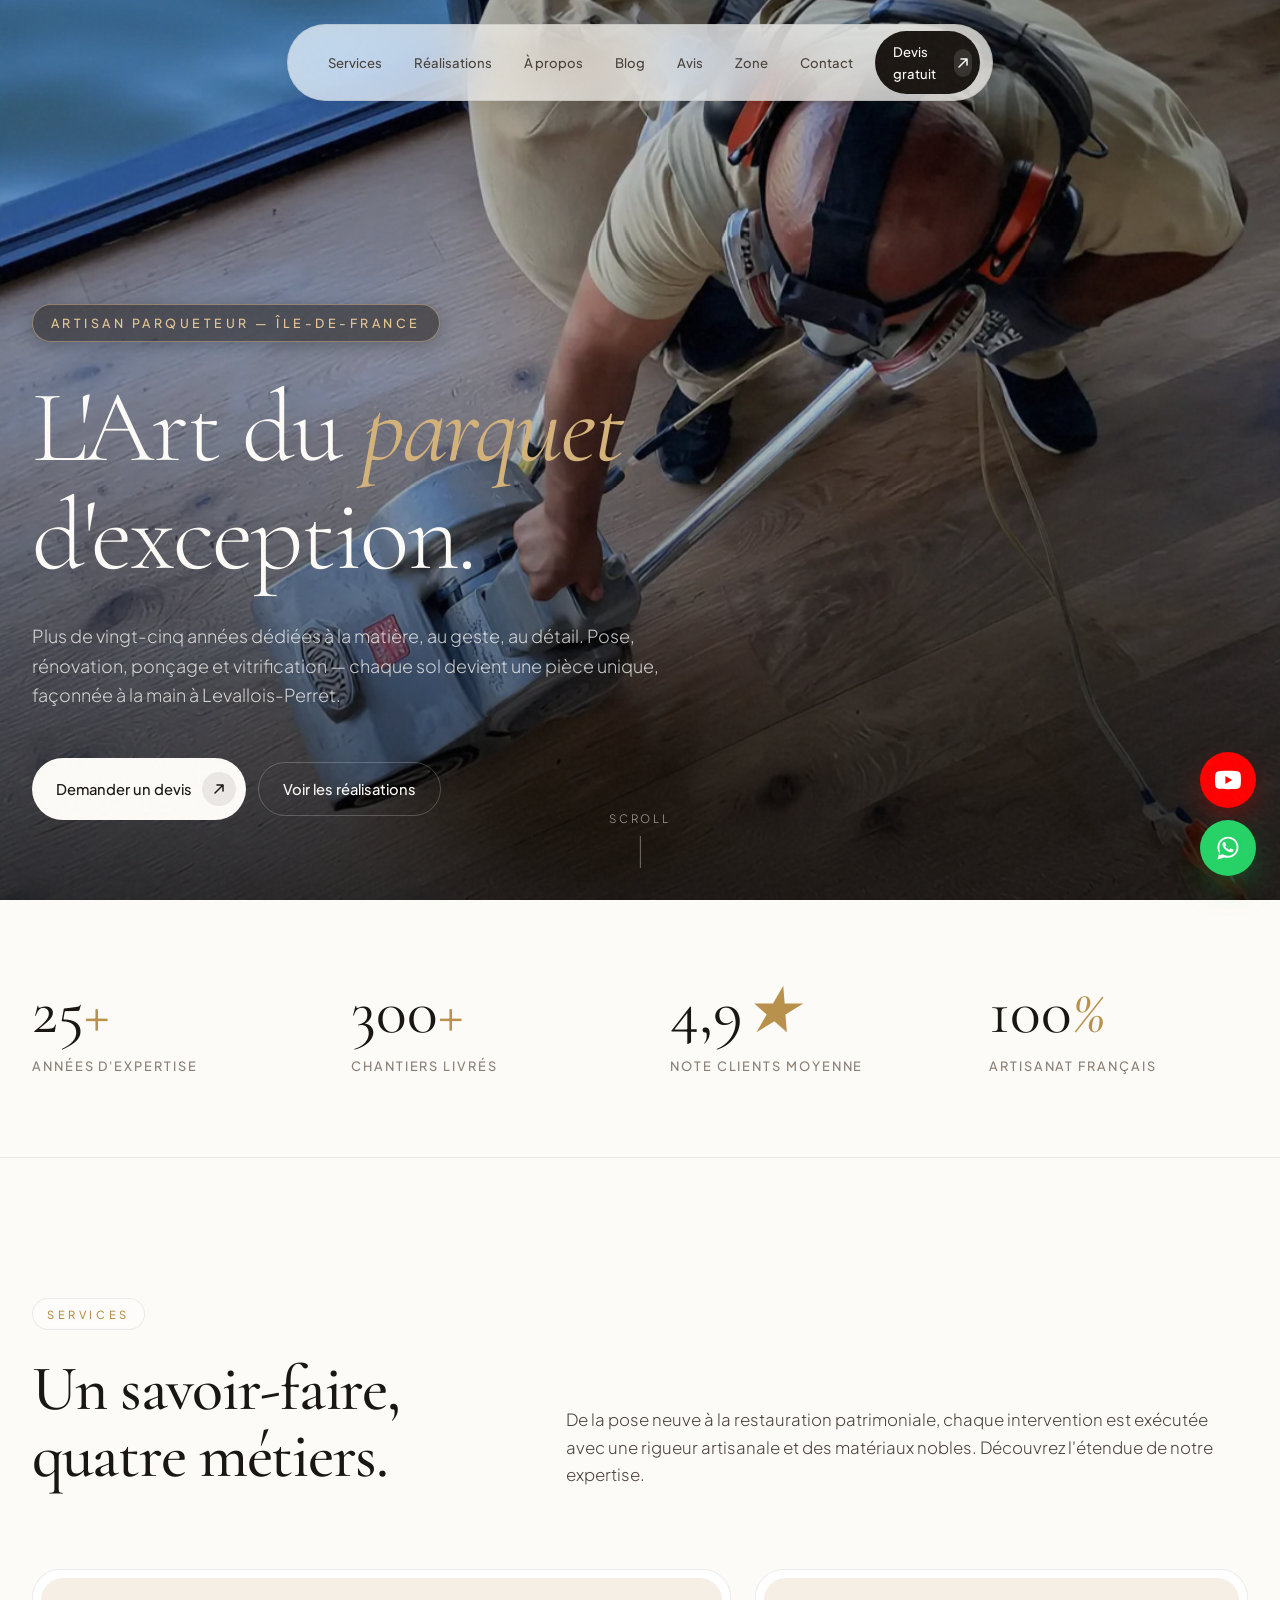
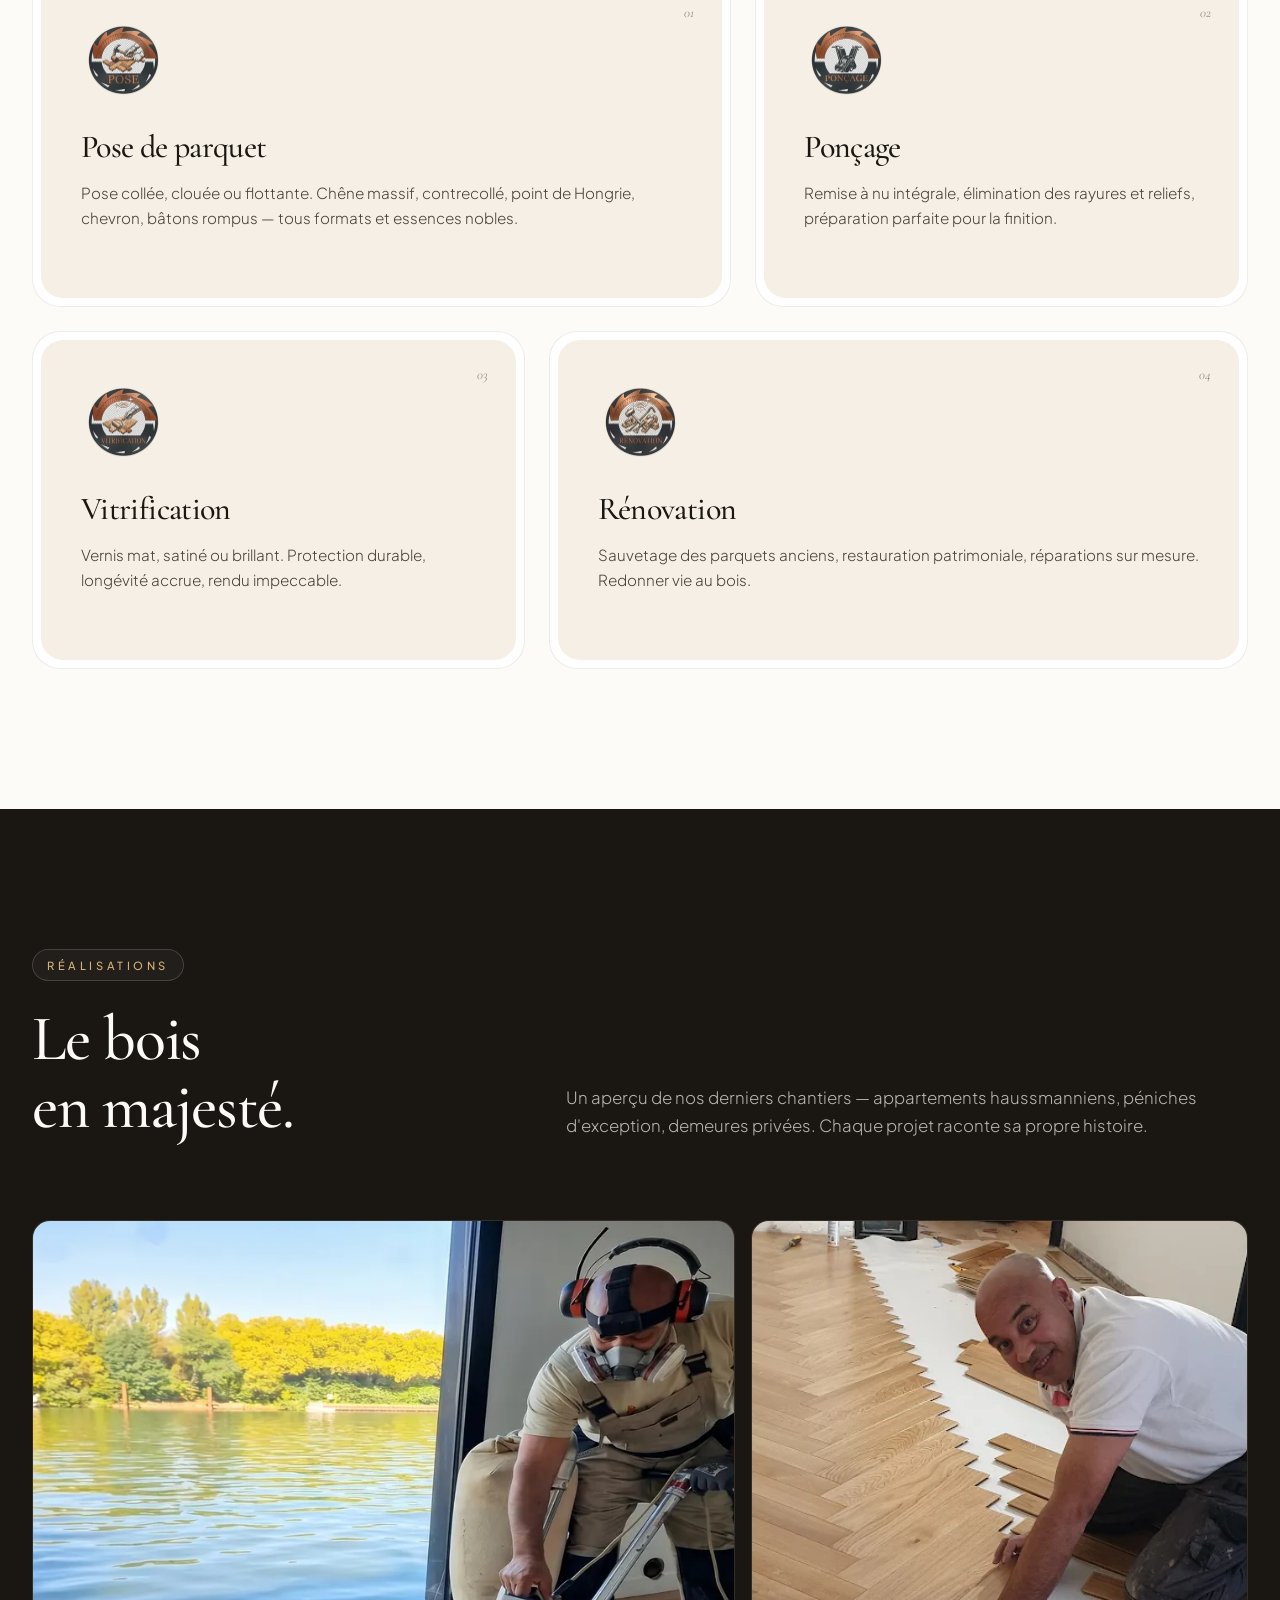
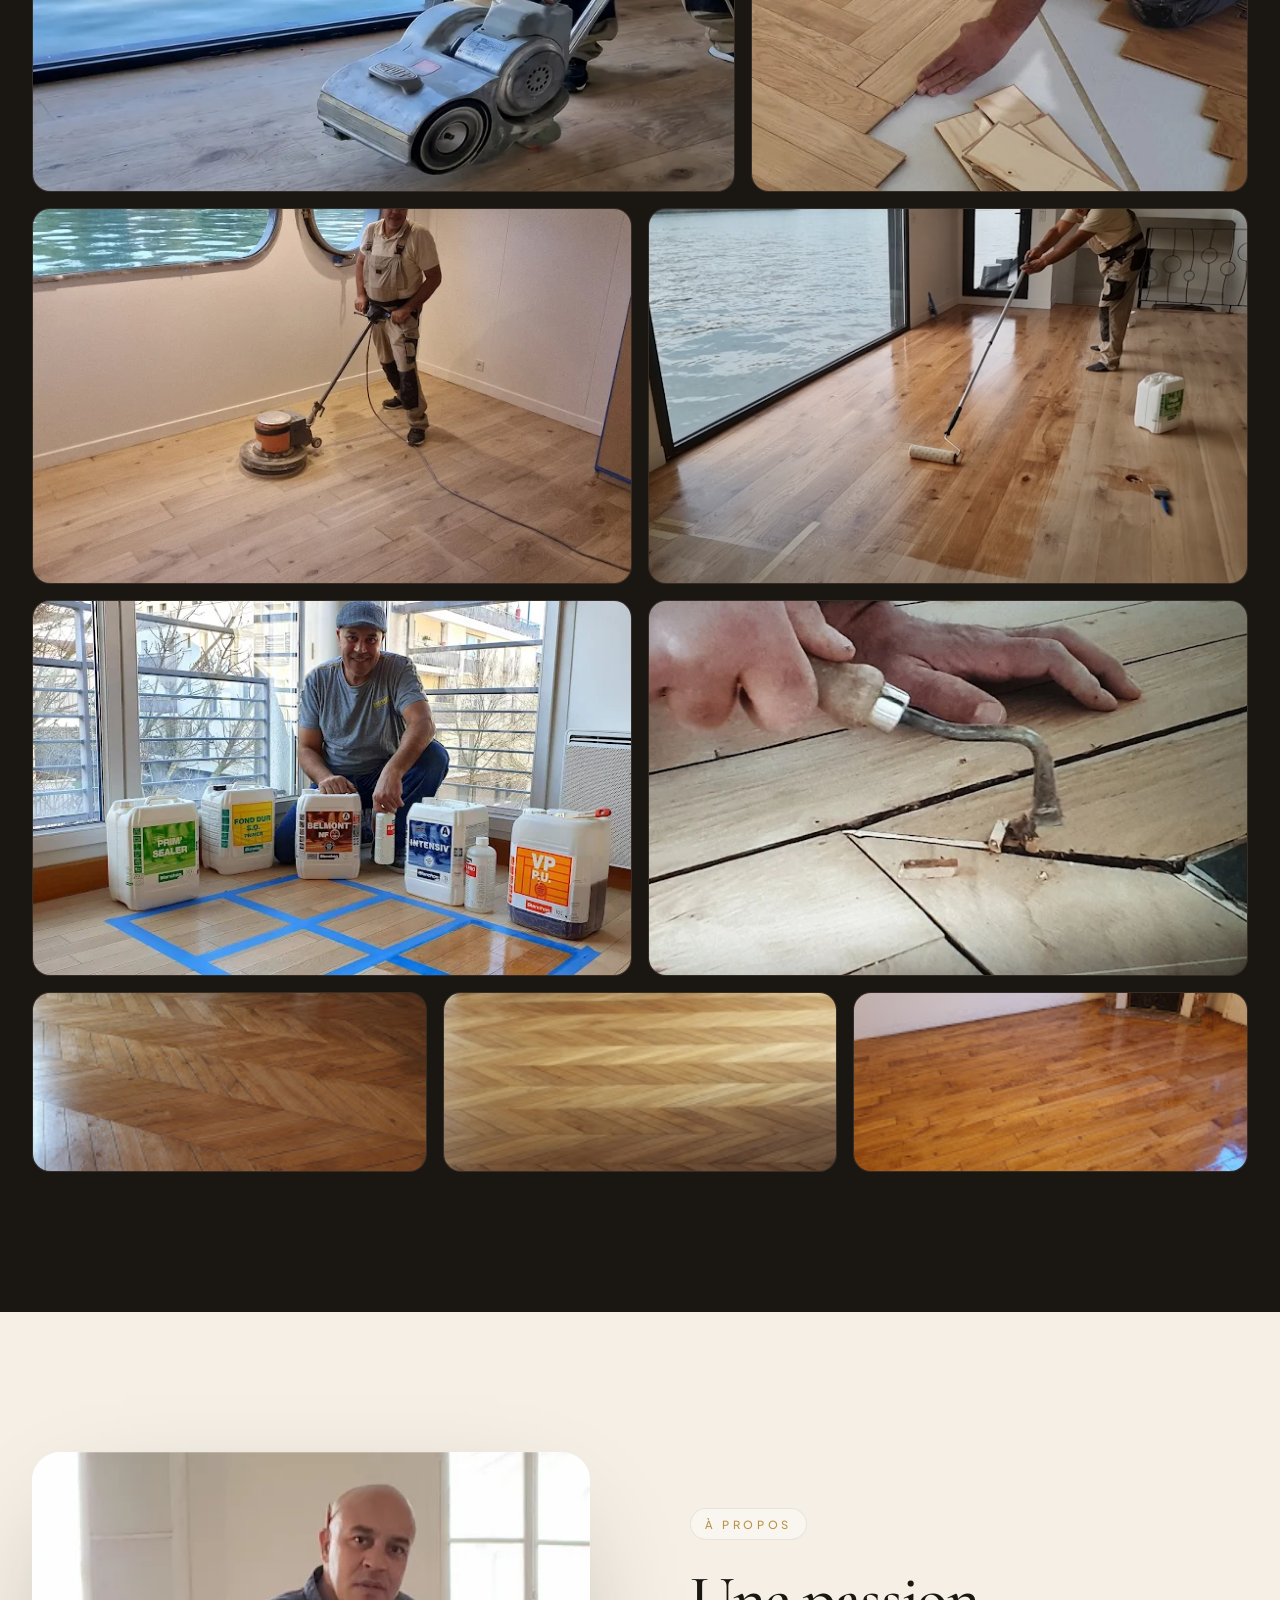
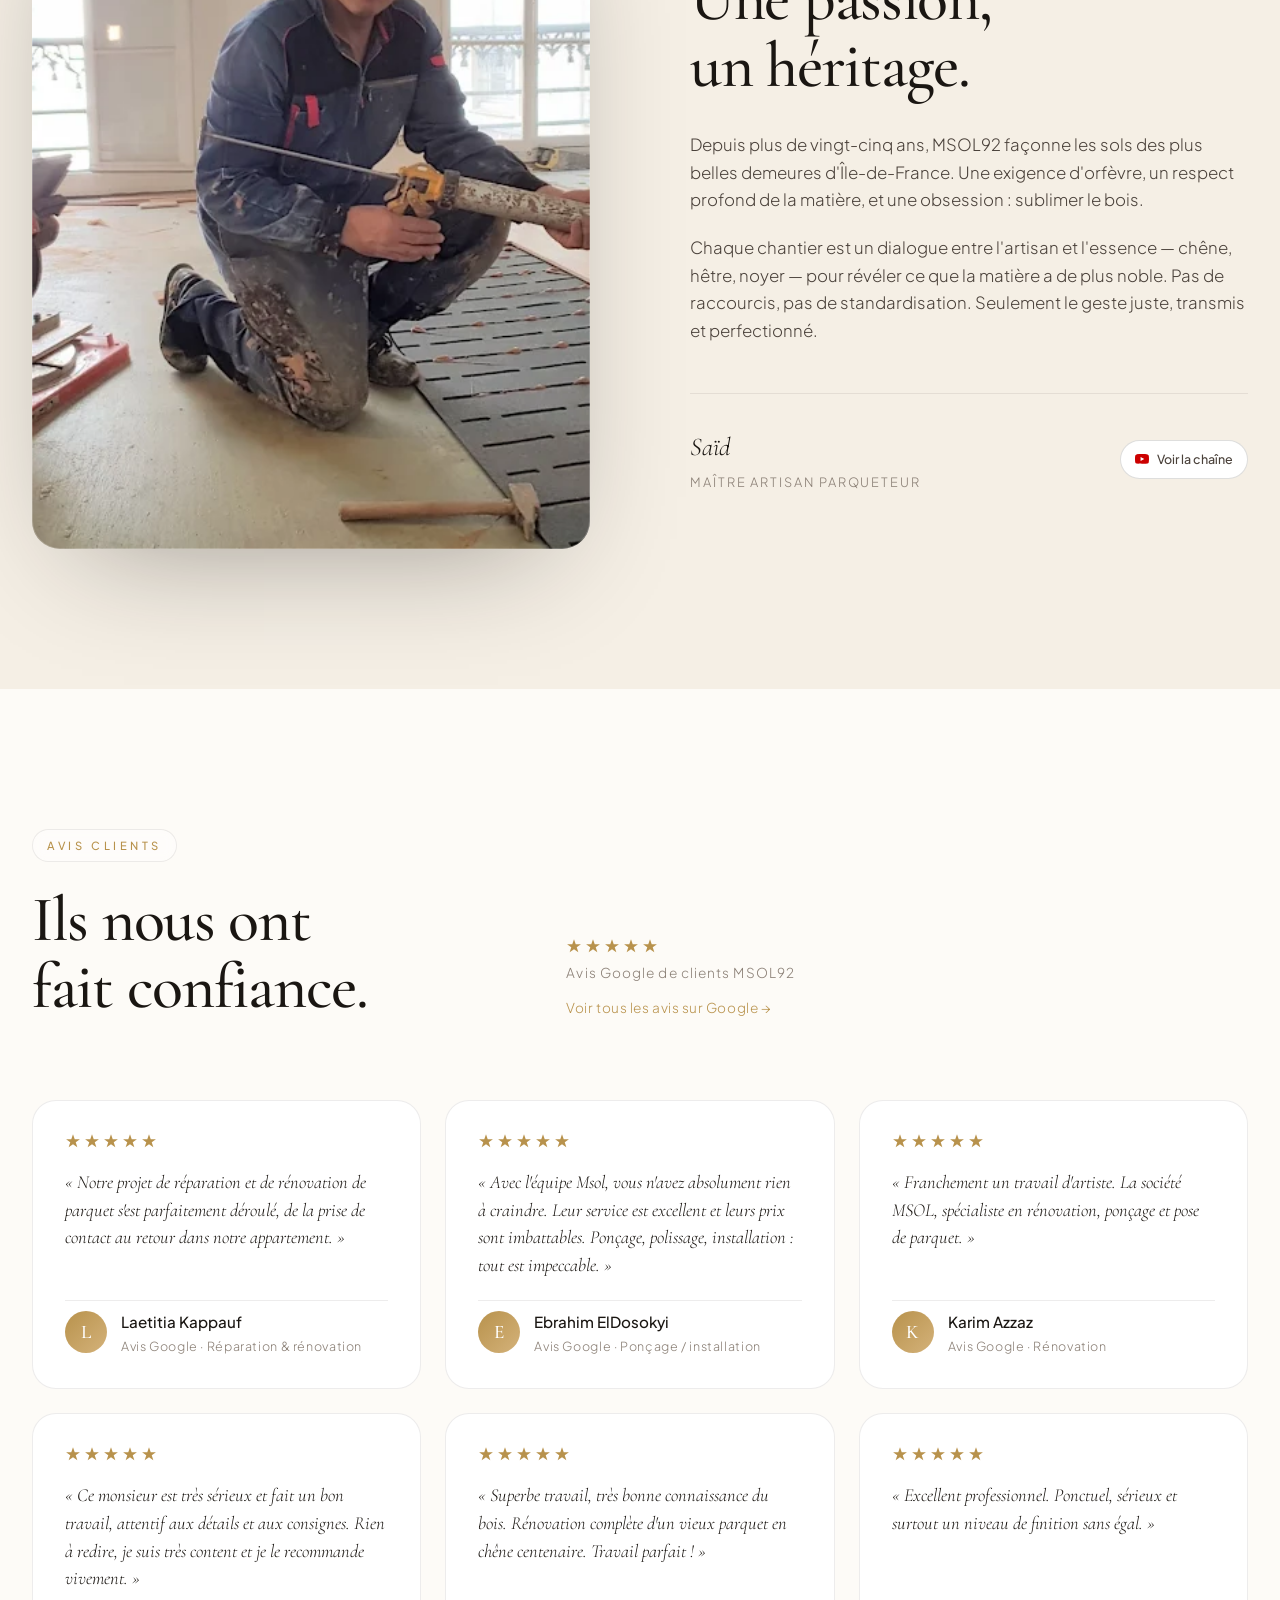
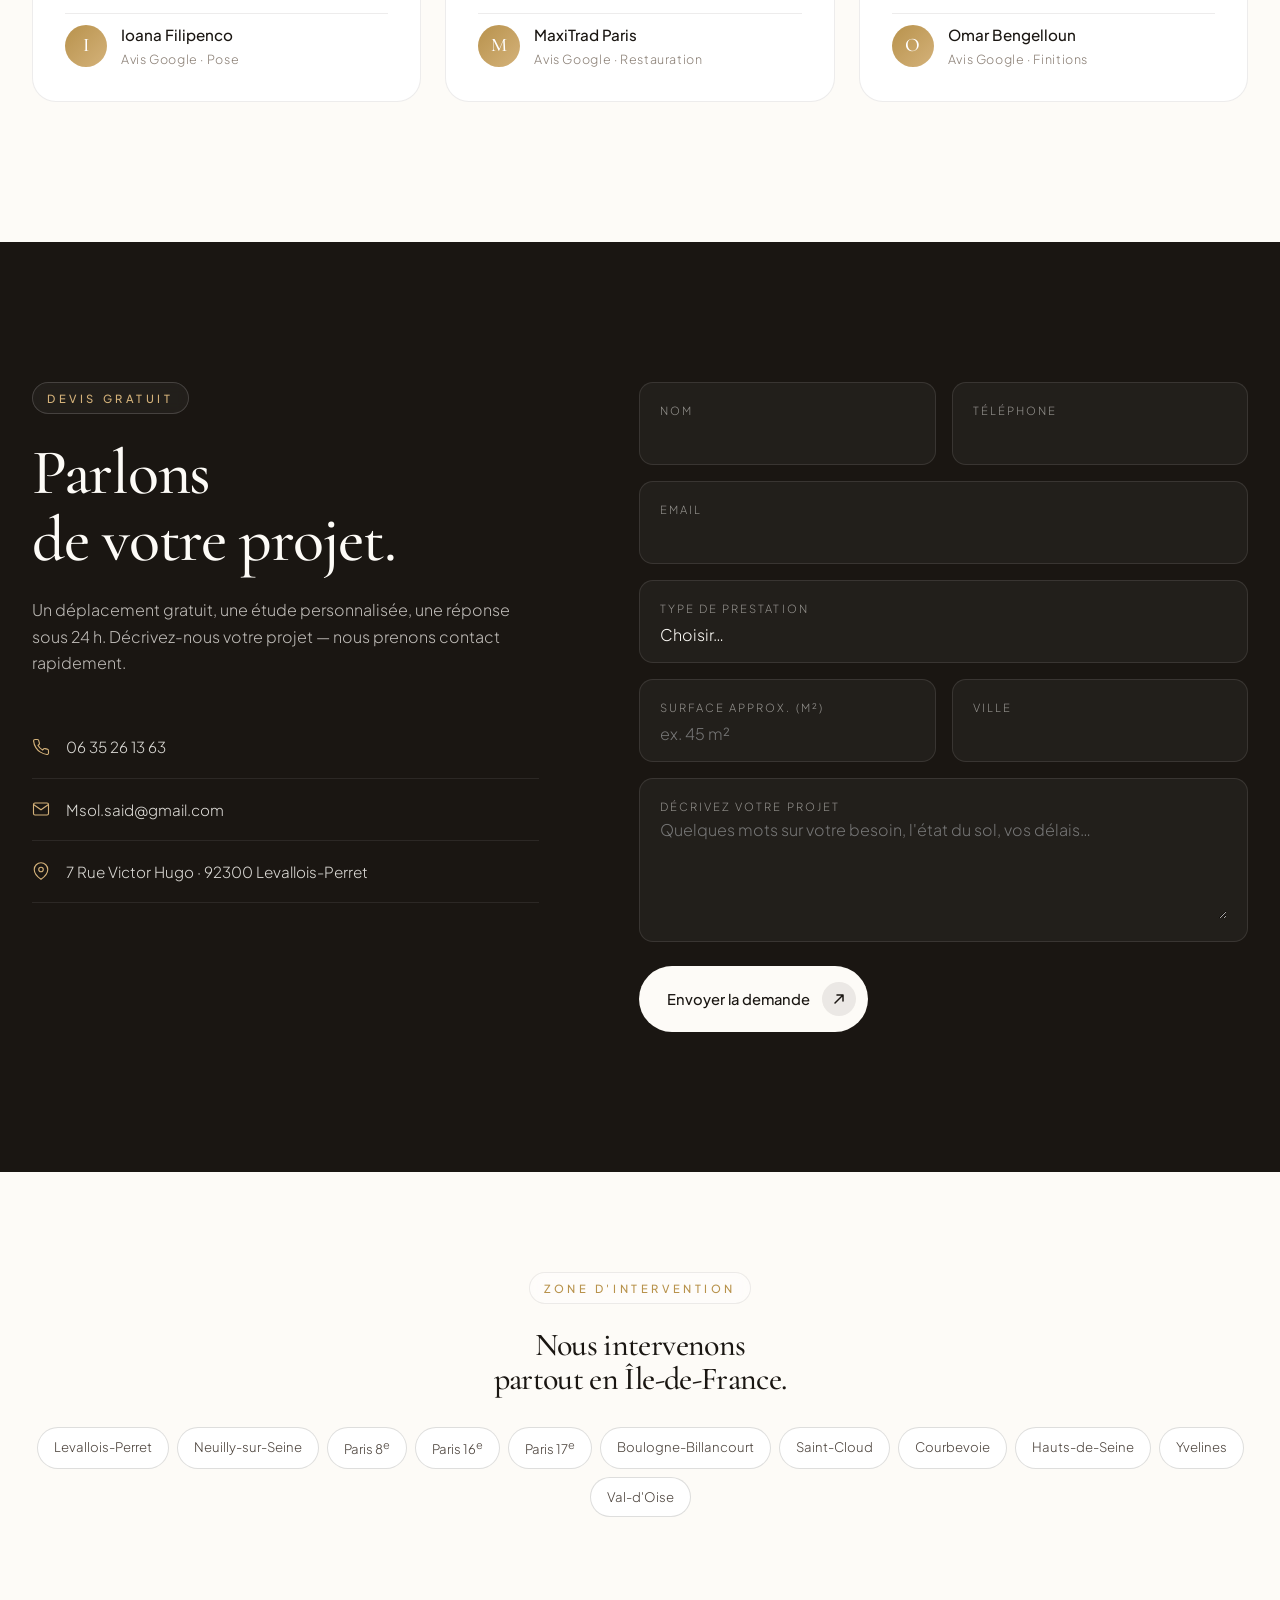
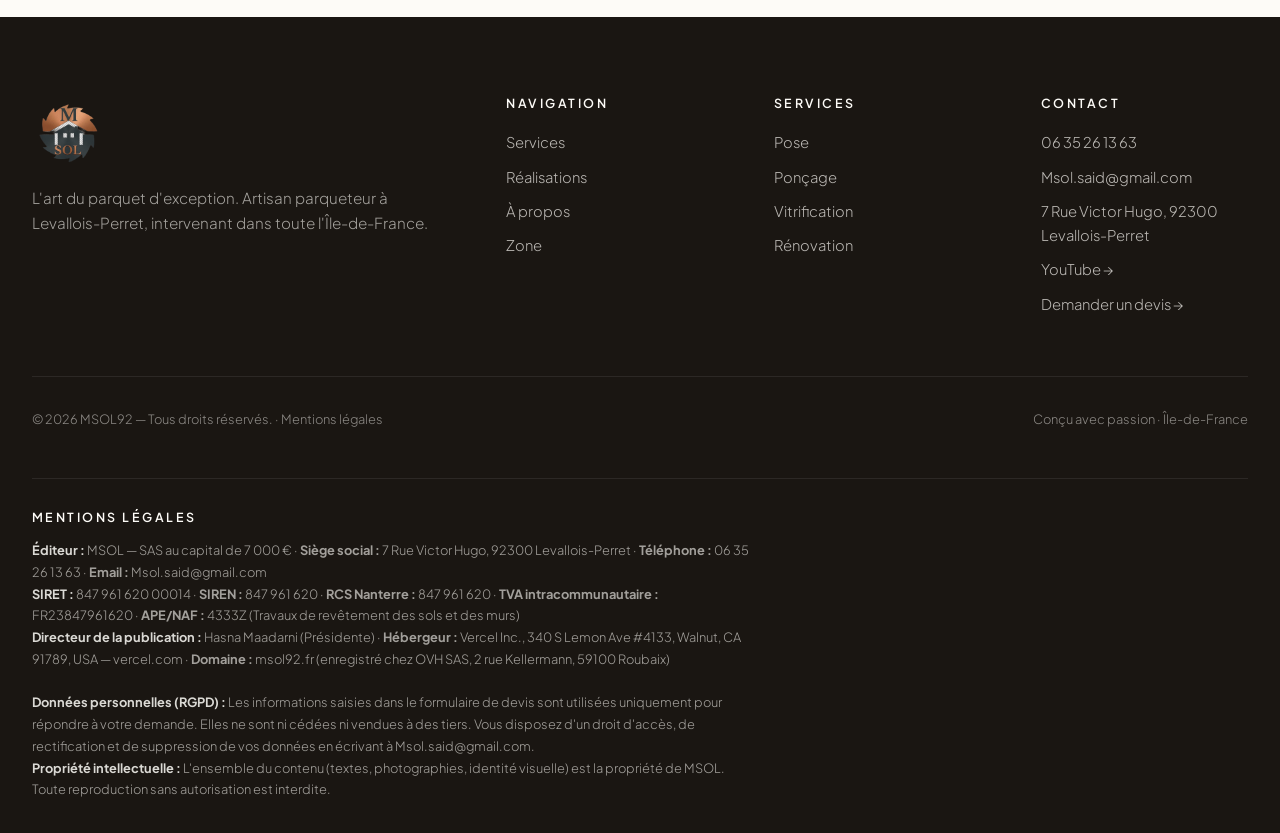
==== index.html @ 0ffa12db "Mentions légales réelles, vrais avis Google, JSON-LD, config Apache Legal notice now carries the rea" ====
<!DOCTYPE html>
<html lang="fr">
<head>
<meta charset="UTF-8" />
<meta name="viewport" content="width=device-width, initial-scale=1.0, viewport-fit=cover" />
<title>MSOL92 — L'Art du Parquet d'Exception | Levallois-Perret</title>
<meta name="description" content="MSOL92 — Artisan parqueteur d'exception à Levallois-Perret. Pose, rénovation, ponçage et vitrification de parquet en Île-de-France. Devis gratuit." />
<meta name="theme-color" content="#0E0B08" />
<link rel="icon" type="image/png" href="images/logo-msol-sm.png" />
<link rel="apple-touch-icon" href="images/logo-msol-sm.png" />
<meta property="og:title" content="MSOL92 — L'Art du Parquet d'Exception" />
<meta property="og:description" content="Artisan parqueteur à Levallois-Perret. Pose, ponçage, vitrification, rénovation. Île-de-France." />
<meta property="og:type" content="website" />
<meta property="og:url" content="https://msol92.fr/" />
<meta property="og:image" content="https://msol92.fr/images/hero-bg-1920.webp" />
<meta property="og:locale" content="fr_FR" />
<link rel="canonical" href="https://msol92.fr/" />
<link rel="preload" as="image" href="images/hero-bg-1920.webp" media="(min-width: 900px)" />
<link rel="preload" as="image" href="images/hero-bg-900.webp" media="(max-width: 899px)" />
<script type="application/ld+json">
{
  "@context": "https://schema.org",
  "@type": "HomeAndConstructionBusiness",
  "name": "MSOL92",
  "legalName": "MSOL",
  "url": "https://msol92.fr/",
  "description": "Artisan parqueteur à Levallois-Perret : pose, rénovation, ponçage et vitrification de parquet en Île-de-France.",
  "image": "https://msol92.fr/images/hero-bg-1920.webp",
  "logo": "https://msol92.fr/images/logo-msol-sm.png",
  "telephone": "+33635261363",
  "email": "Msol.said@gmail.com",
  "address": {
    "@type": "PostalAddress",
    "streetAddress": "7 Rue Victor Hugo",
    "addressLocality": "Levallois-Perret",
    "postalCode": "92300",
    "addressRegion": "Île-de-France",
    "addressCountry": "FR"
  },
  "areaServed": [
    "Levallois-Perret", "Neuilly-sur-Seine", "Paris 8e", "Paris 16e", "Paris 17e",
    "Boulogne-Billancourt", "Saint-Cloud", "Courbevoie",
    "Hauts-de-Seine", "Yvelines", "Val-d'Oise"
  ],
  "priceRange": "€€",
  "sameAs": ["https://www.youtube.com/@parqueteurmsol7296"]
}
</script>
<link rel="preconnect" href="https://fonts.googleapis.com" />
<link rel="preconnect" href="https://fonts.gstatic.com" crossorigin />
<link href="https://fonts.googleapis.com/css2?family=Cormorant+Garamond:ital,wght@0,300;0,400;0,500;0,600;0,700;1,400&family=Plus+Jakarta+Sans:wght@200;300;400;500;600;700&display=swap" rel="stylesheet" />
<style>
  /* ===== RESET ===== */
  *, *::before, *::after { box-sizing: border-box; margin: 0; padding: 0; }
  html { scroll-behavior: smooth; scroll-padding-top: 96px; -webkit-font-smoothing: antialiased; -moz-osx-font-smoothing: grayscale; }
  @media (prefers-reduced-motion: reduce) { html { scroll-behavior: auto; } }
  body {
    font-family: 'Plus Jakarta Sans', sans-serif;
    font-weight: 300;
    background: #FDFBF7;
    color: #1A1612;
    overflow-x: hidden;
    line-height: 1.65;
  }
  img { display: block; max-width: 100%; height: auto; }
  a { color: inherit; text-decoration: none; }
  button { font-family: inherit; cursor: pointer; border: none; background: none; }
  :focus-visible { outline: 2px solid var(--gold); outline-offset: 3px; border-radius: 4px; }
  @media (prefers-reduced-motion: reduce) {
    html { scroll-behavior: auto; }
    *, *::before, *::after { animation-duration: 0.01ms !important; animation-iteration-count: 1 !important; transition-duration: 0.01ms !important; }
    .reveal { opacity: 1 !important; transform: none !important; filter: none !important; }
  }

  /* ===== TOKENS ===== */
  :root {
    --cream: #FDFBF7;
    --cream-2: #F5EFE5;
    --ink: #1A1612;
    --ink-soft: #4A413A;
    --ink-mute: #8A7F75;
    --espresso: #2A1F18;
    --gold: #B8924C;
    --gold-soft: #D4B27A;
    --wood: #8B6914;
    --hairline: rgba(26,22,18,0.08);
    --hairline-strong: rgba(26,22,18,0.14);
    --shadow-soft: 0 30px 80px -40px rgba(26,22,18,0.25), 0 8px 24px -12px rgba(26,22,18,0.08);
    --shadow-deep: 0 40px 120px -50px rgba(26,22,18,0.45);
    --ease: cubic-bezier(0.32, 0.72, 0, 1);
    --ease-soft: cubic-bezier(0.22, 1, 0.36, 1);
  }

  /* ===== FILM GRAIN OVERLAY (desktop only) ===== */
  @media (min-width: 900px) {
    body::before {
      content: '';
      position: fixed;
      inset: 0;
      pointer-events: none;
      z-index: 100;
      opacity: 0.035;
      background-image: url("data:image/svg+xml,%3Csvg viewBox='0 0 200 200' xmlns='http://www.w3.org/2000/svg'%3E%3Cfilter id='n'%3E%3CfeTurbulence type='fractalNoise' baseFrequency='0.95' numOctaves='3' /%3E%3C/filter%3E%3Crect width='100%25' height='100%25' filter='url(%23n)'/%3E%3C/svg%3E");
      /* couche GPU isolée : pas de repeint pendant le scroll */
      transform: translateZ(0);
      will-change: transform;
    }
  }

  /* Mobile perf: allège backdrop-filters */
  @media (max-width: 899px) {
    .nav { backdrop-filter: blur(12px); -webkit-backdrop-filter: blur(12px); }
    .mobile-menu { backdrop-filter: blur(20px); -webkit-backdrop-filter: blur(20px); }
    .eyebrow, .hero-eyebrow { backdrop-filter: none; -webkit-backdrop-filter: none; }
    .reveal:not(.in) { transform: translateY(20px); }
  }
  .hero-bg { backface-visibility: hidden; transform: translateZ(0) scale(1.05); }

  /* ===== TYPOGRAPHY ===== */
  .serif { font-family: 'Cormorant Garamond', serif; font-weight: 400; letter-spacing: -0.01em; }
  h1, h2, h3, h4 { font-family: 'Cormorant Garamond', serif; font-weight: 500; line-height: 1.05; letter-spacing: -0.02em; color: var(--ink); }
  h1 { font-size: clamp(3rem, 8vw, 7rem); font-weight: 400; }
  h2 { font-size: clamp(2.25rem, 5vw, 4.5rem); }
  h3 { font-size: clamp(1.5rem, 2.5vw, 2.25rem); }
  p { color: var(--ink-soft); font-weight: 300; }

  .eyebrow {
    display: inline-block;
    font-family: 'Plus Jakarta Sans', sans-serif;
    font-size: 0.7rem;
    font-weight: 500;
    letter-spacing: 0.32em;
    text-transform: uppercase;
    color: var(--gold);
    padding: 6px 14px;
    border: 1px solid var(--hairline);
    border-radius: 999px;
    background: rgba(255,255,255,0.4);
    backdrop-filter: blur(6px);
  }

  .container { max-width: 1280px; margin: 0 auto; padding: 0 32px; }
  @media (max-width: 768px) { .container { padding: 0 20px; } }

  section { padding: 140px 0; position: relative; }
  @media (max-width: 768px) { section { padding: 80px 0; } }

  /* ===== NAV ===== */
  .nav {
    position: fixed;
    top: 24px;
    left: 50%;
    transform: translateX(-50%);
    z-index: 90;
    background: rgba(253,251,247,0.72);
    backdrop-filter: blur(24px) saturate(180%);
    -webkit-backdrop-filter: blur(24px) saturate(180%);
    border: 1px solid var(--hairline);
    border-radius: 999px;
    padding: 6px 12px 6px 10px;
    display: flex;
    align-items: center;
    gap: 8px;
    box-shadow: 0 8px 30px -10px rgba(26,22,18,0.12);
    transition: all 600ms var(--ease);
  }
  .nav.scrolled { background: rgba(253,251,247,0.92); }
  .nav .brand { display: inline-flex; align-items: center; margin-right: 8px; padding-left: 0; }
  .brand-logo { width: 44px; height: 44px; object-fit: contain; display: block; }
  .nav-links { display: flex; gap: 4px; align-items: center; }
  .nav-links a {
    font-size: 0.82rem;
    font-weight: 500;
    padding: 8px 14px;
    border-radius: 999px;
    color: var(--ink-soft);
    white-space: nowrap;
    transition: all 300ms var(--ease);
  }
  .nav-links a:hover { color: var(--ink); background: rgba(26,22,18,0.04); }
  .nav .cta {
    display: inline-flex;
    align-items: center;
    gap: 8px;
    background: var(--ink);
    color: var(--cream);
    padding: 10px 8px 10px 18px;
    border-radius: 999px;
    font-size: 0.82rem;
    font-weight: 500;
    transition: all 400ms var(--ease);
  }
  .nav .cta:hover { background: var(--espresso); }
  .nav .cta .arrow {
    width: 28px; height: 28px;
    border-radius: 999px;
    background: rgba(255,255,255,0.12);
    display: inline-flex; align-items: center; justify-content: center;
    transition: transform 400ms var(--ease);
  }
  .nav .cta:hover .arrow { transform: translate(2px, -2px); background: var(--gold); }
  .arrow svg { width: 12px; height: 12px; stroke: currentColor; fill: none; stroke-width: 1.5; }
  .menu-toggle { display: none; }
  @media (max-width: 880px) {
    .nav { top: 12px; padding: 8px 10px 8px 16px; max-width: calc(100vw - 24px); }
    .nav-links, .nav .cta { display: none; }
    .menu-toggle {
      display: flex; align-items: center; justify-content: center;
      width: 44px; height: 44px; border-radius: 999px;
      background: rgba(26,22,18,0.06);
    }
    .menu-toggle span {
      display: block; width: 14px; height: 1px; background: var(--ink); position: relative;
      transition: transform 400ms var(--ease);
    }
    .menu-toggle span::before, .menu-toggle span::after {
      content: ''; position: absolute; left: 0; width: 14px; height: 1px; background: var(--ink);
      transition: transform 400ms var(--ease);
    }
    .menu-toggle span::before { top: -5px; }
    .menu-toggle span::after { top: 5px; }
    .menu-toggle.open span { background: transparent; }
    .menu-toggle.open span::before { transform: translateY(5px) rotate(45deg); }
    .menu-toggle.open span::after { transform: translateY(-5px) rotate(-45deg); }
  }

  /* Mobile fullscreen menu */
  .mobile-menu {
    position: fixed; inset: 0; z-index: 80;
    background: rgba(253,251,247,0.96);
    backdrop-filter: blur(40px);
    display: flex; flex-direction: column; align-items: center; justify-content: center;
    gap: 28px;
    opacity: 0; pointer-events: none;
    transition: opacity 500ms var(--ease);
  }
  .mobile-menu.open { opacity: 1; pointer-events: auto; }
  .mobile-menu a {
    font-family: 'Cormorant Garamond', serif;
    font-size: 2.5rem; font-weight: 500;
    opacity: 0; transform: translateY(20px);
    transition: all 600ms var(--ease);
  }
  .mobile-menu.open a {
    opacity: 1; transform: translateY(0);
  }
  .mobile-menu.open a:nth-child(1) { transition-delay: 100ms; }
  .mobile-menu.open a:nth-child(2) { transition-delay: 160ms; }
  .mobile-menu.open a:nth-child(3) { transition-delay: 220ms; }
  .mobile-menu.open a:nth-child(4) { transition-delay: 280ms; }
  .mobile-menu.open a:nth-child(5) { transition-delay: 340ms; }
  .mobile-menu.open a:nth-child(6) { transition-delay: 400ms; }

  /* ===== HERO ===== */
  .hero {
    min-height: 100vh;
    min-height: 100dvh;
    display: flex; flex-direction: column; justify-content: flex-end;
    position: relative;
    padding: 0;
    overflow: hidden;
    background: var(--espresso);
  }
  .hero-bg {
    position: absolute; inset: 0; z-index: 0;
    background: url('images/hero-bg-1920.webp') center/cover no-repeat;
    background-color: #1a1208;
    will-change: transform;
  }
  @media (max-width: 899px) {
    .hero-bg { background-image: url('images/hero-bg-900.webp'); }
  }
  .hero-bg::after {
    content: ''; position: absolute; inset: 0;
    background: linear-gradient(180deg, rgba(0,0,0,0.25) 0%, rgba(0,0,0,0.18) 40%, rgba(0,0,0,0.75) 100%);
  }
  .hero-content {
    position: relative; z-index: 1;
    padding: 160px 32px 80px;
    color: var(--cream);
    max-width: 1280px; margin: 0 auto; width: 100%;
  }
  @media (max-width: 768px) {
    .hero-content { padding: 120px 20px 96px; }
    .hero h1 { font-size: clamp(2.6rem, 11vw, 3.5rem); }
    .hero p.lead { margin-bottom: 36px; }
    .hero-ctas .btn { width: 100%; justify-content: space-between; }
  }
  .hero-eyebrow {
    color: #E8C896;
    border-color: rgba(232,200,150,0.45);
    background: rgba(20,14,8,0.45);
    backdrop-filter: blur(14px);
    margin-bottom: 32px;
    font-size: 0.78rem;
    padding: 8px 18px;
    letter-spacing: 0.28em;
    box-shadow: 0 4px 18px rgba(0,0,0,0.25);
  }
  @media (max-width: 768px) {
    .hero-eyebrow { font-size: 0.62rem; letter-spacing: 0.18em; padding: 7px 14px; margin-bottom: 24px; }
  }
  .hero h1 {
    color: var(--cream);
    font-weight: 300;
    max-width: 14ch;
    margin-bottom: 32px;
  }
  .hero h1 em { font-style: italic; color: var(--gold-soft); font-weight: 400; }
  .hero p.lead {
    font-size: clamp(1rem, 1.4vw, 1.2rem);
    max-width: 52ch;
    color: rgba(253,251,247,0.78);
    margin-bottom: 48px;
    font-weight: 300;
  }
  .hero-ctas { display: flex; gap: 12px; flex-wrap: wrap; align-items: center; }
  .btn {
    display: inline-flex; align-items: center; gap: 10px;
    padding: 14px 10px 14px 24px;
    border-radius: 999px;
    font-size: 0.92rem; font-weight: 500;
    transition: all 400ms var(--ease);
  }
  .btn .arrow {
    width: 34px; height: 34px;
    border-radius: 999px;
    display: inline-flex; align-items: center; justify-content: center;
    transition: all 400ms var(--ease);
  }
  .btn-primary { background: var(--cream); color: var(--ink); }
  .btn-primary .arrow { background: rgba(26,22,18,0.08); }
  .btn-primary:hover { background: var(--gold-soft); }
  .btn-primary:hover .arrow { transform: translate(2px, -2px); background: var(--ink); color: var(--cream); }
  .btn-ghost { color: var(--cream); border: 1px solid rgba(255,255,255,0.22); padding-right: 24px; }
  .btn-ghost:hover { background: rgba(255,255,255,0.08); }

  .hero-scroll {
    position: absolute; bottom: 32px; left: 50%; transform: translateX(-50%);
    z-index: 2;
    color: rgba(253,251,247,0.6);
    font-size: 0.72rem; letter-spacing: 0.25em; text-transform: uppercase;
    display: flex; flex-direction: column; align-items: center; gap: 8px;
  }
  .hero-scroll .line { width: 1px; height: 32px; background: rgba(253,251,247,0.4); animation: lineDown 2s var(--ease) infinite; transform-origin: top; }
  @keyframes lineDown { 0%, 100% { transform: scaleY(0.3); opacity: 0.3; } 50% { transform: scaleY(1); opacity: 1; } }
  @media (max-width: 768px) { .hero-scroll { display: none; } }

  /* ===== STATS STRIP ===== */
  .stats {
    padding: 80px 0;
    background: var(--cream);
    border-bottom: 1px solid var(--hairline);
  }
  .stats-grid {
    display: grid;
    grid-template-columns: repeat(4, 1fr);
    gap: 60px;
  }
  .stat-item .num { font-family: 'Cormorant Garamond', serif; font-size: clamp(2.8rem, 5vw, 4.5rem); font-weight: 400; line-height: 1; color: var(--ink); }
  .stat-item .num span { color: var(--gold); font-style: italic; }
  .stat-item .label { font-size: 0.8rem; font-weight: 500; letter-spacing: 0.15em; text-transform: uppercase; color: var(--ink-mute); margin-top: 12px; }
  @media (max-width: 768px) { .stats-grid { grid-template-columns: repeat(2, 1fr); gap: 40px; } }

  /* ===== SECTION HEADER ===== */
  .section-head {
    display: grid; grid-template-columns: 1fr 1.5fr; gap: 80px;
    align-items: end; margin-bottom: 80px;
  }
  .section-head .lead-text { max-width: 56ch; font-size: 1.05rem; }
  @media (max-width: 880px) { .section-head { grid-template-columns: 1fr; gap: 24px; margin-bottom: 48px; } }

  /* ===== SERVICES ===== */
  .services { background: var(--cream); }
  .services-grid {
    display: grid;
    grid-template-columns: repeat(12, 1fr);
    gap: 24px;
  }
  .service-card {
    grid-column: span 6;
    background: #fff;
    border: 1px solid var(--hairline);
    border-radius: 28px;
    padding: 8px;
    transition: all 600ms var(--ease);
    position: relative;
    overflow: hidden;
  }
  .service-card:hover { transform: translateY(-6px); box-shadow: var(--shadow-soft); border-color: var(--hairline-strong); }
  .service-card-inner {
    background: var(--cream-2);
    border-radius: 22px;
    padding: 40px;
    min-height: 320px;
    display: flex; flex-direction: column; justify-content: space-between;
    position: relative;
  }
  .service-card .icon {
    width: 56px; height: 56px;
    border-radius: 999px;
    background: rgba(184,146,76,0.12);
    border: 1px solid rgba(184,146,76,0.25);
    display: inline-flex; align-items: center; justify-content: center;
    color: var(--gold);
    margin-bottom: 28px;
  }
  .service-card .icon svg { width: 24px; height: 24px; stroke: currentColor; fill: none; stroke-width: 1.2; }
  .service-card .icon.icon-img {
    width: 84px; height: 84px;
    background: transparent;
    border: none;
    padding: 0;
  }
  .service-card .icon.icon-img img { width: 100%; height: 100%; object-fit: contain; }
  .service-card h3 { margin-bottom: 16px; font-weight: 500; }
  .service-card p { font-size: 0.95rem; }
  .service-card .num-badge {
    position: absolute; top: 24px; right: 28px;
    font-family: 'Cormorant Garamond', serif;
    font-size: 0.85rem; color: var(--ink-mute);
    font-style: italic;
  }
  .service-card:nth-child(1), .service-card:nth-child(4) { grid-column: span 7; }
  .service-card:nth-child(2), .service-card:nth-child(3) { grid-column: span 5; }
  @media (max-width: 880px) {
    .service-card { grid-column: span 12 !important; }
    .service-card-inner { padding: 28px 24px; min-height: 0; }
    .service-card .icon.icon-img { width: 64px; height: 64px; margin-bottom: 16px; }
  }

  /* ===== GALLERY ===== */
  .gallery { background: var(--ink); color: var(--cream); }
  .gallery .eyebrow { color: var(--gold-soft); border-color: rgba(255,255,255,0.16); background: rgba(255,255,255,0.04); }
  .gallery h2 { color: var(--cream); }
  .gallery .section-head p { color: rgba(253,251,247,0.7); }
  .gallery-grid {
    display: grid;
    grid-template-columns: repeat(12, 1fr);
    grid-auto-rows: 180px;
    gap: 16px;
  }
  .g-item {
    position: relative;
    overflow: hidden;
    border-radius: 18px;
    background: #2a201a;
    border: 1px solid rgba(255,255,255,0.06);
  }
  .g-item img {
    width: 100%; height: 100%; object-fit: cover;
    transition: transform 1.2s var(--ease);
  }
  .g-item:hover img { transform: scale(1.06); }
  .g-item::after {
    content: ''; position: absolute; inset: 0;
    background: linear-gradient(180deg, transparent 50%, rgba(0,0,0,0.5) 100%);
    opacity: 0; transition: opacity 500ms var(--ease);
  }
  .g-item:hover::after { opacity: 1; }
  .g-item .caption {
    position: absolute; bottom: 20px; left: 24px;
    color: var(--cream);
    font-family: 'Cormorant Garamond', serif;
    font-size: 1.15rem; font-style: italic; font-weight: 400;
    opacity: 0; transform: translateY(8px);
    transition: all 500ms var(--ease);
    z-index: 1;
  }
  .g-item:hover .caption { opacity: 1; transform: translateY(0); }

  /* Grandes photos (haute résolution) dans les grandes cases, petites photos (243px) dans les cases basses */
  .g-1 { grid-column: span 7; grid-row: span 3; }
  .g-2 { grid-column: span 5; grid-row: span 3; }
  .g-3 { grid-column: span 6; grid-row: span 2; }
  .g-4 { grid-column: span 6; grid-row: span 2; }
  .g-5 { grid-column: span 6; grid-row: span 2; }
  .g-6 { grid-column: span 6; grid-row: span 2; }
  .g-7 { grid-column: span 4; grid-row: span 1; }
  .g-8 { grid-column: span 4; grid-row: span 1; }
  .g-9 { grid-column: span 4; grid-row: span 1; }
  @media (max-width: 880px) {
    .gallery-grid { grid-template-columns: repeat(2, 1fr); grid-auto-rows: 150px; gap: 10px; }
    .g-1 { grid-column: span 2; grid-row: span 2; }
    .g-2, .g-3, .g-5, .g-6, .g-7, .g-8 { grid-column: span 1; grid-row: span 1; }
    .g-4, .g-9 { grid-column: span 2; grid-row: span 1; }
    /* Légendes toujours visibles sur tactile (pas de hover) */
    .g-item::after { opacity: 1; }
    .g-item .caption { opacity: 1; transform: none; bottom: 12px; left: 14px; right: 14px; font-size: 0.95rem; }
  }

  /* ===== ABOUT ===== */
  .about { background: var(--cream-2); }
  .about-grid {
    display: grid; grid-template-columns: 1fr 1fr; gap: 100px; align-items: center;
  }
  .about-image {
    position: relative;
    border-radius: 28px;
    overflow: hidden;
    aspect-ratio: 4/5;
    box-shadow: var(--shadow-deep);
  }
  .about-image img { width: 100%; height: 100%; object-fit: cover; }
  .about-image::before {
    content: ''; position: absolute; inset: 0; z-index: 1;
    border: 1px solid rgba(255,255,255,0.2);
    border-radius: 28px;
    pointer-events: none;
  }
  .about h2 { margin-bottom: 32px; }
  .about p { margin-bottom: 20px; font-size: 1.05rem; }
  .about .signature {
    margin-top: 48px;
    padding-top: 32px;
    border-top: 1px solid var(--hairline);
    display: flex; align-items: center; gap: 20px; justify-content: space-between; flex-wrap: wrap;
  }
  .yt-link {
    display: inline-flex; align-items: center; gap: 8px;
    padding: 8px 14px;
    border: 1px solid var(--hairline-strong);
    border-radius: 999px;
    font-size: 0.78rem; font-weight: 500;
    color: var(--ink-soft);
    background: #fff;
    transition: all 300ms var(--ease);
  }
  .yt-link:hover { color: var(--ink); border-color: var(--ink-soft); }
  .yt-link svg { color: #c00; }
  .about .sig-name { font-family: 'Cormorant Garamond', serif; font-size: 1.6rem; font-style: italic; color: var(--ink); }
  .about .sig-role { font-size: 0.8rem; letter-spacing: 0.15em; text-transform: uppercase; color: var(--ink-mute); margin-top: 4px; }
  @media (max-width: 880px) { .about-grid { grid-template-columns: 1fr; gap: 48px; } }

  /* ===== DEVIS / CONTACT ===== */
  .quote { background: var(--ink); color: var(--cream); }
  .quote .eyebrow { color: var(--gold-soft); border-color: rgba(255,255,255,0.16); background: rgba(255,255,255,0.04); }
  .quote h2 { color: var(--cream); }
  .quote .lead-text { color: rgba(253,251,247,0.72); }
  .quote-grid {
    display: grid; grid-template-columns: 1fr 1.2fr; gap: 100px;
  }
  .quote-info ul { list-style: none; margin-top: 40px; }
  .quote-info li { display: flex; align-items: center; gap: 16px; padding: 18px 0; border-bottom: 1px solid rgba(255,255,255,0.08); }
  .quote-info li svg { width: 18px; height: 18px; stroke: var(--gold-soft); fill: none; stroke-width: 1.5; flex-shrink: 0; }
  .quote-info li span { color: rgba(253,251,247,0.85); font-size: 0.95rem; }

  form { display: grid; gap: 16px; }
  .form-row { display: grid; grid-template-columns: 1fr 1fr; gap: 16px; }
  .field {
    position: relative;
    background: rgba(255,255,255,0.04);
    border: 1px solid rgba(255,255,255,0.1);
    border-radius: 14px;
    padding: 18px 20px 14px;
    transition: all 300ms var(--ease);
  }
  .field:focus-within { border-color: var(--gold-soft); background: rgba(255,255,255,0.06); }
  .field label {
    display: block;
    font-size: 0.7rem; letter-spacing: 0.18em; text-transform: uppercase;
    color: rgba(253,251,247,0.5);
    margin-bottom: 4px;
  }
  .field input, .field select, .field textarea {
    width: 100%;
    background: transparent; border: none; outline: none;
    color: var(--cream);
    font-family: inherit; font-size: 1rem; font-weight: 300; /* 16px min : évite le zoom auto iOS au focus */
  }
  .field textarea { resize: vertical; min-height: 100px; }
  .field select { appearance: none; cursor: pointer; }
  .field select option { background: var(--ink); color: var(--cream); }
  .submit-btn {
    background: var(--cream); color: var(--ink);
    padding: 16px 12px 16px 28px;
    border-radius: 999px;
    display: inline-flex; align-items: center; gap: 12px;
    font-size: 0.92rem; font-weight: 500;
    transition: all 400ms var(--ease);
    margin-top: 8px; justify-self: start;
  }
  .submit-btn:hover { background: var(--gold-soft); }
  .submit-btn .arrow { width: 34px; height: 34px; border-radius: 999px; background: rgba(26,22,18,0.08); display: inline-flex; align-items: center; justify-content: center; transition: all 400ms var(--ease); }
  .submit-btn:hover .arrow { transform: translate(2px, -2px); background: var(--ink); color: var(--cream); }
  @media (max-width: 880px) { .quote-grid, .form-row { grid-template-columns: 1fr; gap: 40px; } }

  /* ===== ZONE ===== */
  .zone { padding: 100px 0; background: var(--cream); text-align: center; }
  .zone h3 { margin-bottom: 20px; }
  .zone .cities { display: flex; flex-wrap: wrap; gap: 8px; justify-content: center; margin-top: 32px; }
  .zone .pill {
    padding: 8px 16px;
    border: 1px solid var(--hairline-strong);
    border-radius: 999px;
    font-size: 0.82rem;
    color: var(--ink-soft);
    background: #fff;
  }

  /* ===== FOOTER ===== */
  footer {
    background: var(--ink);
    color: rgba(253,251,247,0.7);
    padding: 80px 0 32px;
  }
  .foot-grid { display: grid; grid-template-columns: 2fr 1fr 1fr 1fr; gap: 60px; margin-bottom: 60px; }
  .foot-brand { font-family: 'Cormorant Garamond', serif; font-size: 1.8rem; color: var(--cream); margin-bottom: 16px; }
  .foot-brand span { color: var(--gold-soft); }
  .foot-grid h4 { color: var(--cream); font-family: 'Plus Jakarta Sans', sans-serif; font-size: 0.78rem; font-weight: 600; letter-spacing: 0.2em; text-transform: uppercase; margin-bottom: 20px; }
  .foot-grid ul { list-style: none; display: flex; flex-direction: column; gap: 10px; }
  .foot-grid li { font-size: 0.92rem; }
  .foot-grid a:hover { color: var(--gold-soft); }
  .foot-bottom { display: flex; justify-content: space-between; padding-top: 32px; border-top: 1px solid rgba(255,255,255,0.08); font-size: 0.8rem; color: rgba(253,251,247,0.5); }
  @media (max-width: 880px) { .foot-grid { grid-template-columns: 1fr 1fr; gap: 40px; } .foot-bottom { flex-direction: column; gap: 12px; } }

  /* ===== FLOATING BUTTONS ===== */
  .float-stack {
    position: fixed; bottom: 24px; right: 24px; z-index: 95;
    display: flex; flex-direction: column; gap: 12px;
  }
  .float-btn {
    width: 56px; height: 56px; border-radius: 999px;
    display: inline-flex; align-items: center; justify-content: center;
    color: #fff;
    box-shadow: 0 12px 32px -8px rgba(0,0,0,0.25), 0 4px 12px rgba(0,0,0,0.15);
    transition: transform 300ms var(--ease), box-shadow 300ms var(--ease);
  }
  .float-btn:hover { transform: translateY(-3px) scale(1.05); }
  .wa-float { background: #25D366; box-shadow: 0 12px 32px -8px rgba(37,211,102,0.55), 0 4px 12px rgba(0,0,0,0.15); }
  .wa-float:hover { box-shadow: 0 18px 40px -8px rgba(37,211,102,0.7); }
  .yt-float { background: #FF0000; box-shadow: 0 12px 32px -8px rgba(255,0,0,0.5), 0 4px 12px rgba(0,0,0,0.15); }
  .yt-float:hover { box-shadow: 0 18px 40px -8px rgba(255,0,0,0.7); }
  @media (max-width: 768px) {
    .float-stack { bottom: calc(16px + env(safe-area-inset-bottom, 0px)); right: 16px; gap: 10px; }
    .float-btn { width: 52px; height: 52px; }
  }

  /* ===== REVEAL ===== */
  /* opacity + translation seulement (pas de blur animé : trop coûteux GPU = à-coups au scroll) */
  .reveal { opacity: 0; transform: translateY(28px); transition: opacity 700ms var(--ease-soft), transform 700ms var(--ease-soft); will-change: opacity, transform; }
  .reveal.in { opacity: 1; transform: translateY(0); will-change: auto; }

</style>
</head>
<body>

<!-- ===== NAV ===== -->
<nav class="nav" id="nav">
  <a href="#hero" class="brand" aria-label="MSOL92"><img src="images/logo-msol-sm.png" alt="MSOL92" class="brand-logo" width="44" height="44" /></a>
  <div class="nav-links">
    <a href="#services">Services</a>
    <a href="#gallery">Réalisations</a>
    <a href="#about">À propos</a>
    <a href="blog/">Blog</a>
    <a href="#reviews">Avis</a>
    <a href="#zone">Zone</a>
    <a href="#contact">Contact</a>
  </div>
  <a href="#quote" class="cta">Devis gratuit <span class="arrow"><svg viewBox="0 0 12 12"><path d="M2 10 L10 2 M10 2 H4 M10 2 V8" stroke-linecap="round"/></svg></span></a>
  <button class="menu-toggle" id="menuToggle" aria-label="Menu" aria-expanded="false" aria-controls="mobileMenu"><span></span></button>
</nav>

<!-- Floating buttons -->
<div class="float-stack">
  <a href="https://www.youtube.com/@parqueteurmsol7296" target="_blank" rel="noopener" class="float-btn yt-float" aria-label="Chaîne YouTube MSOL92">
    <svg viewBox="0 0 24 24" width="26" height="26" fill="currentColor"><path d="M23.5 6.2a3 3 0 00-2.1-2.1C19.5 3.5 12 3.5 12 3.5s-7.5 0-9.4.6A3 3 0 00.5 6.2C0 8 0 12 0 12s0 4 .5 5.8a3 3 0 002.1 2.1c1.9.6 9.4.6 9.4.6s7.5 0 9.4-.6a3 3 0 002.1-2.1C24 16 24 12 24 12s0-4-.5-5.8zM9.6 15.6V8.4l6.3 3.6-6.3 3.6z"/></svg>
  </a>
  <a href="https://wa.me/33635261363?text=Bonjour%20MSOL92%2C%20je%20souhaite%20un%20devis%20pour%20mon%20parquet." target="_blank" rel="noopener" class="float-btn wa-float" aria-label="Contacter MSOL92 sur WhatsApp">
    <svg viewBox="0 0 32 32" width="28" height="28" fill="currentColor"><path d="M16.003 3C9.374 3 4 8.373 4 15c0 2.39.69 4.62 1.879 6.499L4 29l7.7-2.019A11.95 11.95 0 0016.003 27C22.63 27 28 21.627 28 15S22.63 3 16.003 3zm0 21.818c-1.945 0-3.78-.518-5.358-1.422l-.385-.227-4.566 1.198 1.22-4.451-.25-.4A9.79 9.79 0 016.18 15c0-5.418 4.41-9.818 9.823-9.818 5.413 0 9.817 4.4 9.817 9.818s-4.404 9.818-9.817 9.818zm5.61-7.353c-.31-.155-1.83-.903-2.114-1.006-.283-.103-.49-.155-.696.155s-.799 1.006-.98 1.213c-.18.207-.36.232-.67.077-.31-.155-1.31-.483-2.495-1.539-.922-.822-1.545-1.836-1.726-2.146-.18-.31-.019-.477.136-.632.139-.139.31-.36.464-.54.155-.18.207-.31.31-.517.103-.207.052-.387-.026-.542-.077-.155-.696-1.677-.954-2.297-.251-.602-.508-.52-.696-.529l-.593-.011a1.14 1.14 0 00-.825.387c-.283.31-1.083 1.058-1.083 2.58 0 1.523 1.108 2.994 1.262 3.2.155.207 2.18 3.33 5.282 4.671.738.319 1.314.509 1.763.651.74.235 1.413.202 1.945.123.594-.089 1.83-.748 2.088-1.471.258-.722.258-1.342.18-1.471-.077-.129-.283-.207-.593-.362z"/></svg>
  </a>
</div>

<div class="mobile-menu" id="mobileMenu">
  <a href="#services">Services</a>
  <a href="#gallery">Réalisations</a>
  <a href="#about">À propos</a>
  <a href="blog/">Blog</a>
  <a href="#reviews">Avis</a>
  <a href="#zone">Zone</a>
  <a href="#contact">Contact</a>
  <a href="#quote">Devis gratuit</a>
</div>

<!-- ===== HERO ===== -->
<section class="hero" id="hero">
  <div class="hero-bg"></div>
  <div class="hero-content">
    <a href="#gallery" class="eyebrow hero-eyebrow" style="cursor:pointer;">Artisan parqueteur — Île-de-France</a>
    <h1>L'Art du <em>parquet</em><br/>d'exception.</h1>
    <p class="lead">Plus de vingt-cinq années dédiées à la matière, au geste, au détail. Pose, rénovation, ponçage et vitrification — chaque sol devient une pièce unique, façonnée à la main à Levallois-Perret.</p>
    <div class="hero-ctas">
      <a href="#quote" class="btn btn-primary">Demander un devis <span class="arrow"><svg viewBox="0 0 12 12"><path d="M2 10 L10 2 M10 2 H4 M10 2 V8" stroke-linecap="round"/></svg></span></a>
      <a href="#gallery" class="btn btn-ghost">Voir les réalisations</a>
    </div>
  </div>
  <div class="hero-scroll">Scroll<div class="line"></div></div>
</section>

<!-- ===== STATS ===== -->
<section class="stats">
  <div class="container">
    <div class="stats-grid">
      <div class="stat-item reveal"><div class="num">25<span>+</span></div><div class="label">Années d'expertise</div></div>
      <div class="stat-item reveal"><div class="num">300<span>+</span></div><div class="label">Chantiers livrés</div></div>
      <div class="stat-item reveal"><div class="num">4,9<span>★</span></div><div class="label">Note clients moyenne</div></div>
      <div class="stat-item reveal"><div class="num">100<span>%</span></div><div class="label">Artisanat français</div></div>
    </div>
  </div>
</section>

<!-- ===== SERVICES ===== -->
<section class="services" id="services">
  <div class="container">
    <div class="section-head">
      <div class="reveal">
        <span class="eyebrow">Services</span>
        <h2 style="margin-top:24px;">Un savoir-faire,<br/>quatre métiers.</h2>
      </div>
      <p class="lead-text reveal">De la pose neuve à la restauration patrimoniale, chaque intervention est exécutée avec une rigueur artisanale et des matériaux nobles. Découvrez l'étendue de notre expertise.</p>
    </div>

    <div class="services-grid">
      <article class="service-card reveal">
        <div class="service-card-inner">
          <span class="num-badge">01</span>
          <div>
            <div class="icon icon-img"><img loading="lazy" src="images/icon-pose.webp" alt="" width="84" height="84" /></div>
            <h3>Pose de parquet</h3>
            <p>Pose collée, clouée ou flottante. Chêne massif, contrecollé, point de Hongrie, chevron, bâtons rompus — tous formats et essences nobles.</p>
          </div>
        </div>
      </article>

      <article class="service-card reveal">
        <div class="service-card-inner">
          <span class="num-badge">02</span>
          <div>
            <div class="icon icon-img"><img loading="lazy" src="images/icon-poncage.webp" alt="" width="84" height="84" /></div>
            <h3>Ponçage</h3>
            <p>Remise à nu intégrale, élimination des rayures et reliefs, préparation parfaite pour la finition.</p>
          </div>
        </div>
      </article>

      <article class="service-card reveal">
        <div class="service-card-inner">
          <span class="num-badge">03</span>
          <div>
            <div class="icon icon-img"><img loading="lazy" src="images/icon-vitrification.webp" alt="" width="84" height="84" /></div>
            <h3>Vitrification</h3>
            <p>Vernis mat, satiné ou brillant. Protection durable, longévité accrue, rendu impeccable.</p>
          </div>
        </div>
      </article>

      <article class="service-card reveal">
        <div class="service-card-inner">
          <span class="num-badge">04</span>
          <div>
            <div class="icon icon-img"><img loading="lazy" src="images/icon-renovation.webp" alt="" width="84" height="84" /></div>
            <h3>Rénovation</h3>
            <p>Sauvetage des parquets anciens, restauration patrimoniale, réparations sur mesure. Redonner vie au bois.</p>
          </div>
        </div>
      </article>
    </div>
  </div>
</section>

<!-- ===== GALLERY ===== -->
<section class="gallery" id="gallery">
  <div class="container">
    <div class="section-head">
      <div class="reveal">
        <span class="eyebrow">Réalisations</span>
        <h2 style="margin-top:24px;">Le bois<br/>en majesté.</h2>
      </div>
      <p class="lead-text reveal">Un aperçu de nos derniers chantiers — appartements haussmanniens, péniches d'exception, demeures privées. Chaque projet raconte sa propre histoire.</p>
    </div>

    <div class="gallery-grid">
      <div class="g-item g-1 reveal"><img loading="lazy" decoding="async" src="images/hero-panorama.webp" alt="Ponçage de parquet sur péniche face à la Seine" /><span class="caption">Péniche · Ponçage face à la Seine</span></div>
      <div class="g-item g-2 reveal"><img loading="lazy" decoding="async" src="images/said-chevron.webp" alt="Saïd posant un parquet point de Hongrie en chêne" /><span class="caption">Pose point de Hongrie · Précision millimétrée</span></div>
      <div class="g-item g-3 reveal"><img loading="lazy" decoding="async" src="images/ponceuse-1.webp" alt="Ponçage à la monobrosse sur péniche, hublots sur la Seine" /><span class="caption">Péniche · Ponçage aux hublots</span></div>
      <div class="g-item g-4 reveal"><img loading="lazy" decoding="async" src="images/said-vitrification.webp" alt="Vitrification au rouleau sur péniche face à la Seine" /><span class="caption">Vitrification · Péniche</span></div>
      <div class="g-item g-5 reveal"><img loading="lazy" decoding="async" src="images/said-produits.webp" alt="Saïd et sa sélection de produits Blanchon" /><span class="caption">Finitions Blanchon · Produits professionnels</span></div>
      <div class="g-item g-6 reveal"><img loading="lazy" decoding="async" src="images/hongroise-miel.webp" alt="Réparation de lames de parquet à l'outil à main" /><span class="caption">Restauration · Remplacement de lames</span></div>
      <div class="g-item g-7 reveal"><img loading="lazy" decoding="async" src="images/chevron-zoom.jpg" alt="Parquet point de Hongrie en chêne patiné" /><span class="caption">Point de Hongrie · Chêne patiné</span></div>
      <div class="g-item g-8 reveal"><img loading="lazy" decoding="async" src="images/hongroise-clair.jpg" alt="Parquet point de Hongrie en chêne doré" /><span class="caption">Point de Hongrie · Chêne doré</span></div>
      <div class="g-item g-9 reveal"><img loading="lazy" decoding="async" src="images/salon-cheminee.jpg" alt="Salon avec cheminée et parquet vitrifié satiné" /><span class="caption">Salon · Vitrifié satiné</span></div>
    </div>
  </div>
</section>

<!-- ===== ABOUT ===== -->
<section class="about" id="about">
  <div class="container">
    <div class="about-grid">
      <div class="about-image reveal">
        <img loading="lazy" decoding="async" src="images/said-portrait.webp" alt="Saïd, artisan parqueteur MSOL92" />
      </div>
      <div class="reveal">
        <span class="eyebrow">À propos</span>
        <h2 style="margin-top:24px;">Une passion,<br/>un héritage.</h2>
        <p>Depuis plus de vingt-cinq ans, MSOL92 façonne les sols des plus belles demeures d'Île-de-France. Une exigence d'orfèvre, un respect profond de la matière, et une obsession : sublimer le bois.</p>
        <p>Chaque chantier est un dialogue entre l'artisan et l'essence — chêne, hêtre, noyer — pour révéler ce que la matière a de plus noble. Pas de raccourcis, pas de standardisation. Seulement le geste juste, transmis et perfectionné.</p>
        <div class="signature">
          <div>
            <div class="sig-name">Saïd</div>
            <div class="sig-role">Maître artisan parqueteur</div>
          </div>
          <a href="https://www.youtube.com/@parqueteurmsol7296" target="_blank" rel="noopener" class="yt-link" aria-label="Chaîne YouTube MSOL">
            <svg viewBox="0 0 24 24" width="14" height="14" fill="currentColor"><path d="M23.5 6.2a3 3 0 00-2.1-2.1C19.5 3.5 12 3.5 12 3.5s-7.5 0-9.4.6A3 3 0 00.5 6.2C0 8 0 12 0 12s0 4 .5 5.8a3 3 0 002.1 2.1c1.9.6 9.4.6 9.4.6s7.5 0 9.4-.6a3 3 0 002.1-2.1C24 16 24 12 24 12s0-4-.5-5.8zM9.6 15.6V8.4l6.3 3.6-6.3 3.6z"/></svg>
            <span>Voir la chaîne</span>
          </a>
        </div>
      </div>
    </div>
  </div>
</section>

<!-- ===== REVIEWS ===== -->
<section class="reviews" id="reviews">
  <div class="container">
    <div class="section-head">
      <div class="reveal">
        <span class="eyebrow">Avis clients</span>
        <h2 style="margin-top:24px;">Ils nous ont<br/>fait confiance.</h2>
      </div>
      <div class="reveal" style="display:flex; flex-direction:column; gap:16px;">
        <div style="display:flex; align-items:center; gap:16px;">
          <div>
            <div class="rev-stars">
              <svg viewBox="0 0 24 24"><path d="M12 2l2.6 7.4h7.8l-6.3 4.6 2.4 7.4-6.5-4.7-6.5 4.7 2.4-7.4-6.3-4.6h7.8z"/></svg>
              <svg viewBox="0 0 24 24"><path d="M12 2l2.6 7.4h7.8l-6.3 4.6 2.4 7.4-6.5-4.7-6.5 4.7 2.4-7.4-6.3-4.6h7.8z"/></svg>
              <svg viewBox="0 0 24 24"><path d="M12 2l2.6 7.4h7.8l-6.3 4.6 2.4 7.4-6.5-4.7-6.5 4.7 2.4-7.4-6.3-4.6h7.8z"/></svg>
              <svg viewBox="0 0 24 24"><path d="M12 2l2.6 7.4h7.8l-6.3 4.6 2.4 7.4-6.5-4.7-6.5 4.7 2.4-7.4-6.3-4.6h7.8z"/></svg>
              <svg viewBox="0 0 24 24"><path d="M12 2l2.6 7.4h7.8l-6.3 4.6 2.4 7.4-6.5-4.7-6.5 4.7 2.4-7.4-6.3-4.6h7.8z"/></svg>
            </div>
            <div style="font-size:0.85rem; color:var(--ink-mute); margin-top:8px; letter-spacing:0.08em;">Avis Google de clients MSOL92</div>
            <a href="https://www.google.com/maps/search/?api=1&amp;query=MSOL92+Levallois-Perret" target="_blank" rel="noopener" style="display:inline-block; margin-top:12px; font-size:0.85rem; color:var(--gold); letter-spacing:0.04em;">Voir tous les avis sur Google →</a>
          </div>
        </div>
      </div>
    </div>

    <div class="reviews-grid">
      <article class="review-card reveal">
        <div class="rev-stars"><svg viewBox="0 0 24 24"><path d="M12 2l2.6 7.4h7.8l-6.3 4.6 2.4 7.4-6.5-4.7-6.5 4.7 2.4-7.4-6.3-4.6h7.8z"/></svg><svg viewBox="0 0 24 24"><path d="M12 2l2.6 7.4h7.8l-6.3 4.6 2.4 7.4-6.5-4.7-6.5 4.7 2.4-7.4-6.3-4.6h7.8z"/></svg><svg viewBox="0 0 24 24"><path d="M12 2l2.6 7.4h7.8l-6.3 4.6 2.4 7.4-6.5-4.7-6.5 4.7 2.4-7.4-6.3-4.6h7.8z"/></svg><svg viewBox="0 0 24 24"><path d="M12 2l2.6 7.4h7.8l-6.3 4.6 2.4 7.4-6.5-4.7-6.5 4.7 2.4-7.4-6.3-4.6h7.8z"/></svg><svg viewBox="0 0 24 24"><path d="M12 2l2.6 7.4h7.8l-6.3 4.6 2.4 7.4-6.5-4.7-6.5 4.7 2.4-7.4-6.3-4.6h7.8z"/></svg></div>
        <blockquote>« Notre projet de réparation et de rénovation de parquet s'est parfaitement déroulé, de la prise de contact au retour dans notre appartement. »</blockquote>
        <div class="rev-author"><div class="avatar">L</div><div><div class="rev-name">Laetitia Kappauf</div><div class="rev-meta">Avis Google · Réparation &amp; rénovation</div></div></div>
      </article>

      <article class="review-card reveal">
        <div class="rev-stars"><svg viewBox="0 0 24 24"><path d="M12 2l2.6 7.4h7.8l-6.3 4.6 2.4 7.4-6.5-4.7-6.5 4.7 2.4-7.4-6.3-4.6h7.8z"/></svg><svg viewBox="0 0 24 24"><path d="M12 2l2.6 7.4h7.8l-6.3 4.6 2.4 7.4-6.5-4.7-6.5 4.7 2.4-7.4-6.3-4.6h7.8z"/></svg><svg viewBox="0 0 24 24"><path d="M12 2l2.6 7.4h7.8l-6.3 4.6 2.4 7.4-6.5-4.7-6.5 4.7 2.4-7.4-6.3-4.6h7.8z"/></svg><svg viewBox="0 0 24 24"><path d="M12 2l2.6 7.4h7.8l-6.3 4.6 2.4 7.4-6.5-4.7-6.5 4.7 2.4-7.4-6.3-4.6h7.8z"/></svg><svg viewBox="0 0 24 24"><path d="M12 2l2.6 7.4h7.8l-6.3 4.6 2.4 7.4-6.5-4.7-6.5 4.7 2.4-7.4-6.3-4.6h7.8z"/></svg></div>
        <blockquote>« Avec l'équipe Msol, vous n'avez absolument rien à craindre. Leur service est excellent et leurs prix sont imbattables. Ponçage, polissage, installation : tout est impeccable. »</blockquote>
        <div class="rev-author"><div class="avatar">E</div><div><div class="rev-name">Ebrahim ElDosokyi</div><div class="rev-meta">Avis Google · Ponçage / installation</div></div></div>
      </article>

      <article class="review-card reveal">
        <div class="rev-stars"><svg viewBox="0 0 24 24"><path d="M12 2l2.6 7.4h7.8l-6.3 4.6 2.4 7.4-6.5-4.7-6.5 4.7 2.4-7.4-6.3-4.6h7.8z"/></svg><svg viewBox="0 0 24 24"><path d="M12 2l2.6 7.4h7.8l-6.3 4.6 2.4 7.4-6.5-4.7-6.5 4.7 2.4-7.4-6.3-4.6h7.8z"/></svg><svg viewBox="0 0 24 24"><path d="M12 2l2.6 7.4h7.8l-6.3 4.6 2.4 7.4-6.5-4.7-6.5 4.7 2.4-7.4-6.3-4.6h7.8z"/></svg><svg viewBox="0 0 24 24"><path d="M12 2l2.6 7.4h7.8l-6.3 4.6 2.4 7.4-6.5-4.7-6.5 4.7 2.4-7.4-6.3-4.6h7.8z"/></svg><svg viewBox="0 0 24 24"><path d="M12 2l2.6 7.4h7.8l-6.3 4.6 2.4 7.4-6.5-4.7-6.5 4.7 2.4-7.4-6.3-4.6h7.8z"/></svg></div>
        <blockquote>« Franchement un travail d'artiste. La société MSOL, spécialiste en rénovation, ponçage et pose de parquet. »</blockquote>
        <div class="rev-author"><div class="avatar">K</div><div><div class="rev-name">Karim Azzaz</div><div class="rev-meta">Avis Google · Rénovation</div></div></div>
      </article>

      <article class="review-card reveal">
        <div class="rev-stars"><svg viewBox="0 0 24 24"><path d="M12 2l2.6 7.4h7.8l-6.3 4.6 2.4 7.4-6.5-4.7-6.5 4.7 2.4-7.4-6.3-4.6h7.8z"/></svg><svg viewBox="0 0 24 24"><path d="M12 2l2.6 7.4h7.8l-6.3 4.6 2.4 7.4-6.5-4.7-6.5 4.7 2.4-7.4-6.3-4.6h7.8z"/></svg><svg viewBox="0 0 24 24"><path d="M12 2l2.6 7.4h7.8l-6.3 4.6 2.4 7.4-6.5-4.7-6.5 4.7 2.4-7.4-6.3-4.6h7.8z"/></svg><svg viewBox="0 0 24 24"><path d="M12 2l2.6 7.4h7.8l-6.3 4.6 2.4 7.4-6.5-4.7-6.5 4.7 2.4-7.4-6.3-4.6h7.8z"/></svg><svg viewBox="0 0 24 24"><path d="M12 2l2.6 7.4h7.8l-6.3 4.6 2.4 7.4-6.5-4.7-6.5 4.7 2.4-7.4-6.3-4.6h7.8z"/></svg></div>
        <blockquote>« Ce monsieur est très sérieux et fait un bon travail, attentif aux détails et aux consignes. Rien à redire, je suis très content et je le recommande vivement. »</blockquote>
        <div class="rev-author"><div class="avatar">I</div><div><div class="rev-name">Ioana Filipenco</div><div class="rev-meta">Avis Google · Pose</div></div></div>
      </article>

      <article class="review-card reveal">
        <div class="rev-stars"><svg viewBox="0 0 24 24"><path d="M12 2l2.6 7.4h7.8l-6.3 4.6 2.4 7.4-6.5-4.7-6.5 4.7 2.4-7.4-6.3-4.6h7.8z"/></svg><svg viewBox="0 0 24 24"><path d="M12 2l2.6 7.4h7.8l-6.3 4.6 2.4 7.4-6.5-4.7-6.5 4.7 2.4-7.4-6.3-4.6h7.8z"/></svg><svg viewBox="0 0 24 24"><path d="M12 2l2.6 7.4h7.8l-6.3 4.6 2.4 7.4-6.5-4.7-6.5 4.7 2.4-7.4-6.3-4.6h7.8z"/></svg><svg viewBox="0 0 24 24"><path d="M12 2l2.6 7.4h7.8l-6.3 4.6 2.4 7.4-6.5-4.7-6.5 4.7 2.4-7.4-6.3-4.6h7.8z"/></svg><svg viewBox="0 0 24 24"><path d="M12 2l2.6 7.4h7.8l-6.3 4.6 2.4 7.4-6.5-4.7-6.5 4.7 2.4-7.4-6.3-4.6h7.8z"/></svg></div>
        <blockquote>« Superbe travail, très bonne connaissance du bois. Rénovation complète d'un vieux parquet en chêne centenaire. Travail parfait ! »</blockquote>
        <div class="rev-author"><div class="avatar">M</div><div><div class="rev-name">MaxiTrad Paris</div><div class="rev-meta">Avis Google · Restauration</div></div></div>
      </article>

      <article class="review-card reveal">
        <div class="rev-stars"><svg viewBox="0 0 24 24"><path d="M12 2l2.6 7.4h7.8l-6.3 4.6 2.4 7.4-6.5-4.7-6.5 4.7 2.4-7.4-6.3-4.6h7.8z"/></svg><svg viewBox="0 0 24 24"><path d="M12 2l2.6 7.4h7.8l-6.3 4.6 2.4 7.4-6.5-4.7-6.5 4.7 2.4-7.4-6.3-4.6h7.8z"/></svg><svg viewBox="0 0 24 24"><path d="M12 2l2.6 7.4h7.8l-6.3 4.6 2.4 7.4-6.5-4.7-6.5 4.7 2.4-7.4-6.3-4.6h7.8z"/></svg><svg viewBox="0 0 24 24"><path d="M12 2l2.6 7.4h7.8l-6.3 4.6 2.4 7.4-6.5-4.7-6.5 4.7 2.4-7.4-6.3-4.6h7.8z"/></svg><svg viewBox="0 0 24 24"><path d="M12 2l2.6 7.4h7.8l-6.3 4.6 2.4 7.4-6.5-4.7-6.5 4.7 2.4-7.4-6.3-4.6h7.8z"/></svg></div>
        <blockquote>« Excellent professionnel. Ponctuel, sérieux et surtout un niveau de finition sans égal. »</blockquote>
        <div class="rev-author"><div class="avatar">O</div><div><div class="rev-name">Omar Bengelloun</div><div class="rev-meta">Avis Google · Finitions</div></div></div>
      </article>
    </div>
  </div>
</section>

<style>
  .reviews { background: var(--cream); }
  .rating-big { font-family:'Cormorant Garamond',serif; font-size:4rem; font-weight:400; color:var(--ink); line-height:1; }
  .rev-stars { display:flex; gap:3px; color:var(--gold); }
  .rev-stars svg { width:16px; height:16px; fill:currentColor; }
  .reviews-grid { display:grid; grid-template-columns:repeat(3,1fr); gap:24px; }
  @media (max-width:1100px) { .reviews-grid { grid-template-columns:repeat(2,1fr); } }
  .review-card { background:#fff; border:1px solid var(--hairline); border-radius:24px; padding:32px; transition:all 500ms var(--ease); display:flex; flex-direction:column; gap:20px; }
  .review-card:hover { transform:translateY(-4px); box-shadow:var(--shadow-soft); border-color:var(--hairline-strong); }
  .review-card blockquote { font-family:'Cormorant Garamond',serif; font-size:1.15rem; font-style:italic; color:var(--ink); line-height:1.5; flex:1; }
  .rev-author { display:flex; align-items:center; gap:14px; padding-top:8px; border-top:1px solid var(--hairline); }
  .avatar { width:42px; height:42px; border-radius:999px; background:linear-gradient(135deg,var(--gold) 0%,var(--gold-soft) 100%); color:#fff; display:inline-flex; align-items:center; justify-content:center; font-family:'Cormorant Garamond',serif; font-size:1.2rem; font-weight:500; }
  .rev-name { font-weight:500; font-size:0.95rem; color:var(--ink); }
  .rev-meta { font-size:0.78rem; color:var(--ink-mute); letter-spacing:0.05em; margin-top:2px; }
  @media (max-width:700px) { .reviews-grid { grid-template-columns:1fr; gap:16px; } .review-card { padding:24px; } }
</style>

<!-- ===== DEVIS ===== -->
<section class="quote" id="quote">
  <div class="container">
    <div class="quote-grid">
      <div class="quote-info reveal">
        <span class="eyebrow">Devis gratuit</span>
        <h2 style="margin-top:24px;">Parlons<br/>de votre projet.</h2>
        <p class="lead-text" style="margin-top:24px;">Un déplacement gratuit, une étude personnalisée, une réponse sous 24 h. Décrivez-nous votre projet — nous prenons contact rapidement.</p>
        <ul>
          <li><svg viewBox="0 0 24 24"><path d="M22 16.92v3a2 2 0 01-2.18 2 19.79 19.79 0 01-8.63-3.07 19.5 19.5 0 01-6-6 19.79 19.79 0 01-3.07-8.67A2 2 0 014.11 2h3a2 2 0 012 1.72c.13.96.36 1.9.7 2.81a2 2 0 01-.45 2.11L8.09 9.91a16 16 0 006 6l1.27-1.27a2 2 0 012.11-.45c.91.34 1.85.57 2.81.7A2 2 0 0122 16.92z"/></svg><span><a href="tel:+33635261363" style="color:inherit;">06 35 26 13 63</a></span></li>
          <li><svg viewBox="0 0 24 24"><path d="M4 4h16c1.1 0 2 .9 2 2v12c0 1.1-.9 2-2 2H4c-1.1 0-2-.9-2-2V6c0-1.1.9-2 2-2z"/><path d="M22 6l-10 7L2 6"/></svg><span><a href="mailto:Msol.said@gmail.com" style="color:inherit;">Msol.said@gmail.com</a></span></li>
          <li><svg viewBox="0 0 24 24"><path d="M21 10c0 7-9 13-9 13s-9-6-9-13a9 9 0 0118 0z"/><circle cx="12" cy="10" r="3"/></svg><span>7 Rue Victor Hugo · 92300 Levallois-Perret</span></li>
        </ul>
      </div>

      <form class="reveal" id="devisForm" onsubmit="return sendDevis(event)">
        <div class="form-row">
          <div class="field">
            <label for="f-nom">Nom</label>
            <input type="text" id="f-nom" name="nom" autocomplete="name" required />
          </div>
          <div class="field">
            <label for="f-tel">Téléphone</label>
            <input type="tel" id="f-tel" name="telephone" autocomplete="tel" inputmode="tel" />
          </div>
        </div>
        <div class="field">
          <label for="f-email">Email</label>
          <input type="email" id="f-email" name="email" autocomplete="email" inputmode="email" required />
        </div>
        <div class="field">
          <label for="f-prestation">Type de prestation</label>
          <select id="f-prestation" name="prestation" required>
            <option value="">Choisir…</option>
            <option>Pose de parquet</option>
            <option>Ponçage</option>
            <option>Vitrification</option>
            <option>Rénovation complète</option>
            <option>Autre / Conseil</option>
          </select>
        </div>
        <div class="form-row">
          <div class="field">
            <label for="f-surface">Surface approx. (m²)</label>
            <input type="text" id="f-surface" name="surface" inputmode="numeric" placeholder="ex. 45 m²" />
          </div>
          <div class="field">
            <label for="f-ville">Ville</label>
            <input type="text" id="f-ville" name="ville" autocomplete="address-level2" />
          </div>
        </div>
        <div class="field">
          <label for="f-message">Décrivez votre projet</label>
          <textarea id="f-message" name="message" rows="4" placeholder="Quelques mots sur votre besoin, l'état du sol, vos délais…"></textarea>
        </div>
        <button type="submit" class="submit-btn">Envoyer la demande <span class="arrow"><svg viewBox="0 0 12 12" width="12" height="12" stroke="currentColor" fill="none" stroke-width="1.5"><path d="M2 10 L10 2 M10 2 H4 M10 2 V8" stroke-linecap="round"/></svg></span></button>
      </form>
    </div>
  </div>
</section>

<!-- ===== ZONE ===== -->
<section class="zone" id="zone">
  <div class="container">
    <span class="eyebrow">Zone d'intervention</span>
    <h3 style="margin-top:24px;">Nous intervenons<br/>partout en Île-de-France.</h3>
    <div class="cities">
      <span class="pill">Levallois-Perret</span>
      <span class="pill">Neuilly-sur-Seine</span>
      <span class="pill">Paris 8<sup>e</sup></span>
      <span class="pill">Paris 16<sup>e</sup></span>
      <span class="pill">Paris 17<sup>e</sup></span>
      <span class="pill">Boulogne-Billancourt</span>
      <span class="pill">Saint-Cloud</span>
      <span class="pill">Courbevoie</span>
      <span class="pill">Hauts-de-Seine</span>
      <span class="pill">Yvelines</span>
      <span class="pill">Val-d'Oise</span>
    </div>
  </div>
</section>

<!-- ===== FOOTER ===== -->
<footer id="contact">
  <div class="container">
    <div class="foot-grid">
      <div>
        <div class="foot-brand"><img src="images/logo-msol-sm.png" alt="MSOL92" loading="lazy" style="width:72px; height:72px; object-fit:contain; display:block;" /></div>
        <p style="color:rgba(253,251,247,0.6); max-width:36ch; font-size:0.95rem;">L'art du parquet d'exception. Artisan parqueteur à Levallois-Perret, intervenant dans toute l'Île-de-France.</p>
      </div>
      <div>
        <h4>Navigation</h4>
        <ul>
          <li><a href="#services">Services</a></li>
          <li><a href="#gallery">Réalisations</a></li>
          <li><a href="#about">À propos</a></li>
          <li><a href="#zone">Zone</a></li>
        </ul>
      </div>
      <div>
        <h4>Services</h4>
        <ul>
          <li><a href="#services">Pose</a></li>
          <li><a href="#services">Ponçage</a></li>
          <li><a href="#services">Vitrification</a></li>
          <li><a href="#services">Rénovation</a></li>
        </ul>
      </div>
      <div>
        <h4>Contact</h4>
        <ul>
          <li><a href="tel:+33635261363">06 35 26 13 63</a></li>
          <li><a href="mailto:Msol.said@gmail.com">Msol.said@gmail.com</a></li>
          <li>7 Rue Victor Hugo, 92300 Levallois-Perret</li>
          <li><a href="https://www.youtube.com/@parqueteurmsol7296" target="_blank" rel="noopener">YouTube →</a></li>
          <li><a href="#quote">Demander un devis →</a></li>
        </ul>
      </div>
    </div>
    <div class="foot-bottom">
      <div>© <span id="year"></span> MSOL92 — Tous droits réservés. · <a href="#legal" style="color:inherit;">Mentions légales</a></div>
      <div>Conçu avec passion · Île-de-France</div>
    </div>

    <div id="legal" style="margin-top:48px; padding-top:32px; border-top:1px solid rgba(255,255,255,0.08); font-size:0.8rem; color:rgba(253,251,247,0.55); line-height:1.7;">
      <h4 style="color:var(--cream); font-family:'Plus Jakarta Sans',sans-serif; font-size:0.78rem; font-weight:600; letter-spacing:0.2em; text-transform:uppercase; margin-bottom:16px;">Mentions légales</h4>
      <p style="color:rgba(253,251,247,0.6); max-width:80ch;">
        <strong style="color:rgba(253,251,247,0.85);">Éditeur :</strong> MSOL — SAS au capital de 7 000 € · <strong>Siège social :</strong> 7 Rue Victor Hugo, 92300 Levallois-Perret · <strong>Téléphone :</strong> 06 35 26 13 63 · <strong>Email :</strong> Msol.said@gmail.com<br/>
        <strong style="color:rgba(253,251,247,0.85);">SIRET :</strong> 847 961 620 00014 · <strong>SIREN :</strong> 847 961 620 · <strong>RCS Nanterre :</strong> 847 961 620 · <strong>TVA intracommunautaire :</strong> FR23847961620 · <strong>APE/NAF :</strong> 4333Z (Travaux de revêtement des sols et des murs)<br/>
        <strong style="color:rgba(253,251,247,0.85);">Directeur de la publication :</strong> Hasna Maadarni (Présidente) · <strong>Hébergeur :</strong> Vercel Inc., 340 S Lemon Ave #4133, Walnut, CA 91789, USA — vercel.com · <strong>Domaine :</strong> msol92.fr (enregistré chez OVH SAS, 2 rue Kellermann, 59100 Roubaix)<br/><br/>
        <strong style="color:rgba(253,251,247,0.85);">Données personnelles (RGPD) :</strong> Les informations saisies dans le formulaire de devis sont utilisées uniquement pour répondre à votre demande. Elles ne sont ni cédées ni vendues à des tiers. Vous disposez d'un droit d'accès, de rectification et de suppression de vos données en écrivant à Msol.said@gmail.com.<br/>
        <strong style="color:rgba(253,251,247,0.85);">Propriété intellectuelle :</strong> L'ensemble du contenu (textes, photographies, identité visuelle) est la propriété de MSOL. Toute reproduction sans autorisation est interdite.
      </p>
    </div>
  </div>
</footer>

<script>
  // Year
  document.getElementById('year').textContent = new Date().getFullYear();

  // Nav scroll state
  const nav = document.getElementById('nav');
  window.addEventListener('scroll', () => {
    nav.classList.toggle('scrolled', window.scrollY > 40);
  }, { passive: true });

  // Mobile menu
  const toggle = document.getElementById('menuToggle');
  const menu = document.getElementById('mobileMenu');
  function setMenu(open) {
    toggle.classList.toggle('open', open);
    menu.classList.toggle('open', open);
    toggle.setAttribute('aria-expanded', String(open));
    document.body.style.overflow = open ? 'hidden' : '';
  }
  toggle.addEventListener('click', () => setMenu(!menu.classList.contains('open')));
  menu.querySelectorAll('a').forEach(a => a.addEventListener('click', () => setMenu(false)));
  document.addEventListener('keydown', e => { if (e.key === 'Escape') setMenu(false); });

  // Reveal on scroll (IntersectionObserver)
  const io = new IntersectionObserver((entries) => {
    entries.forEach(entry => {
      if (entry.isIntersecting) {
        entry.target.classList.add('in');
        io.unobserve(entry.target);
      }
    });
  }, { threshold: 0.12, rootMargin: '0px 0px -60px 0px' });
  document.querySelectorAll('.reveal').forEach(el => io.observe(el));

  // Devis form → mailto fallback (no backend required)
  function sendDevis(e) {
    e.preventDefault();
    const f = e.target;
    const get = n => (f.elements[n]?.value || '').trim();
    const body = `Nom: ${get('nom')}%0D%0ATéléphone: ${get('telephone')}%0D%0AEmail: ${get('email')}%0D%0APrestation: ${get('prestation')}%0D%0ASurface: ${get('surface')}%0D%0AVille: ${get('ville')}%0D%0A%0D%0AMessage:%0D%0A${encodeURIComponent(get('message'))}`;
    const subject = `Demande de devis — ${get('prestation') || 'MSOL92'} (${get('nom')})`;
    window.location.href = `mailto:Msol.said@gmail.com?subject=${encodeURIComponent(subject)}&body=${body}`;
    return false;
  }

  // Hero subtle parallax — desktop only, rAF-throttled
  const heroBg = document.querySelector('.hero-bg');
  const isDesktop = matchMedia('(min-width: 900px)').matches;
  const reduceMotion = matchMedia('(prefers-reduced-motion: reduce)').matches;
  if (heroBg && isDesktop && !reduceMotion) {
    let ticking = false;
    let scrollY = 0;
    window.addEventListener('scroll', () => {
      scrollY = window.scrollY;
      if (!ticking) {
        requestAnimationFrame(() => {
          const y = Math.min(scrollY * 0.22, 180);
          heroBg.style.transform = `scale(1.05) translate3d(0, ${y}px, 0)`;
          ticking = false;
        });
        ticking = true;
      }
    }, { passive: true });
  }
</script>
</body>
</html>
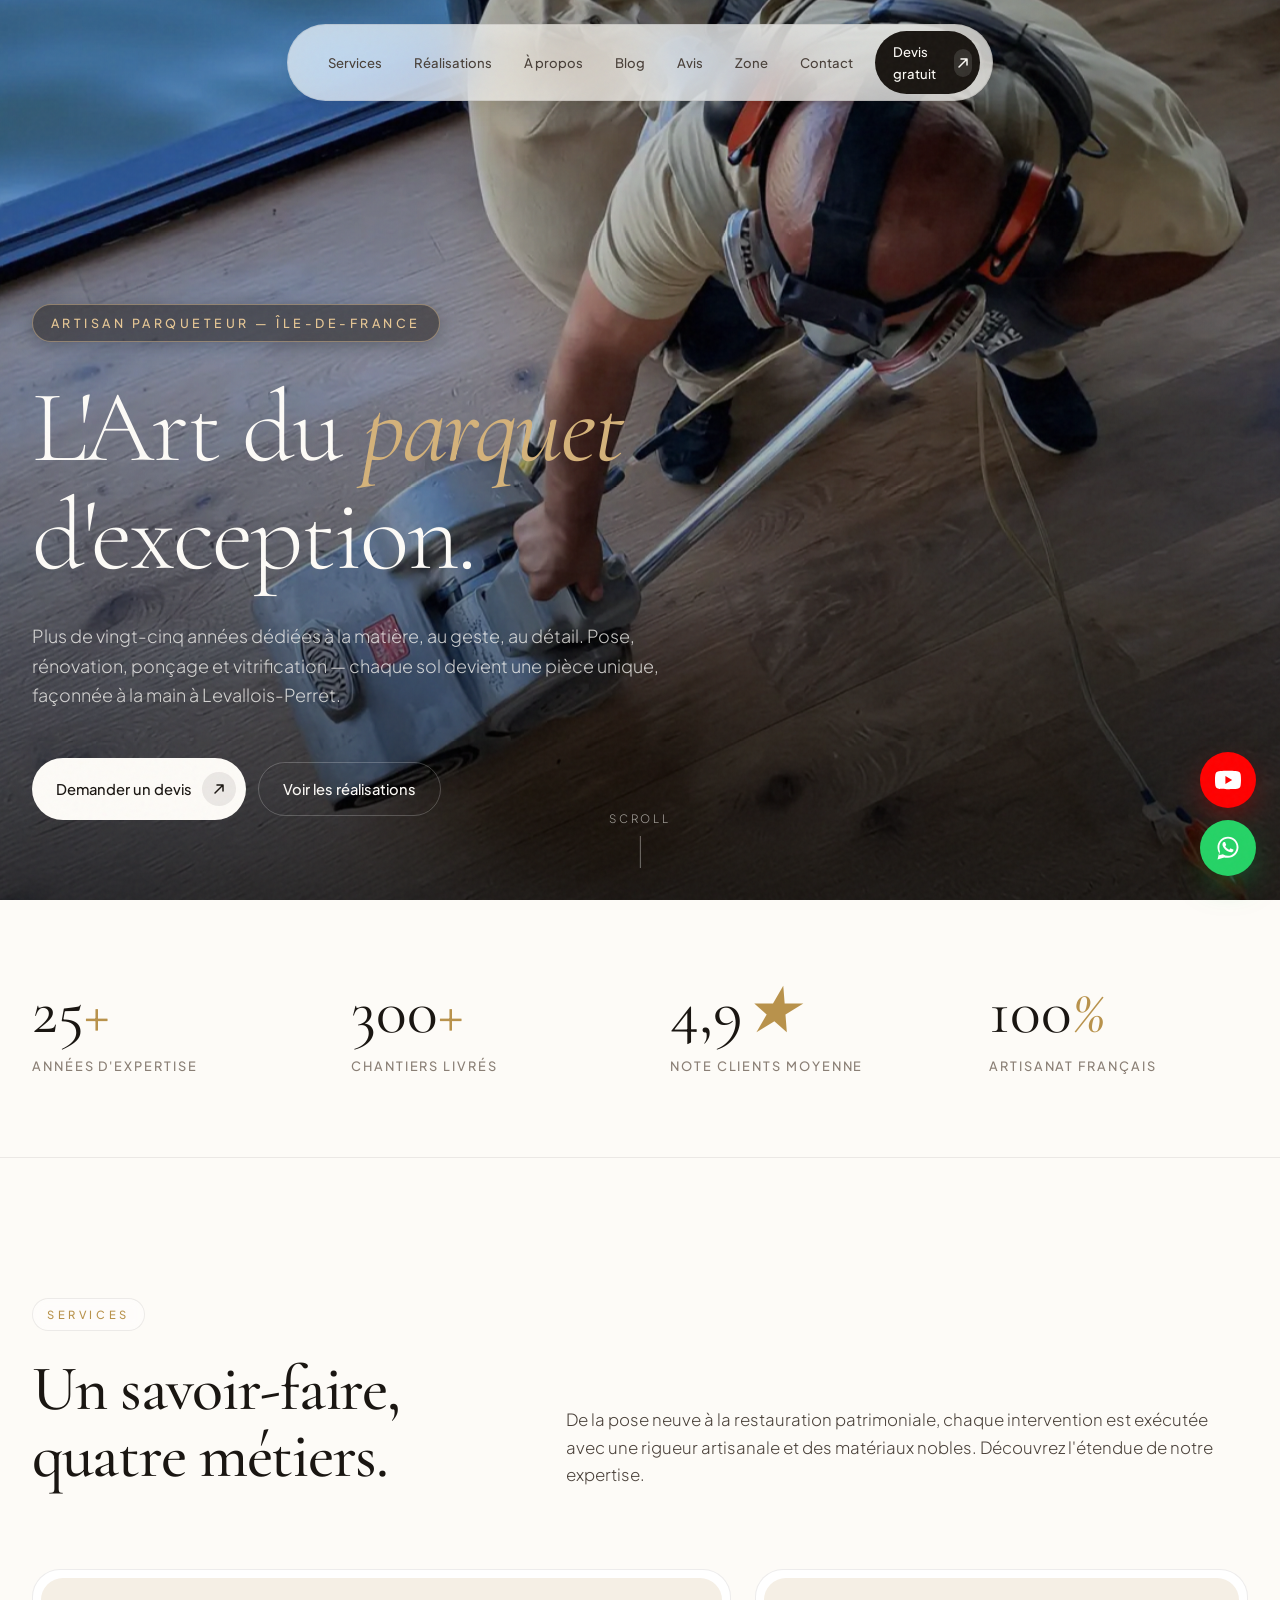
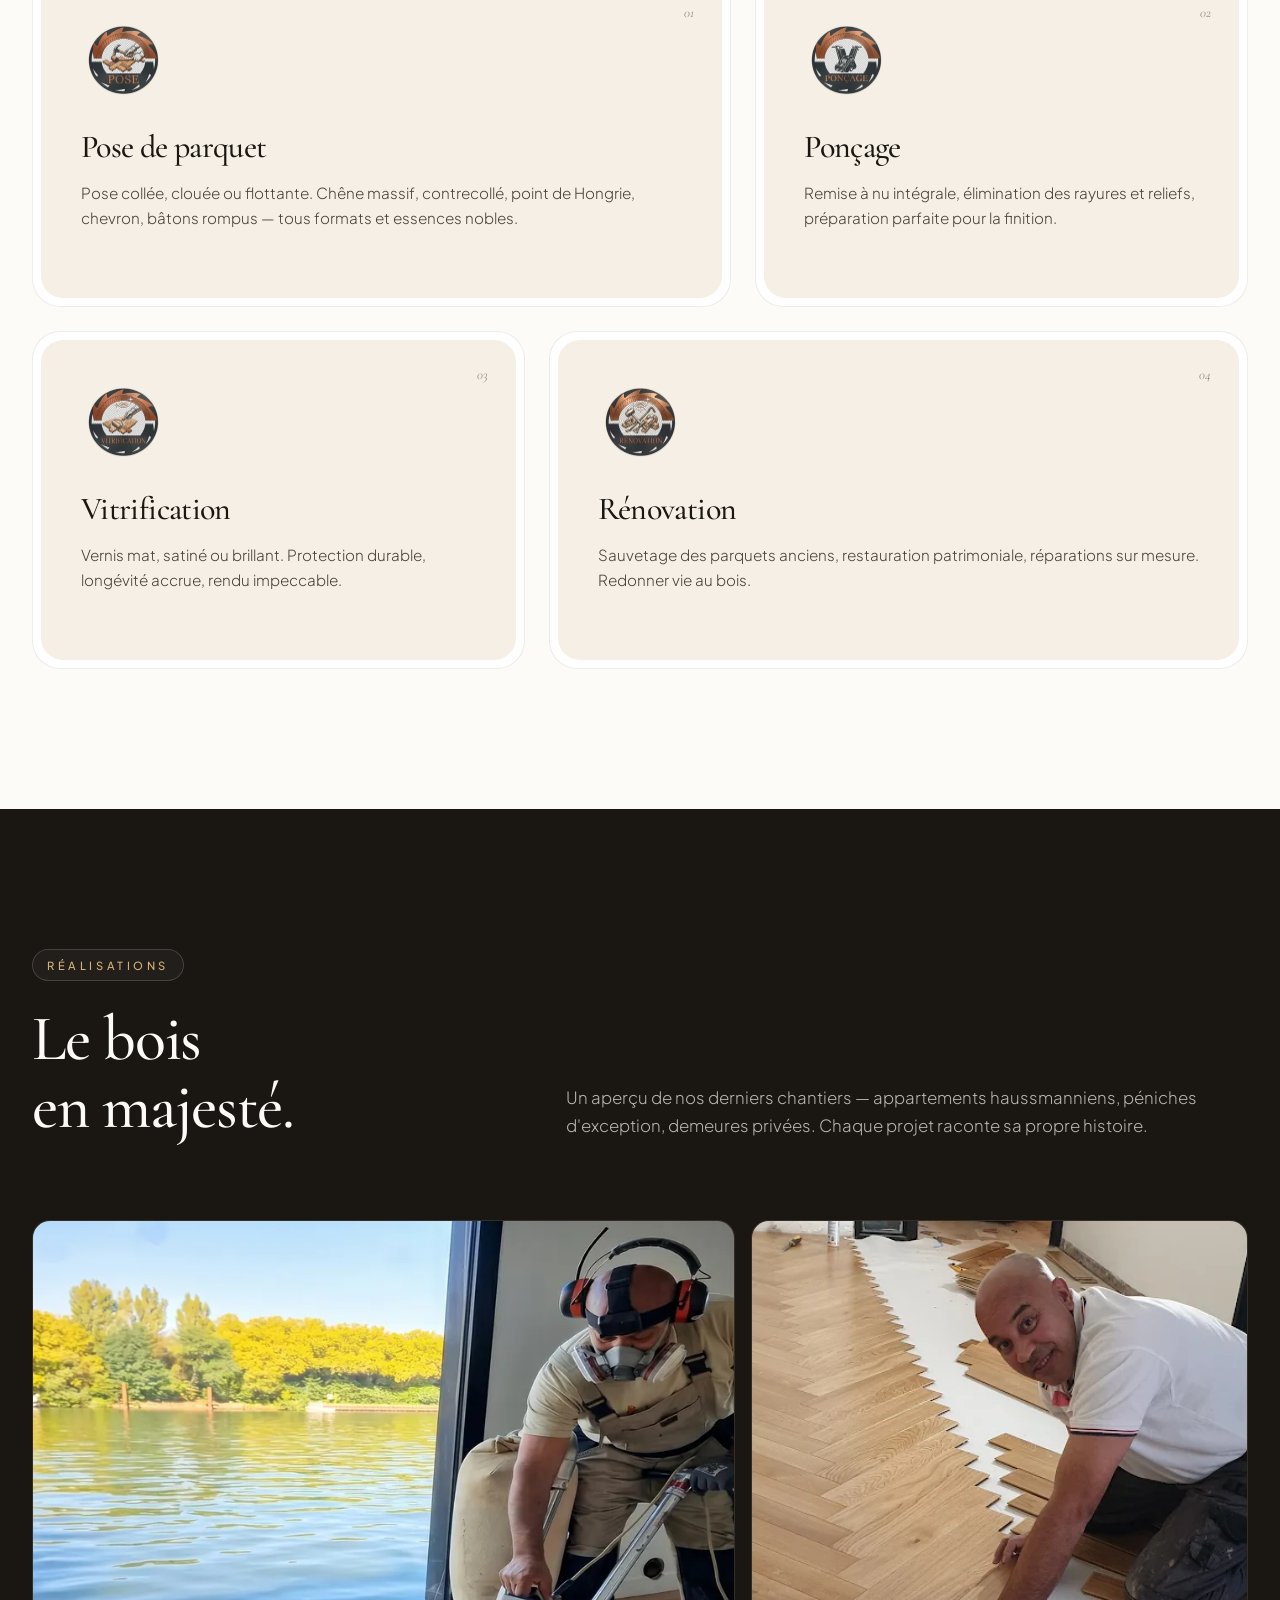
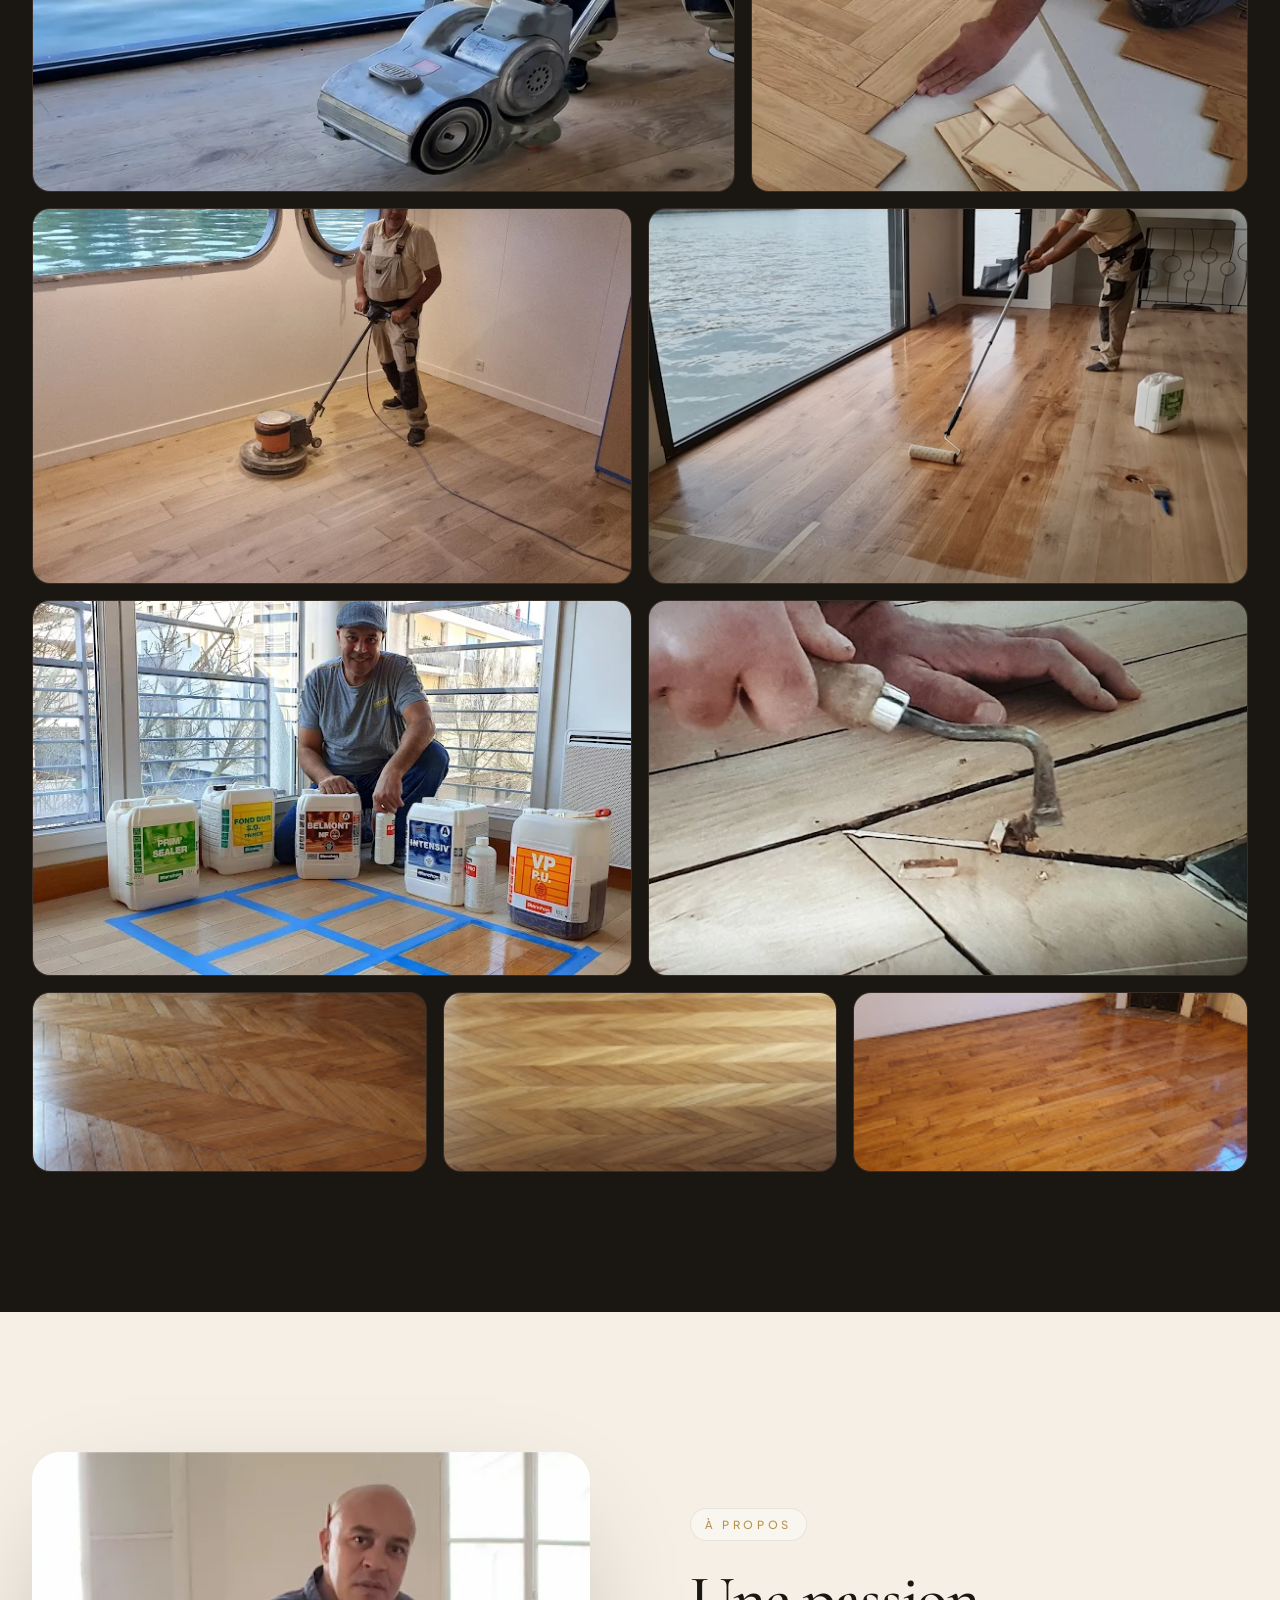
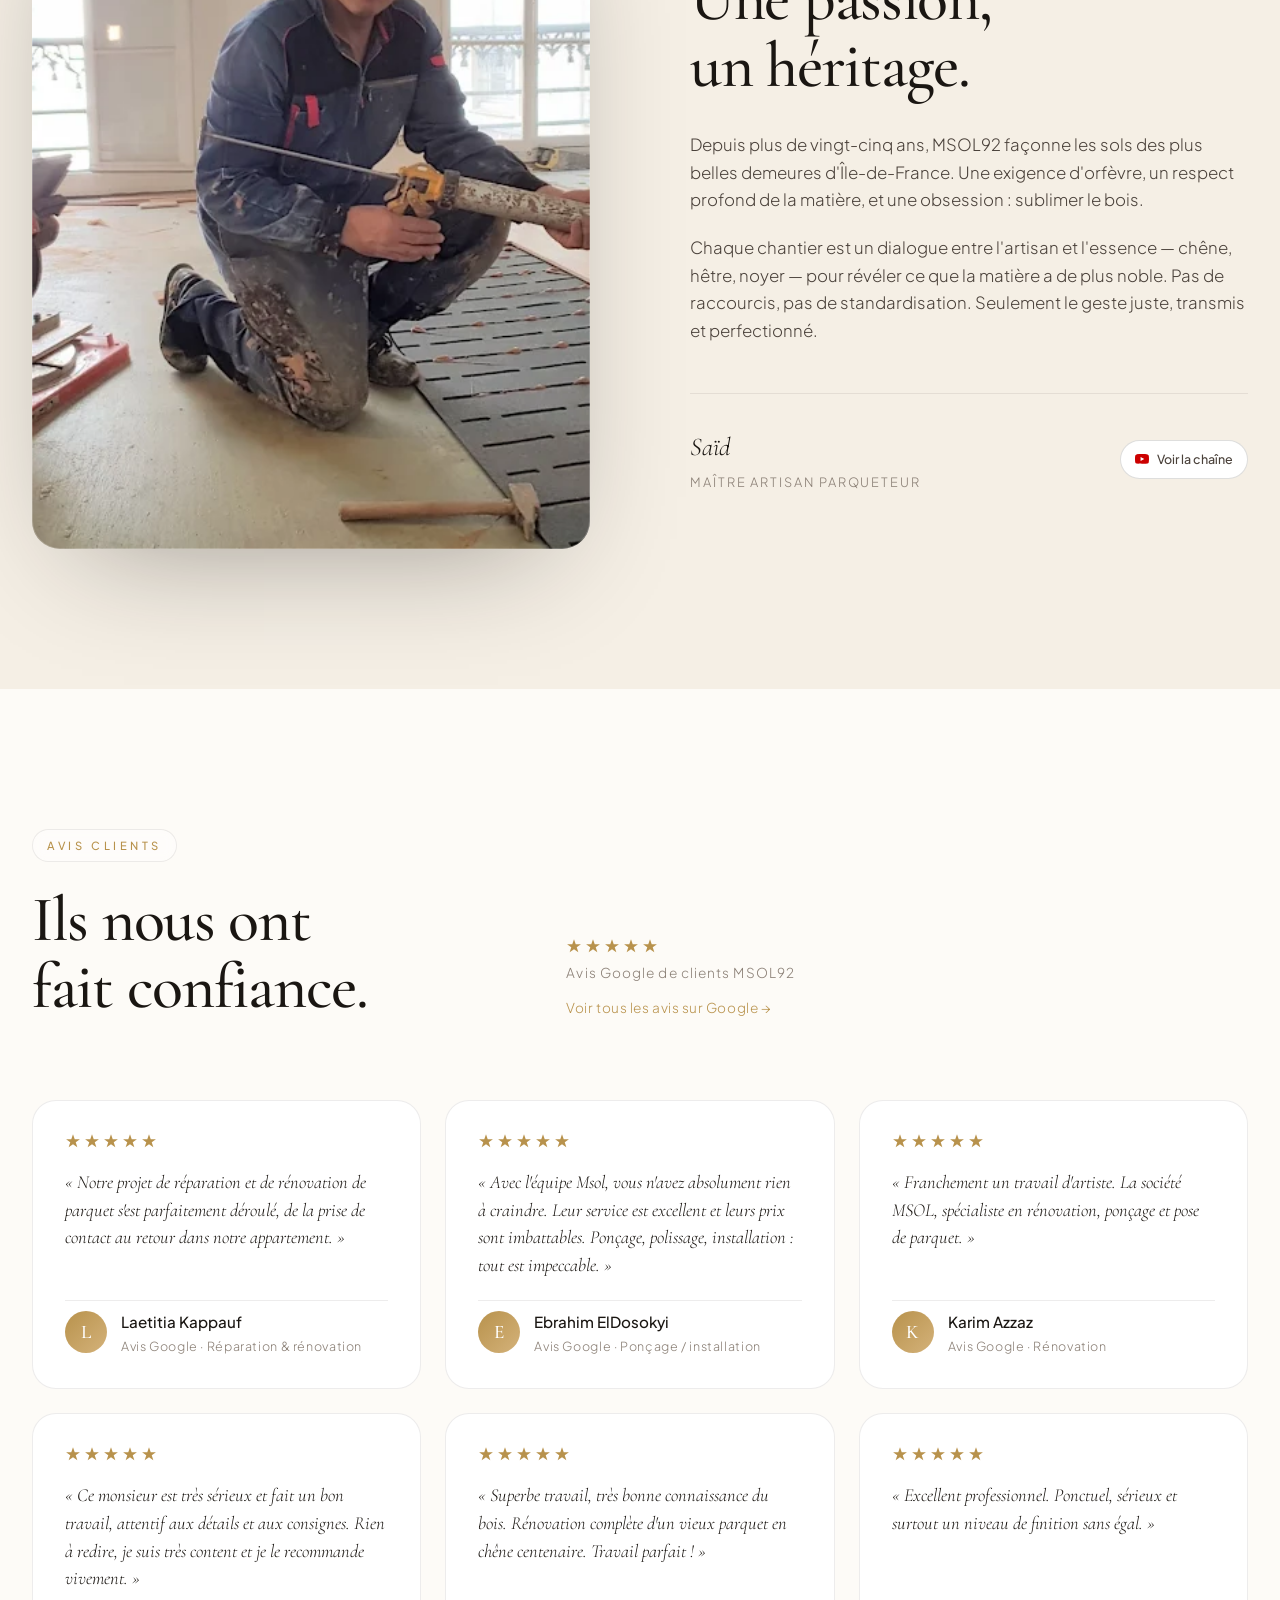
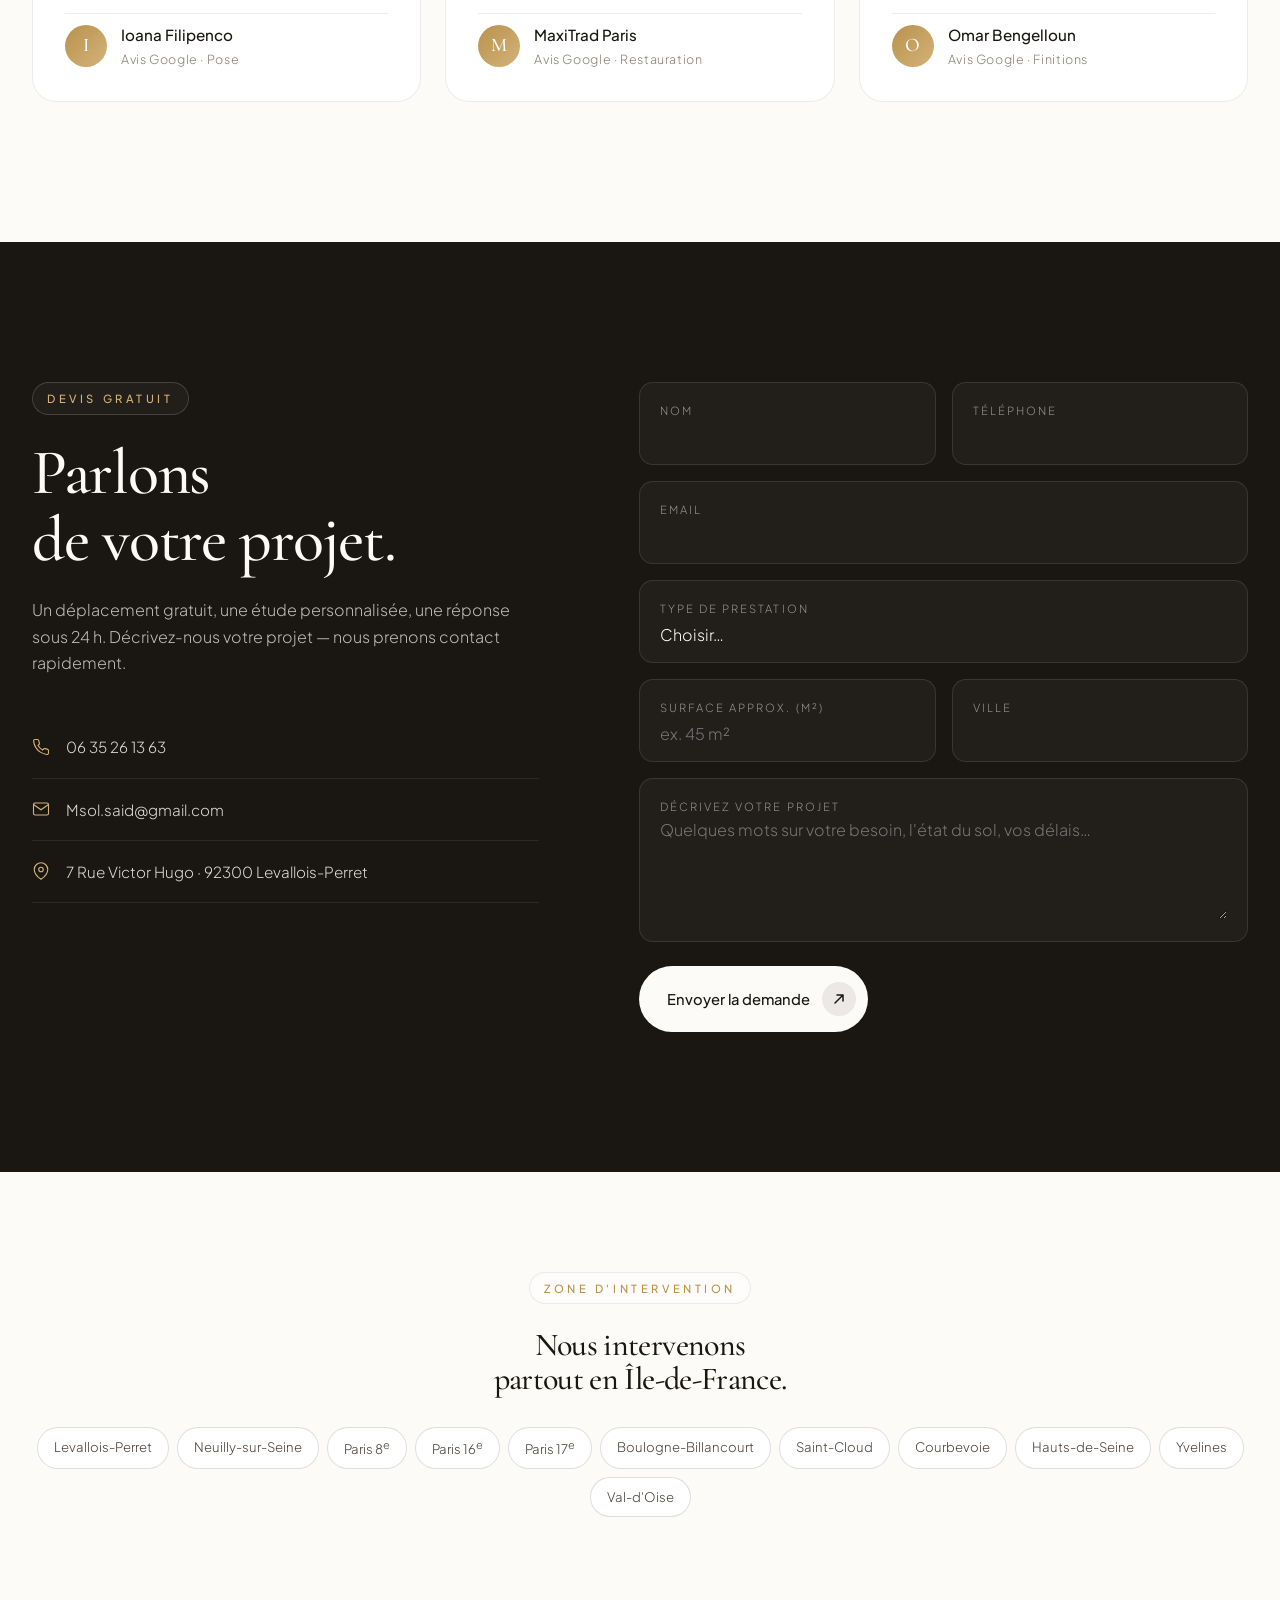
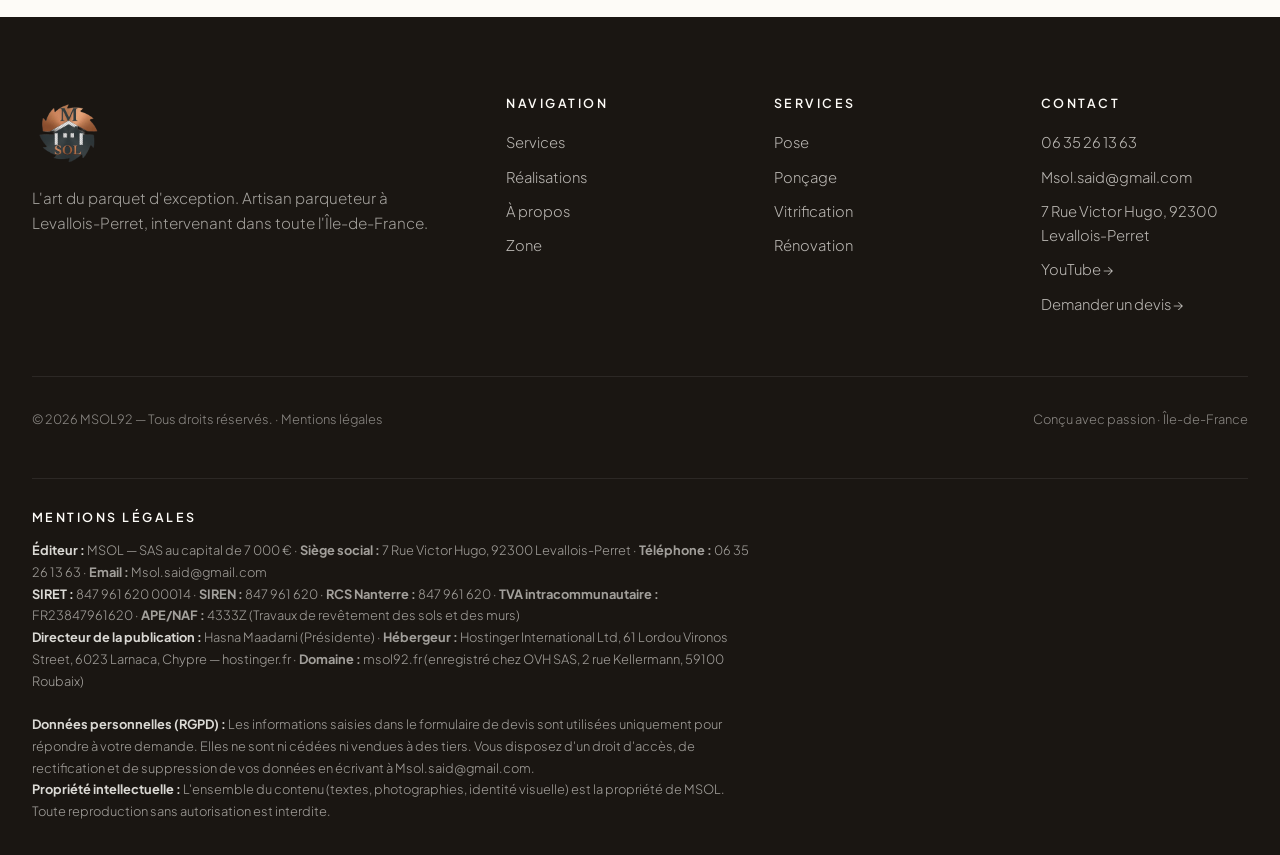
==== commit cd2aec6d: "Mentions légales : Hostinger remplace Vercel comme hébergeur Le site est désormais hébergé chez Host" ====
--- a/index.html
+++ b/index.html
@@ -1031,7 +1031,7 @@
       <p style="color:rgba(253,251,247,0.6); max-width:80ch;">
         <strong style="color:rgba(253,251,247,0.85);">Éditeur :</strong> MSOL — SAS au capital de 7 000 € · <strong>Siège social :</strong> 7 Rue Victor Hugo, 92300 Levallois-Perret · <strong>Téléphone :</strong> 06 35 26 13 63 · <strong>Email :</strong> Msol.said@gmail.com<br/>
         <strong style="color:rgba(253,251,247,0.85);">SIRET :</strong> 847 961 620 00014 · <strong>SIREN :</strong> 847 961 620 · <strong>RCS Nanterre :</strong> 847 961 620 · <strong>TVA intracommunautaire :</strong> FR23847961620 · <strong>APE/NAF :</strong> 4333Z (Travaux de revêtement des sols et des murs)<br/>
-        <strong style="color:rgba(253,251,247,0.85);">Directeur de la publication :</strong> Hasna Maadarni (Présidente) · <strong>Hébergeur :</strong> Vercel Inc., 340 S Lemon Ave #4133, Walnut, CA 91789, USA — vercel.com · <strong>Domaine :</strong> msol92.fr (enregistré chez OVH SAS, 2 rue Kellermann, 59100 Roubaix)<br/><br/>
+        <strong style="color:rgba(253,251,247,0.85);">Directeur de la publication :</strong> Hasna Maadarni (Présidente) · <strong>Hébergeur :</strong> Hostinger International Ltd, 61 Lordou Vironos Street, 6023 Larnaca, Chypre — hostinger.fr · <strong>Domaine :</strong> msol92.fr (enregistré chez OVH SAS, 2 rue Kellermann, 59100 Roubaix)<br/><br/>
         <strong style="color:rgba(253,251,247,0.85);">Données personnelles (RGPD) :</strong> Les informations saisies dans le formulaire de devis sont utilisées uniquement pour répondre à votre demande. Elles ne sont ni cédées ni vendues à des tiers. Vous disposez d'un droit d'accès, de rectification et de suppression de vos données en écrivant à Msol.said@gmail.com.<br/>
         <strong style="color:rgba(253,251,247,0.85);">Propriété intellectuelle :</strong> L'ensemble du contenu (textes, photographies, identité visuelle) est la propriété de MSOL. Toute reproduction sans autorisation est interdite.
       </p>
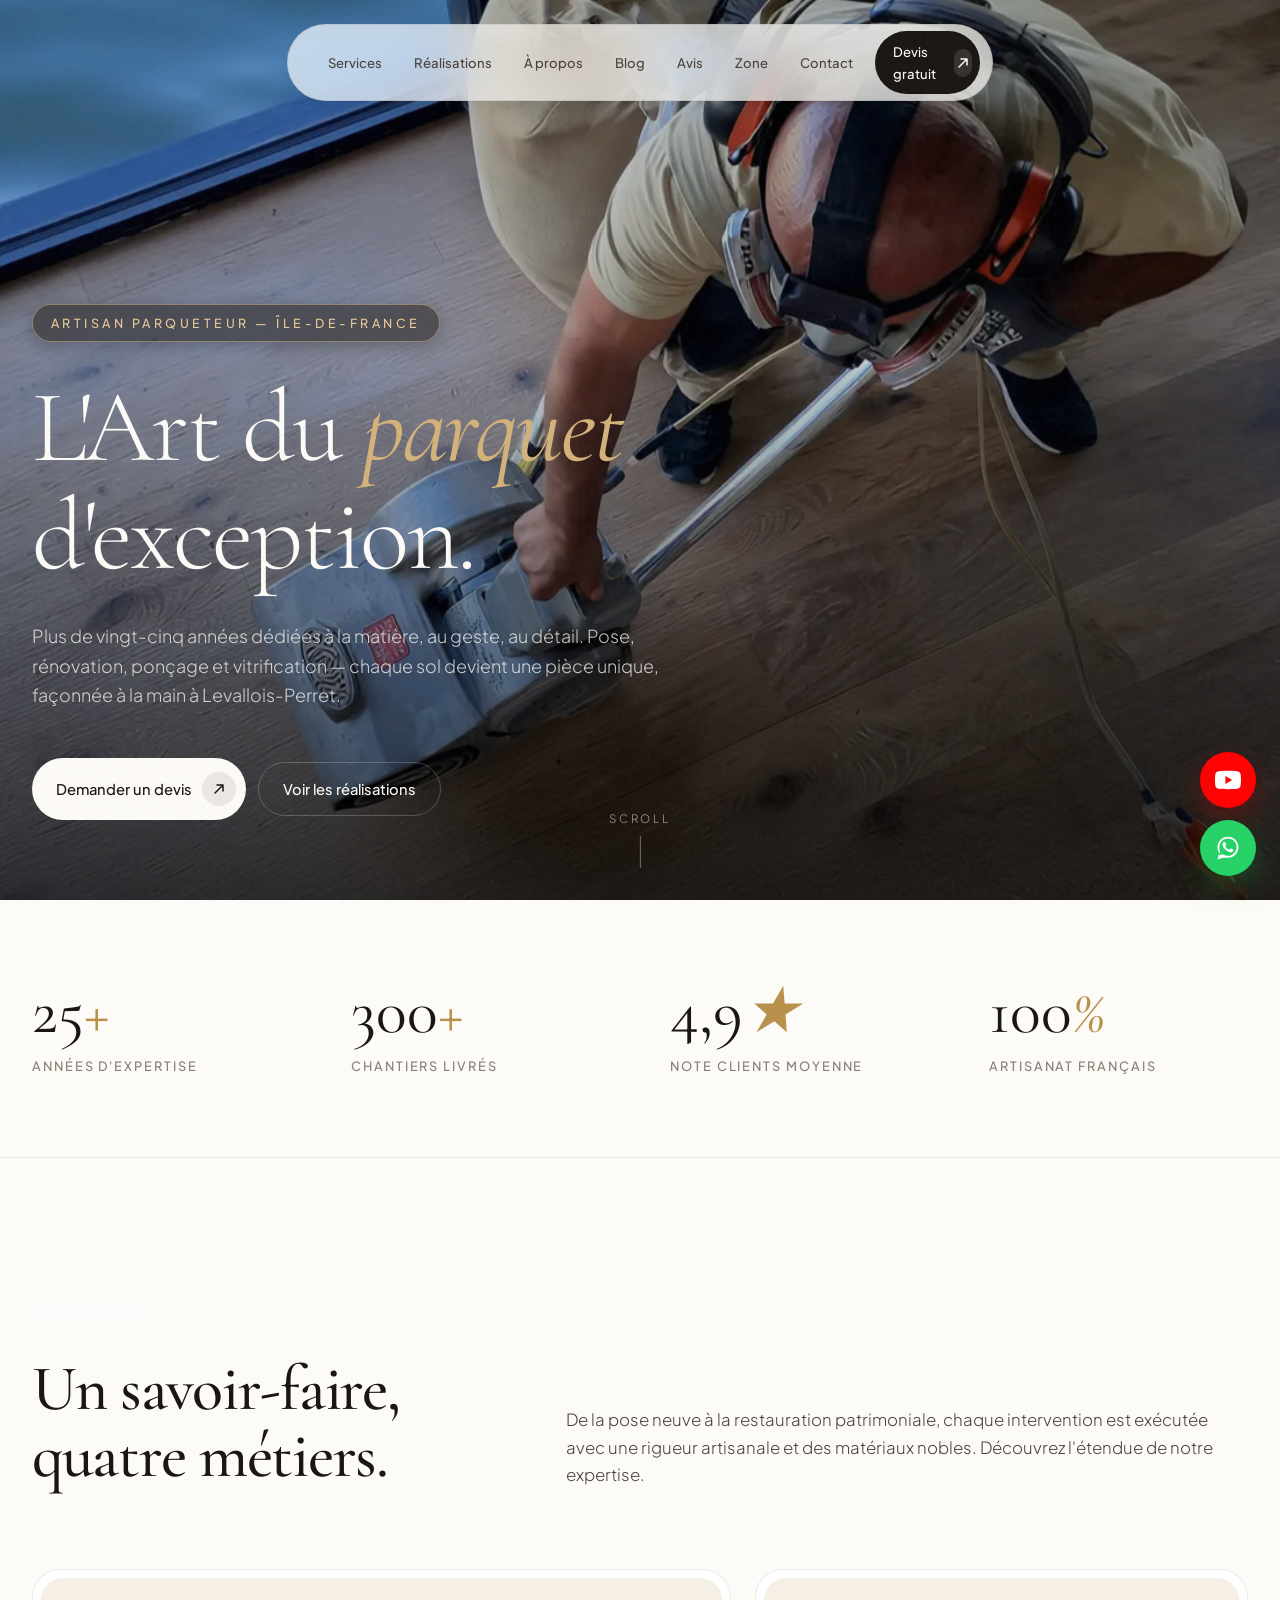
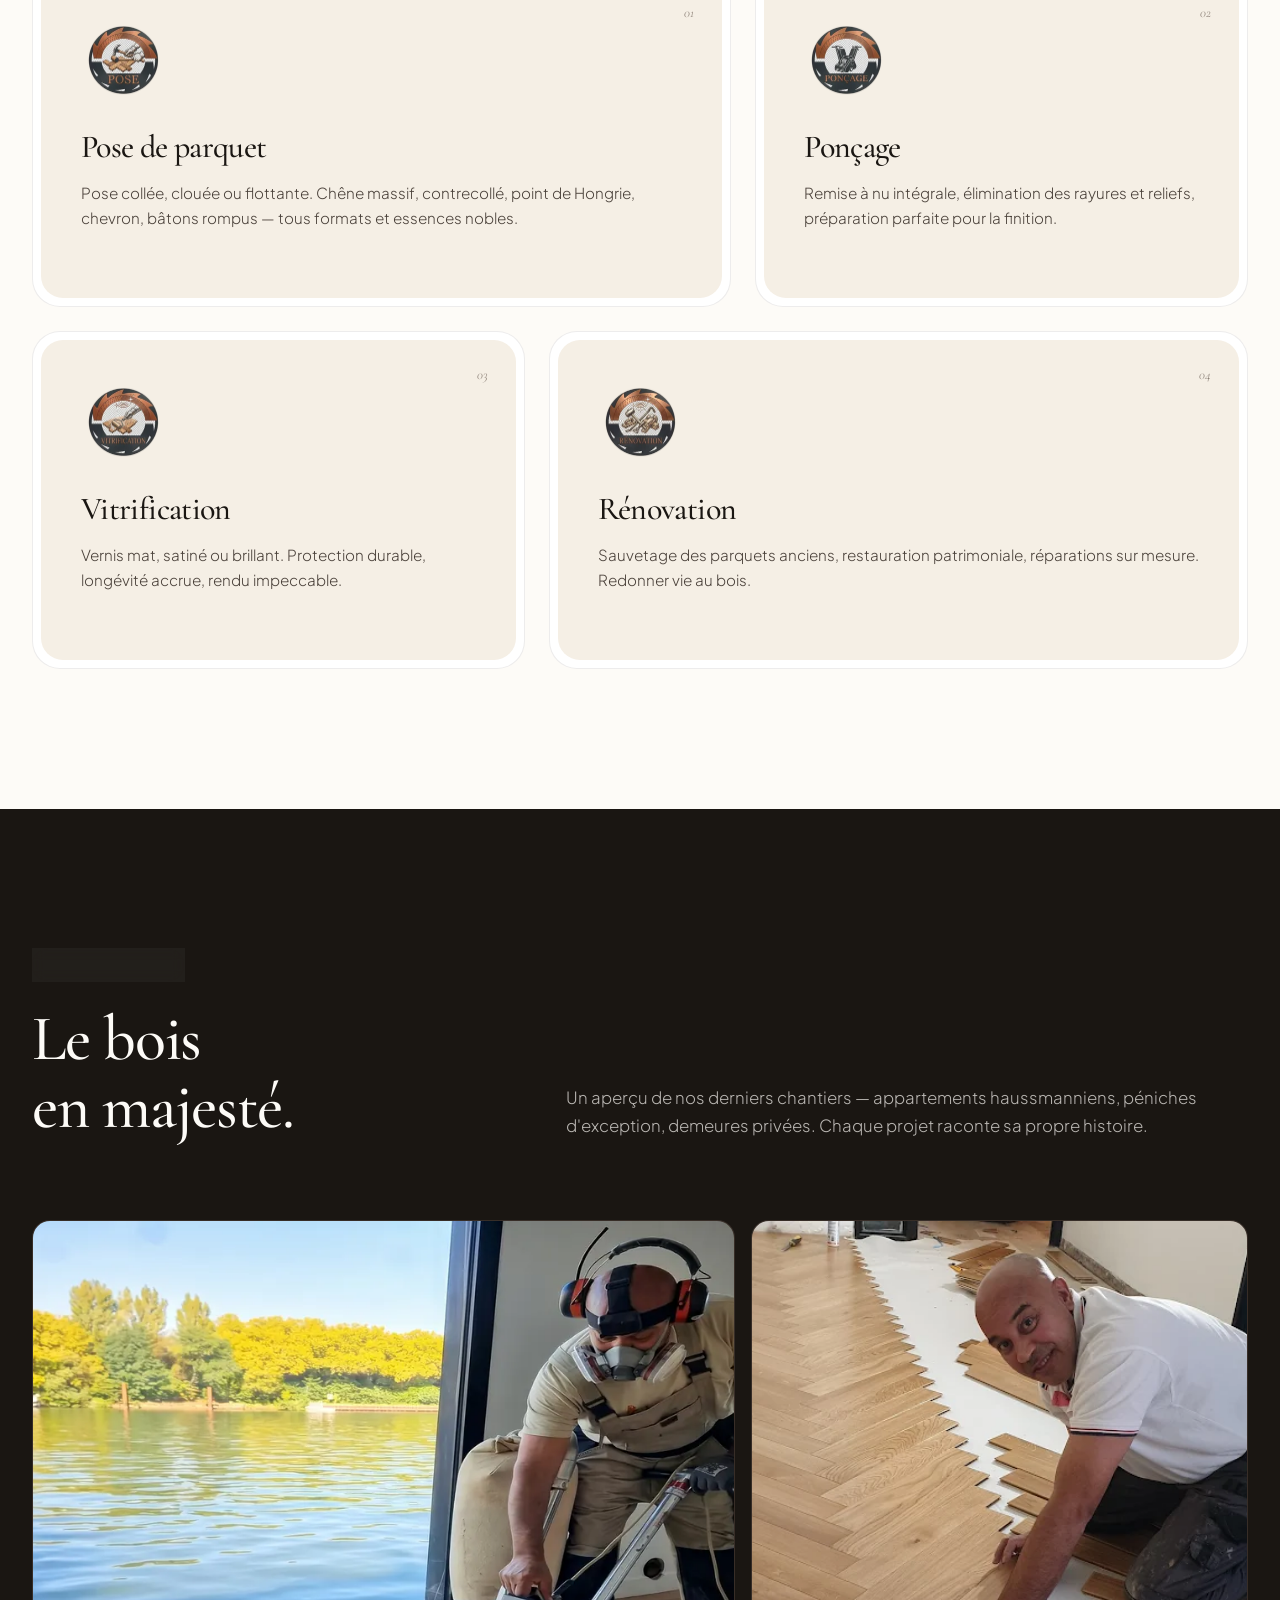
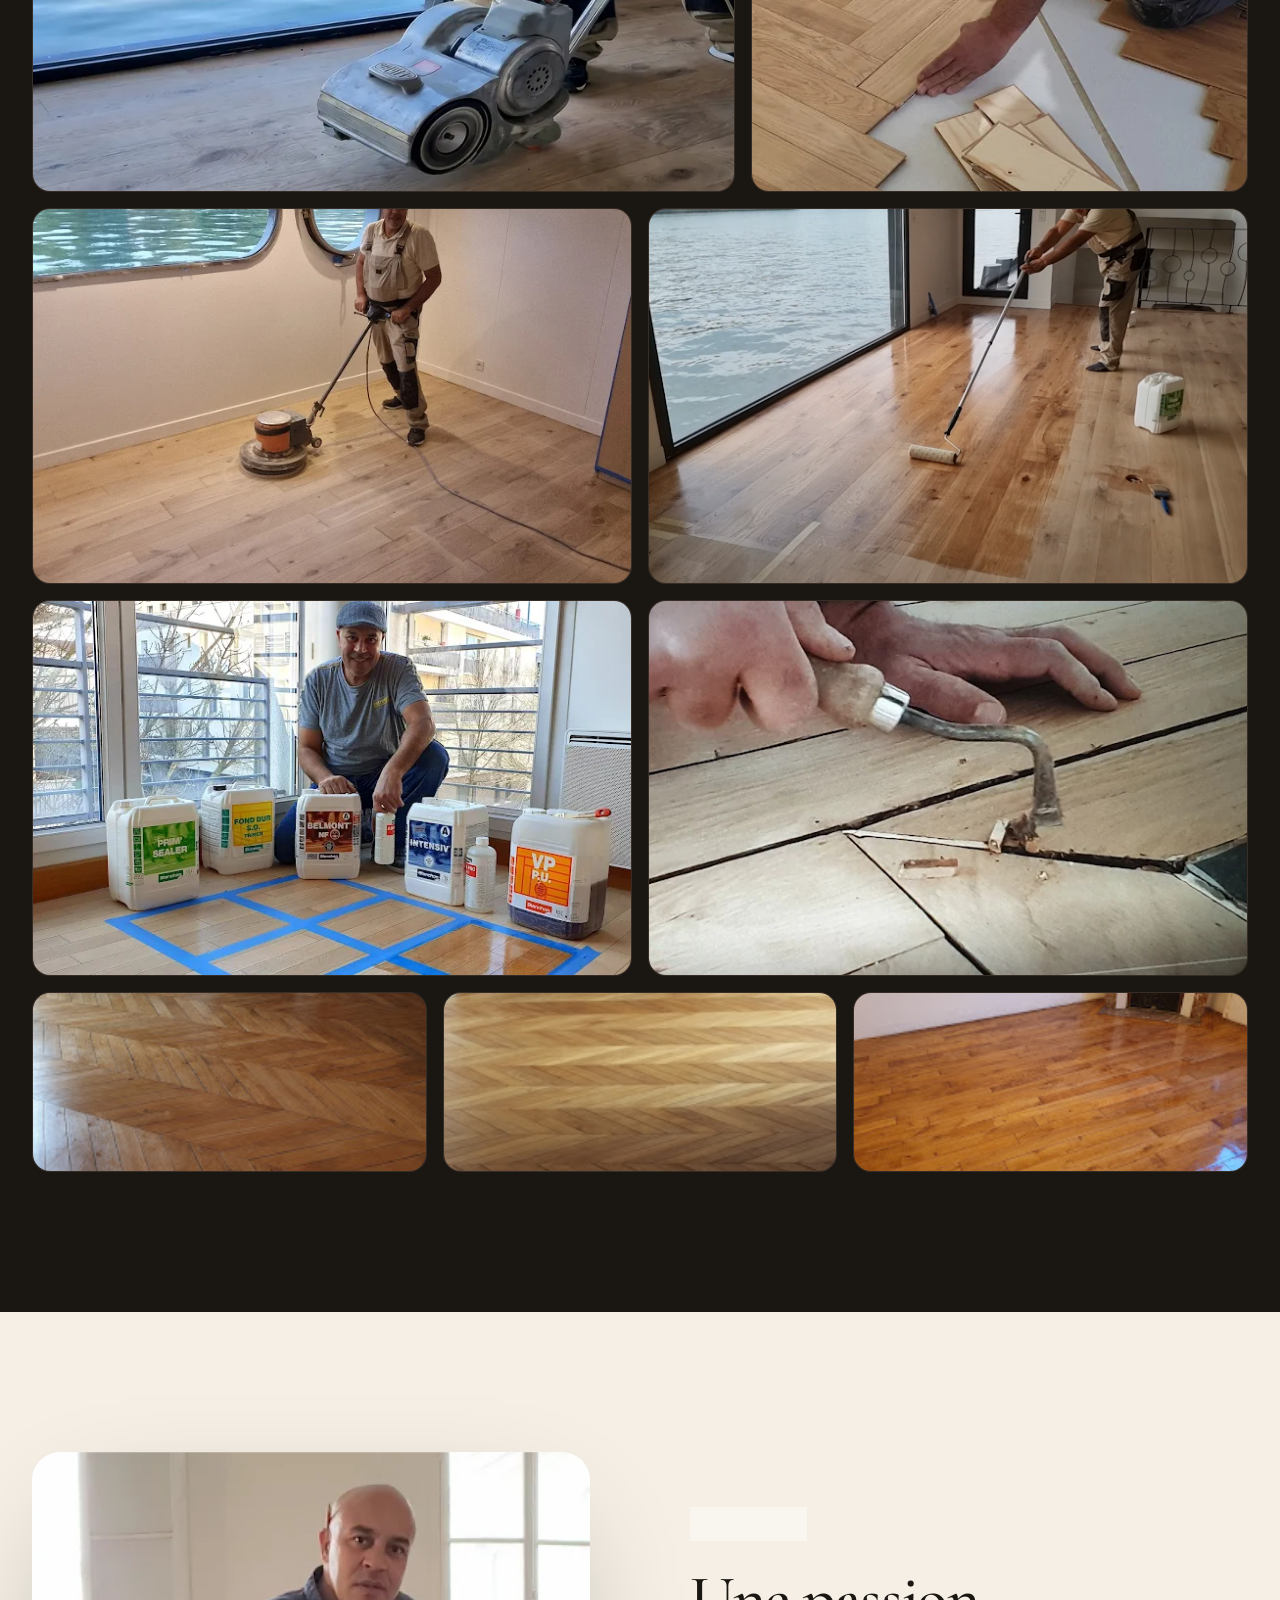
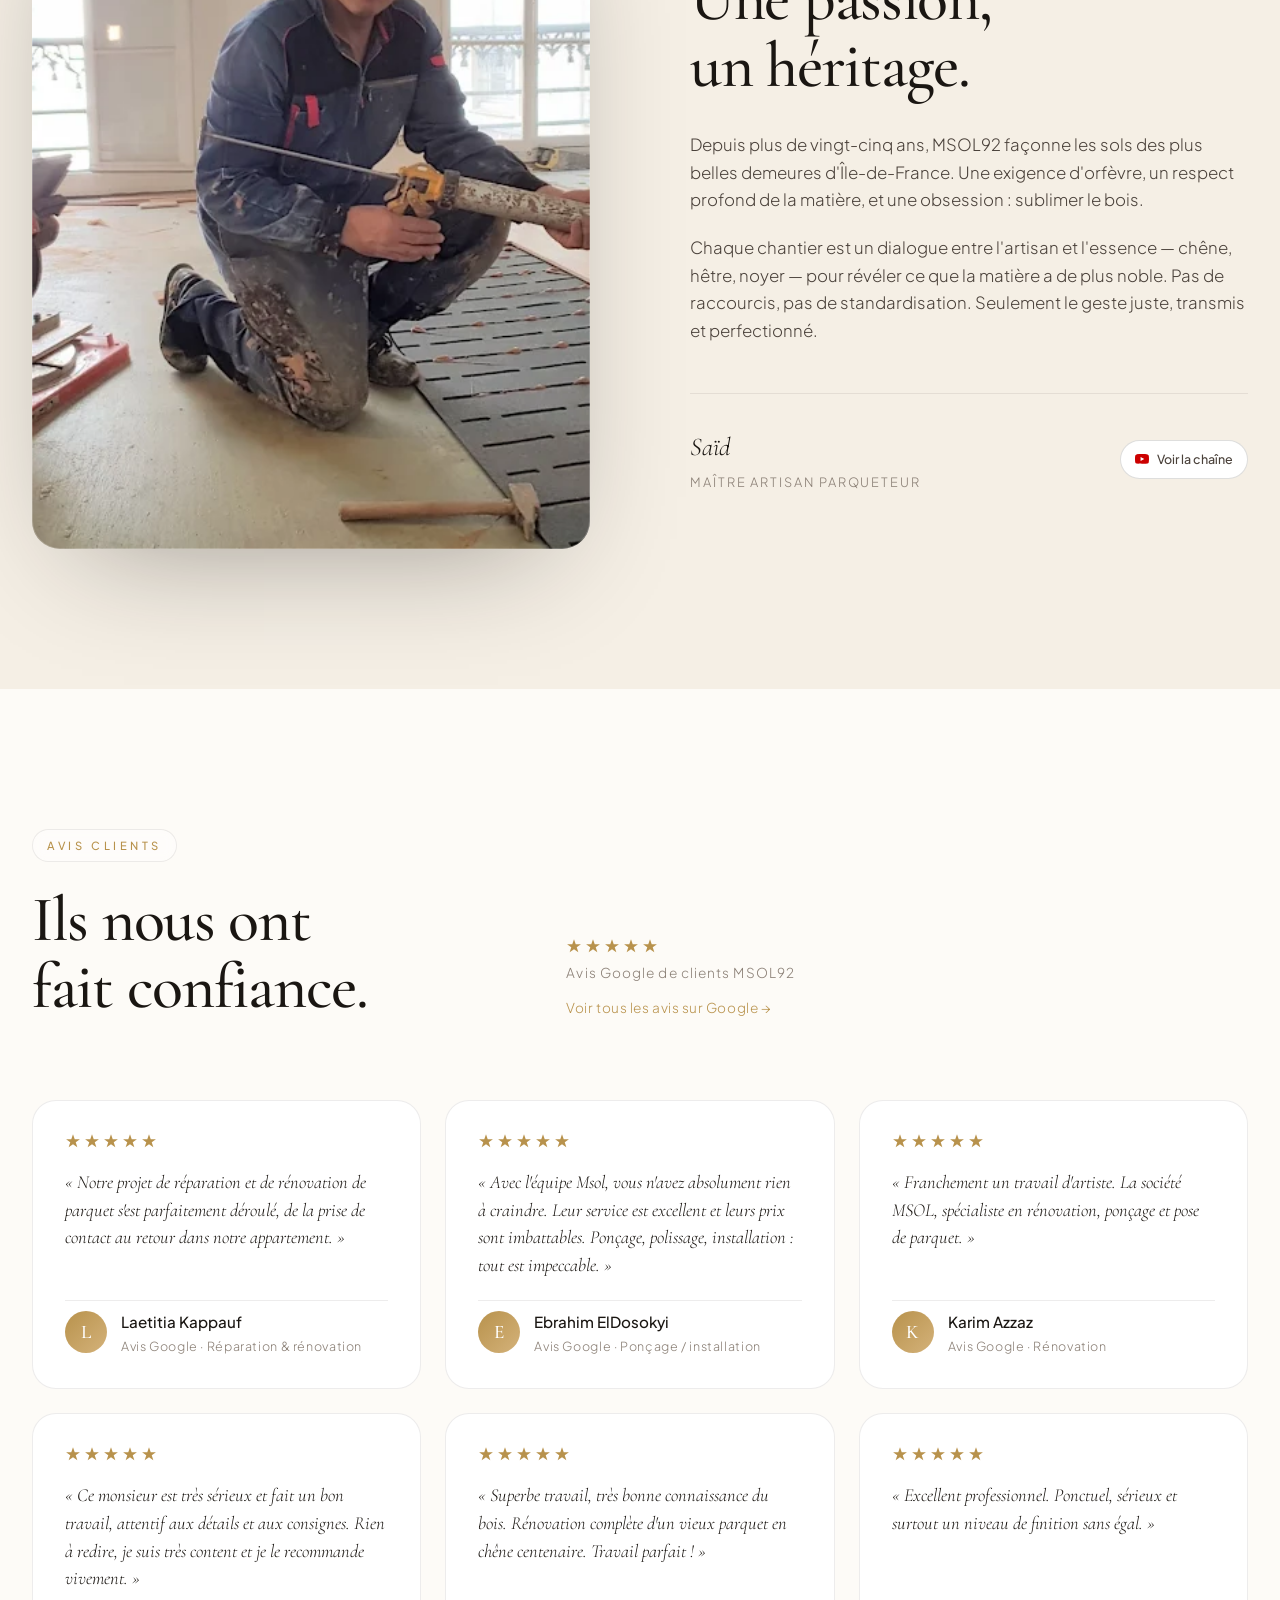
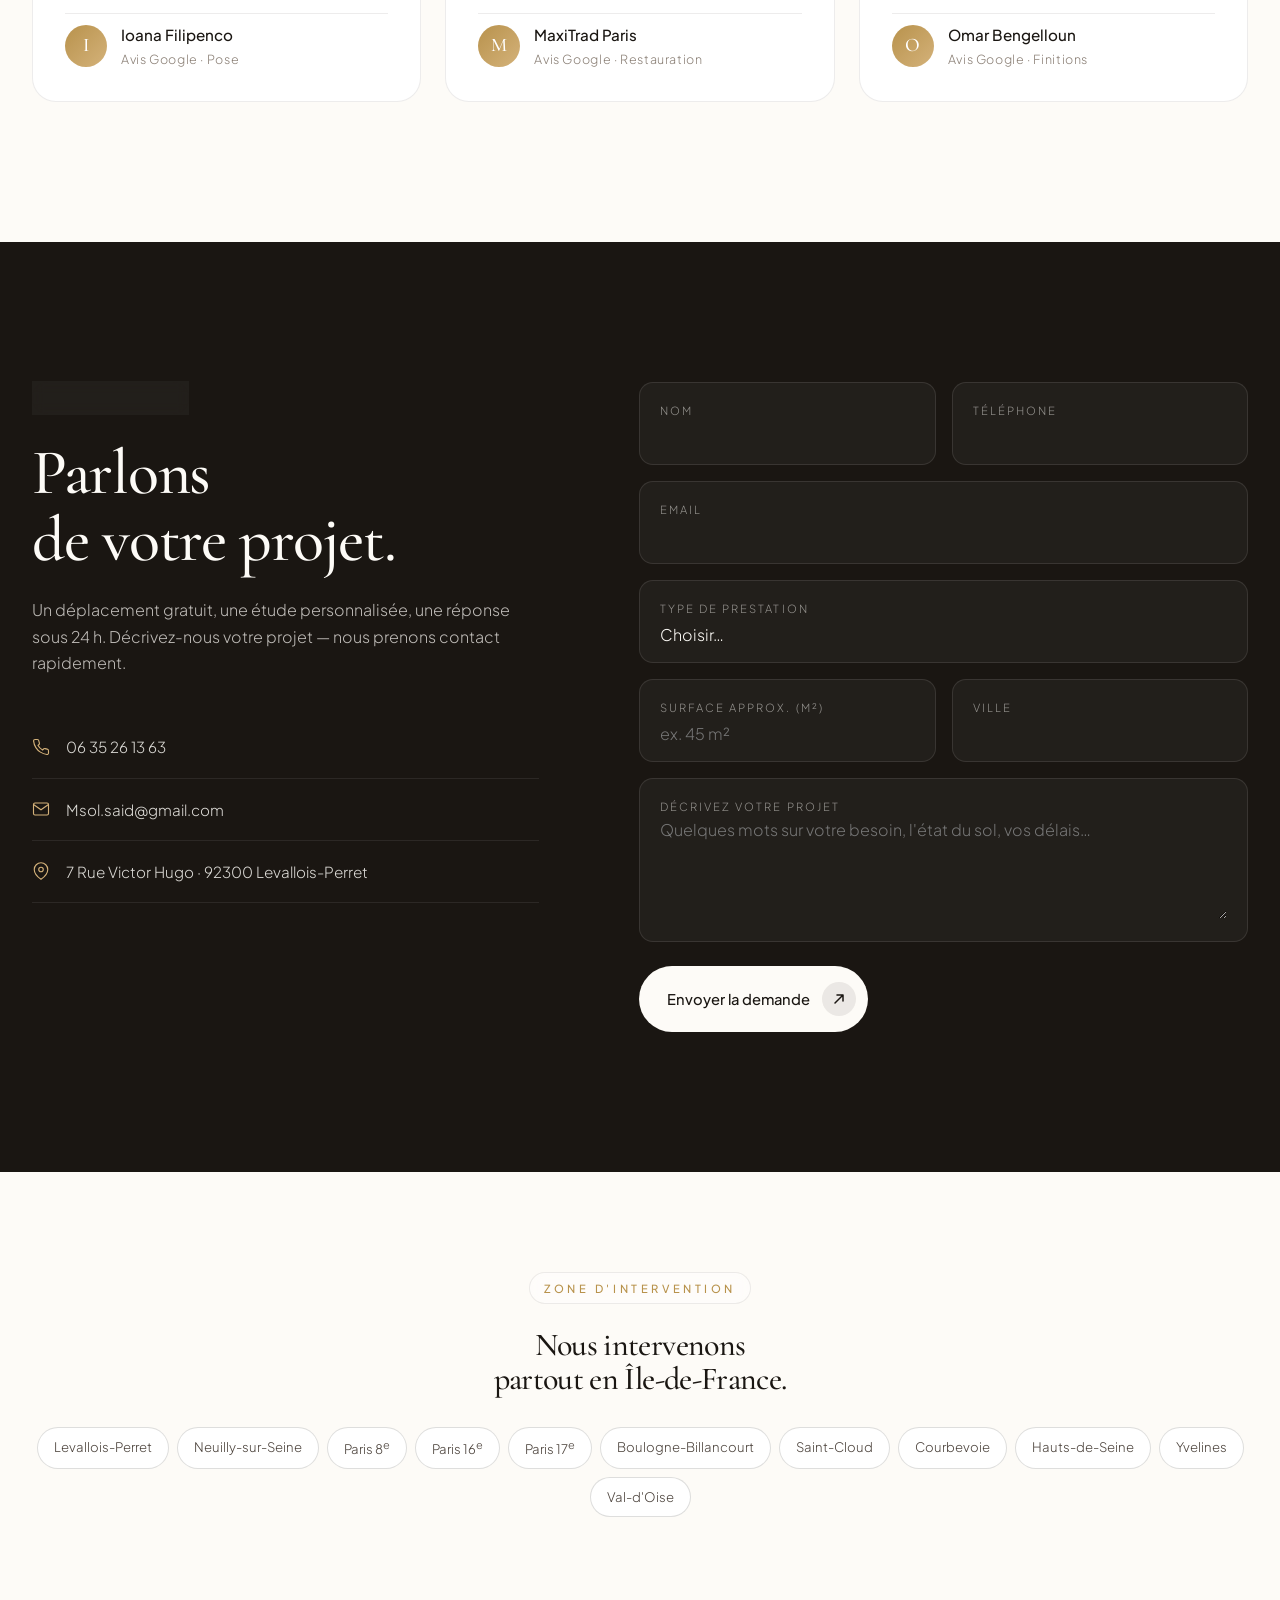
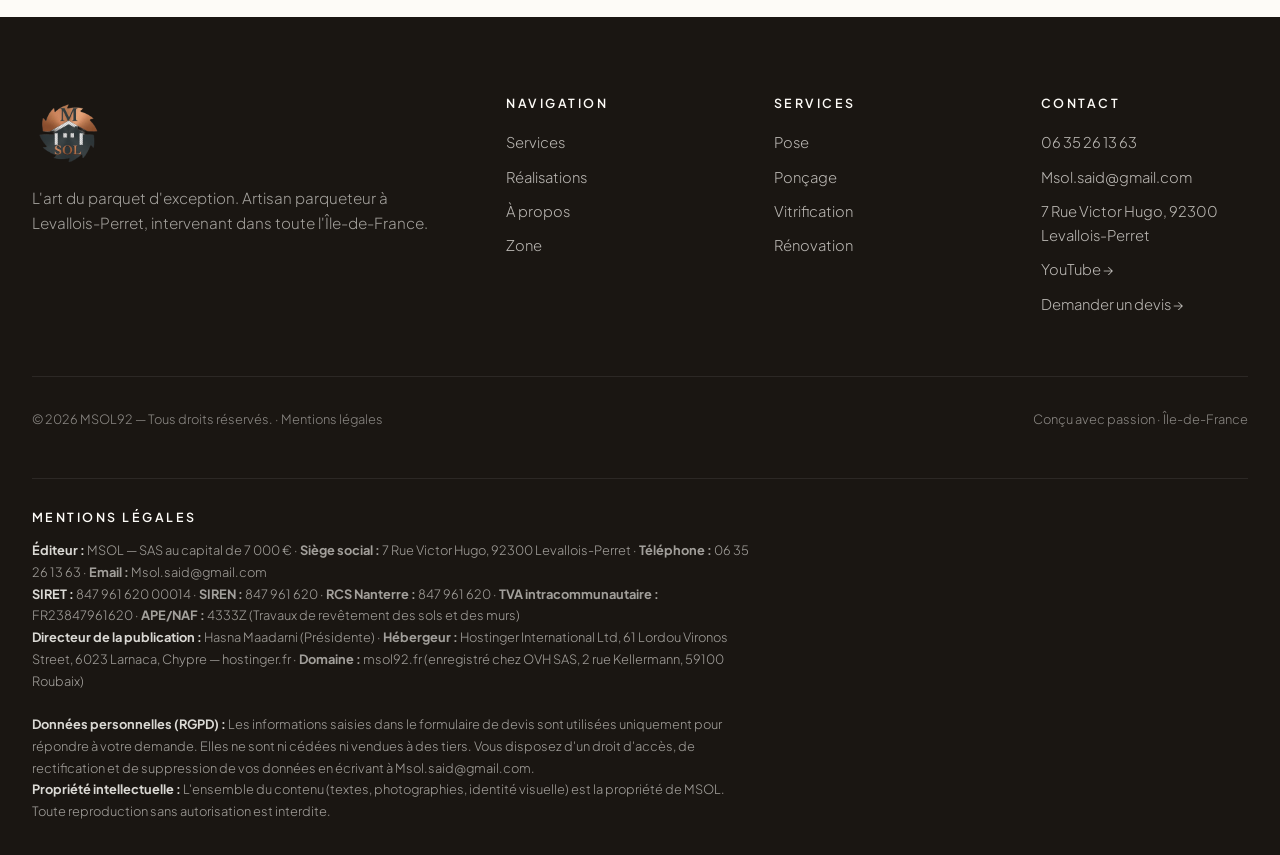
==== commit ad4583fa: "Lien avis: pointe vers la vraie fiche Google Business Remplace la recherche Maps approximative par l" ====
--- a/index.html
+++ b/index.html
@@ -839,7 +839,7 @@
               <svg viewBox="0 0 24 24"><path d="M12 2l2.6 7.4h7.8l-6.3 4.6 2.4 7.4-6.5-4.7-6.5 4.7 2.4-7.4-6.3-4.6h7.8z"/></svg>
             </div>
             <div style="font-size:0.85rem; color:var(--ink-mute); margin-top:8px; letter-spacing:0.08em;">Avis Google de clients MSOL92</div>
-            <a href="https://www.google.com/maps/search/?api=1&amp;query=MSOL92+Levallois-Perret" target="_blank" rel="noopener" style="display:inline-block; margin-top:12px; font-size:0.85rem; color:var(--gold); letter-spacing:0.04em;">Voir tous les avis sur Google →</a>
+            <a href="https://www.google.com/maps/place//data=!4m2!3m1!1s0x47e66f56110d241d:0x195a99f3754f362c" target="_blank" rel="noopener" style="display:inline-block; margin-top:12px; font-size:0.85rem; color:var(--gold); letter-spacing:0.04em;">Voir tous les avis sur Google →</a>
           </div>
         </div>
       </div>
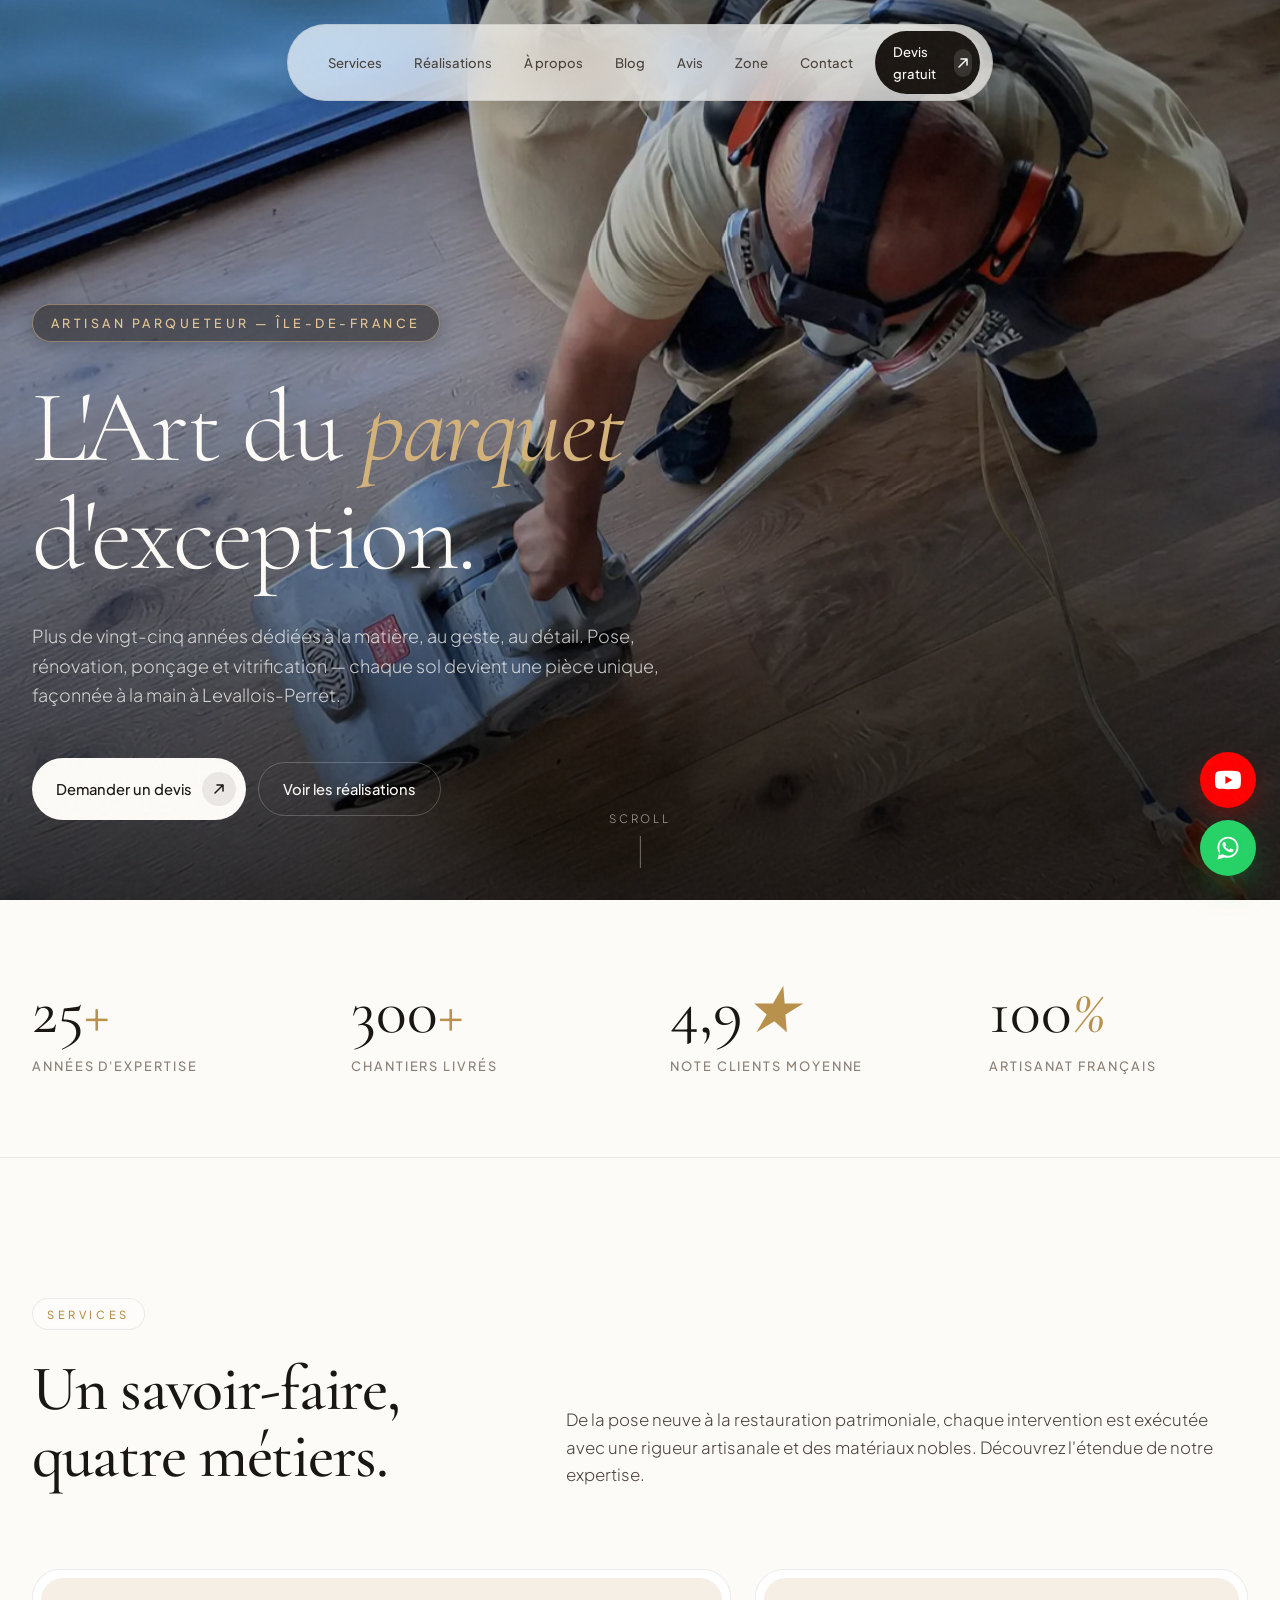
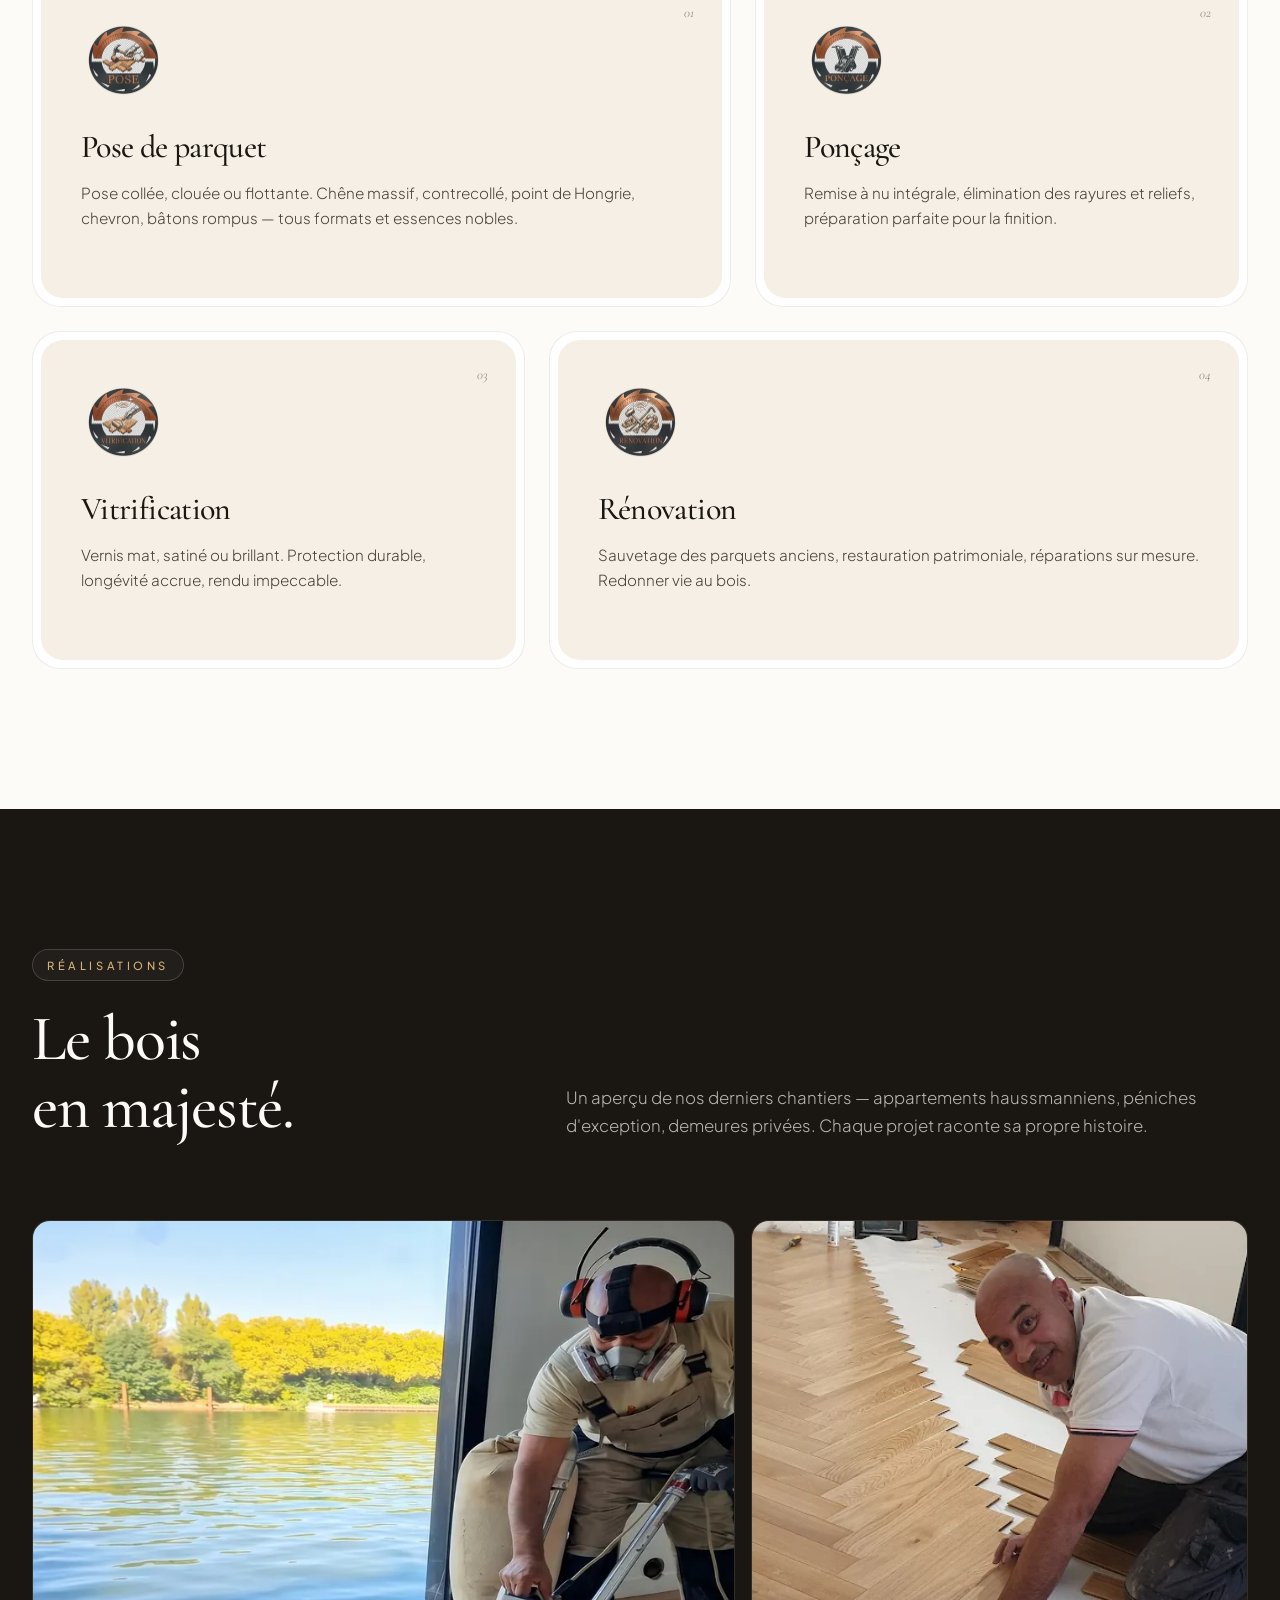
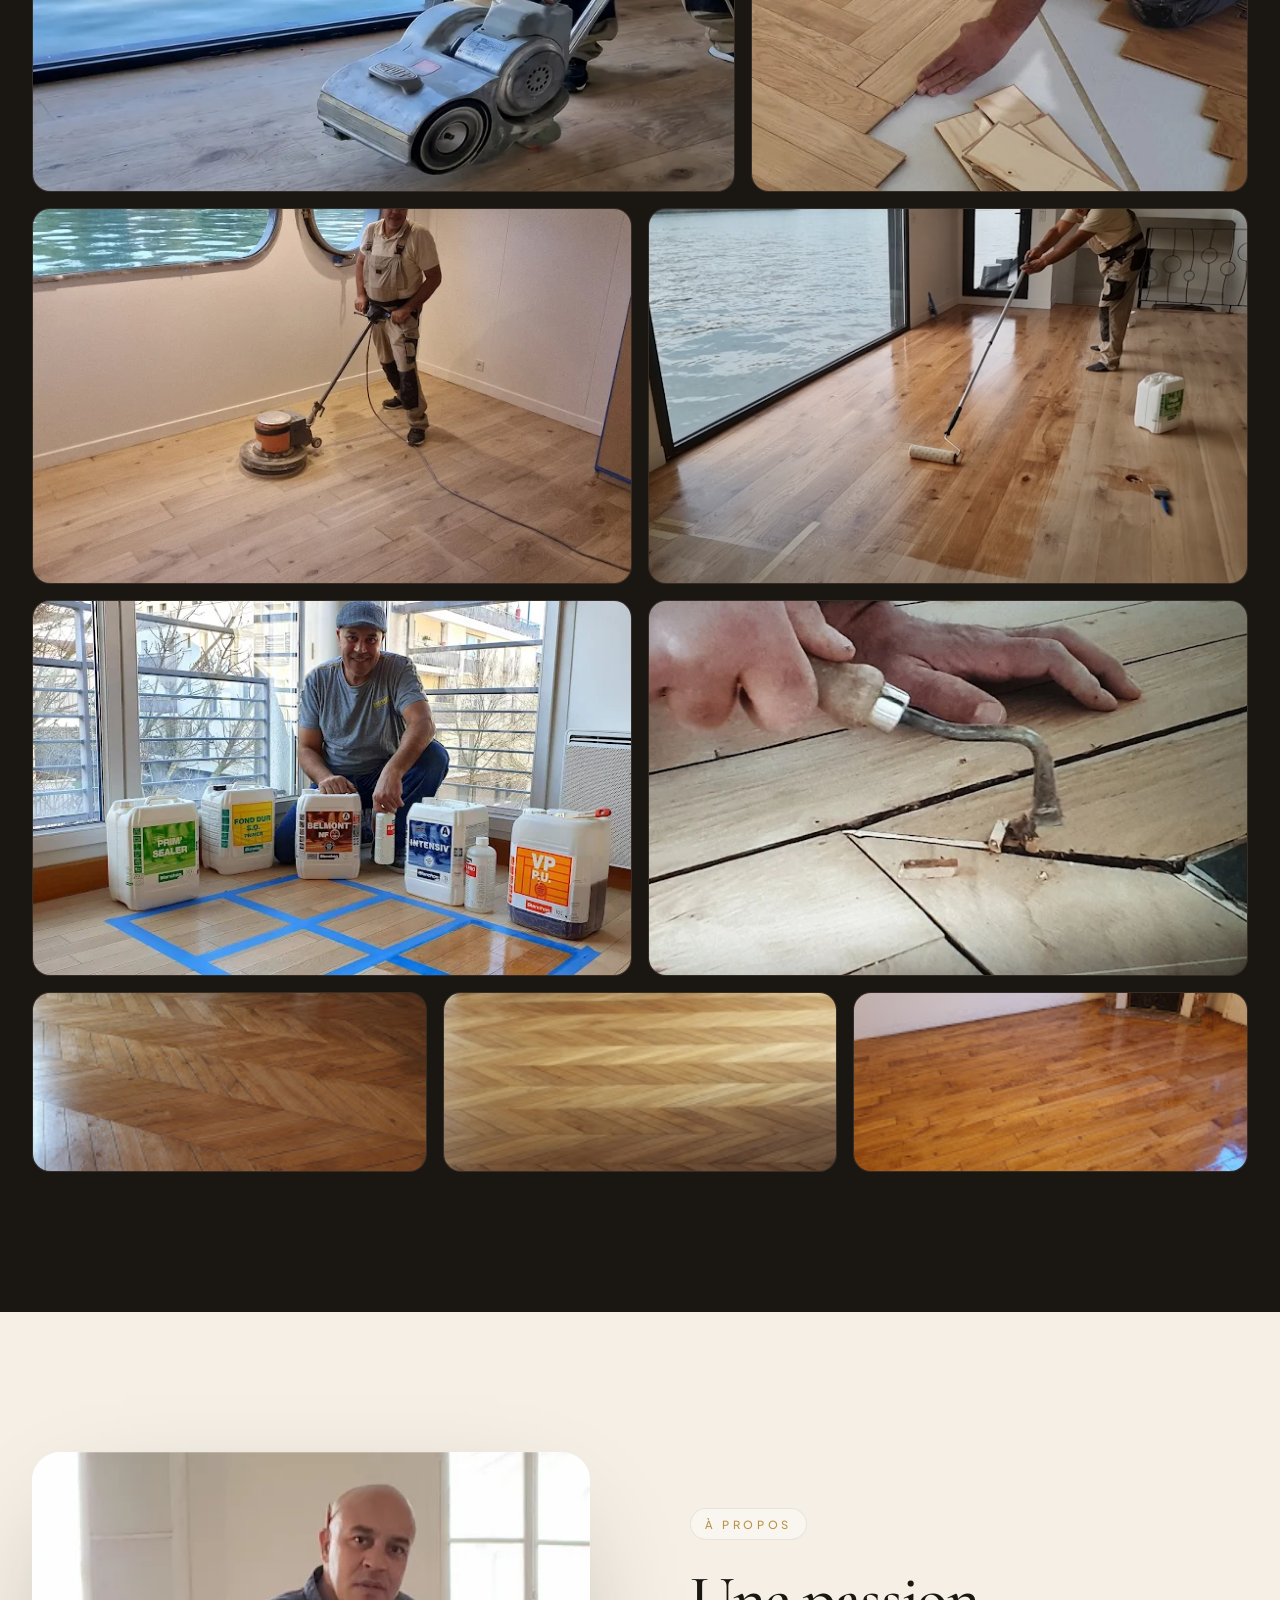
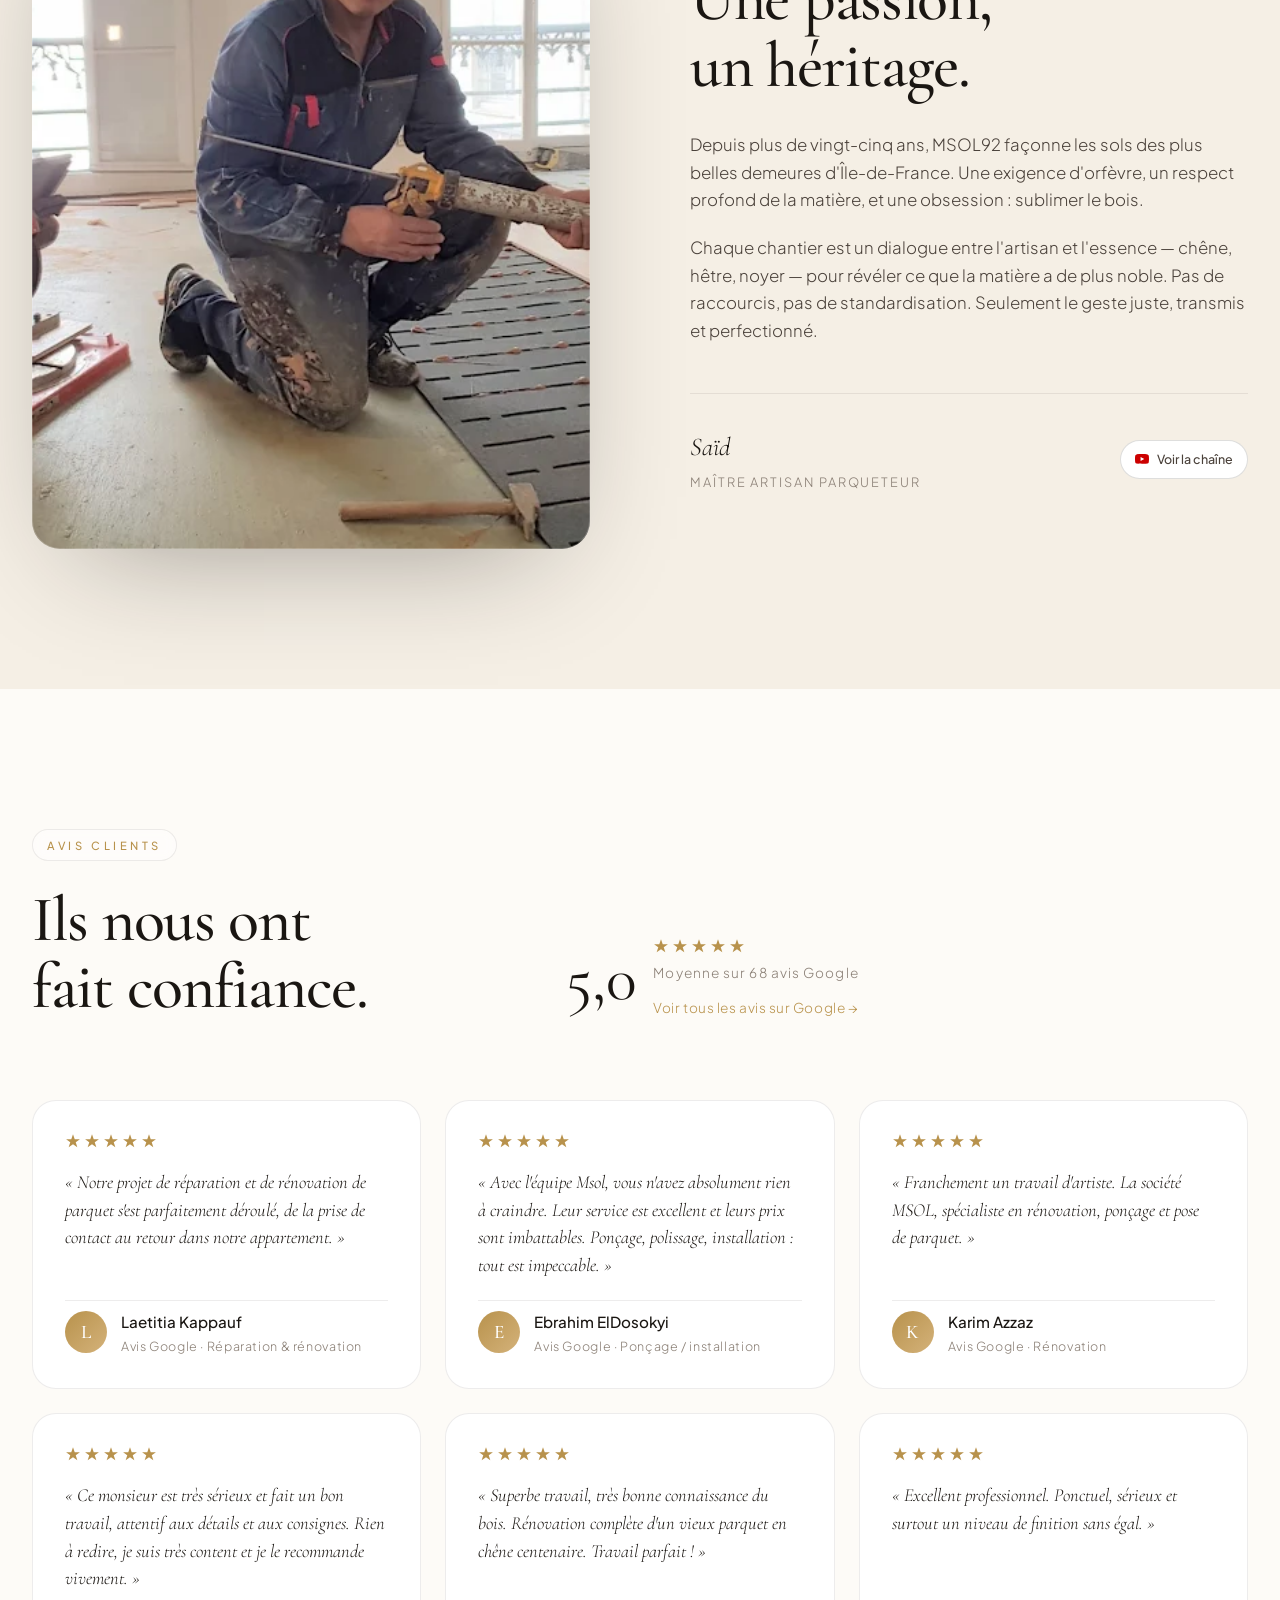
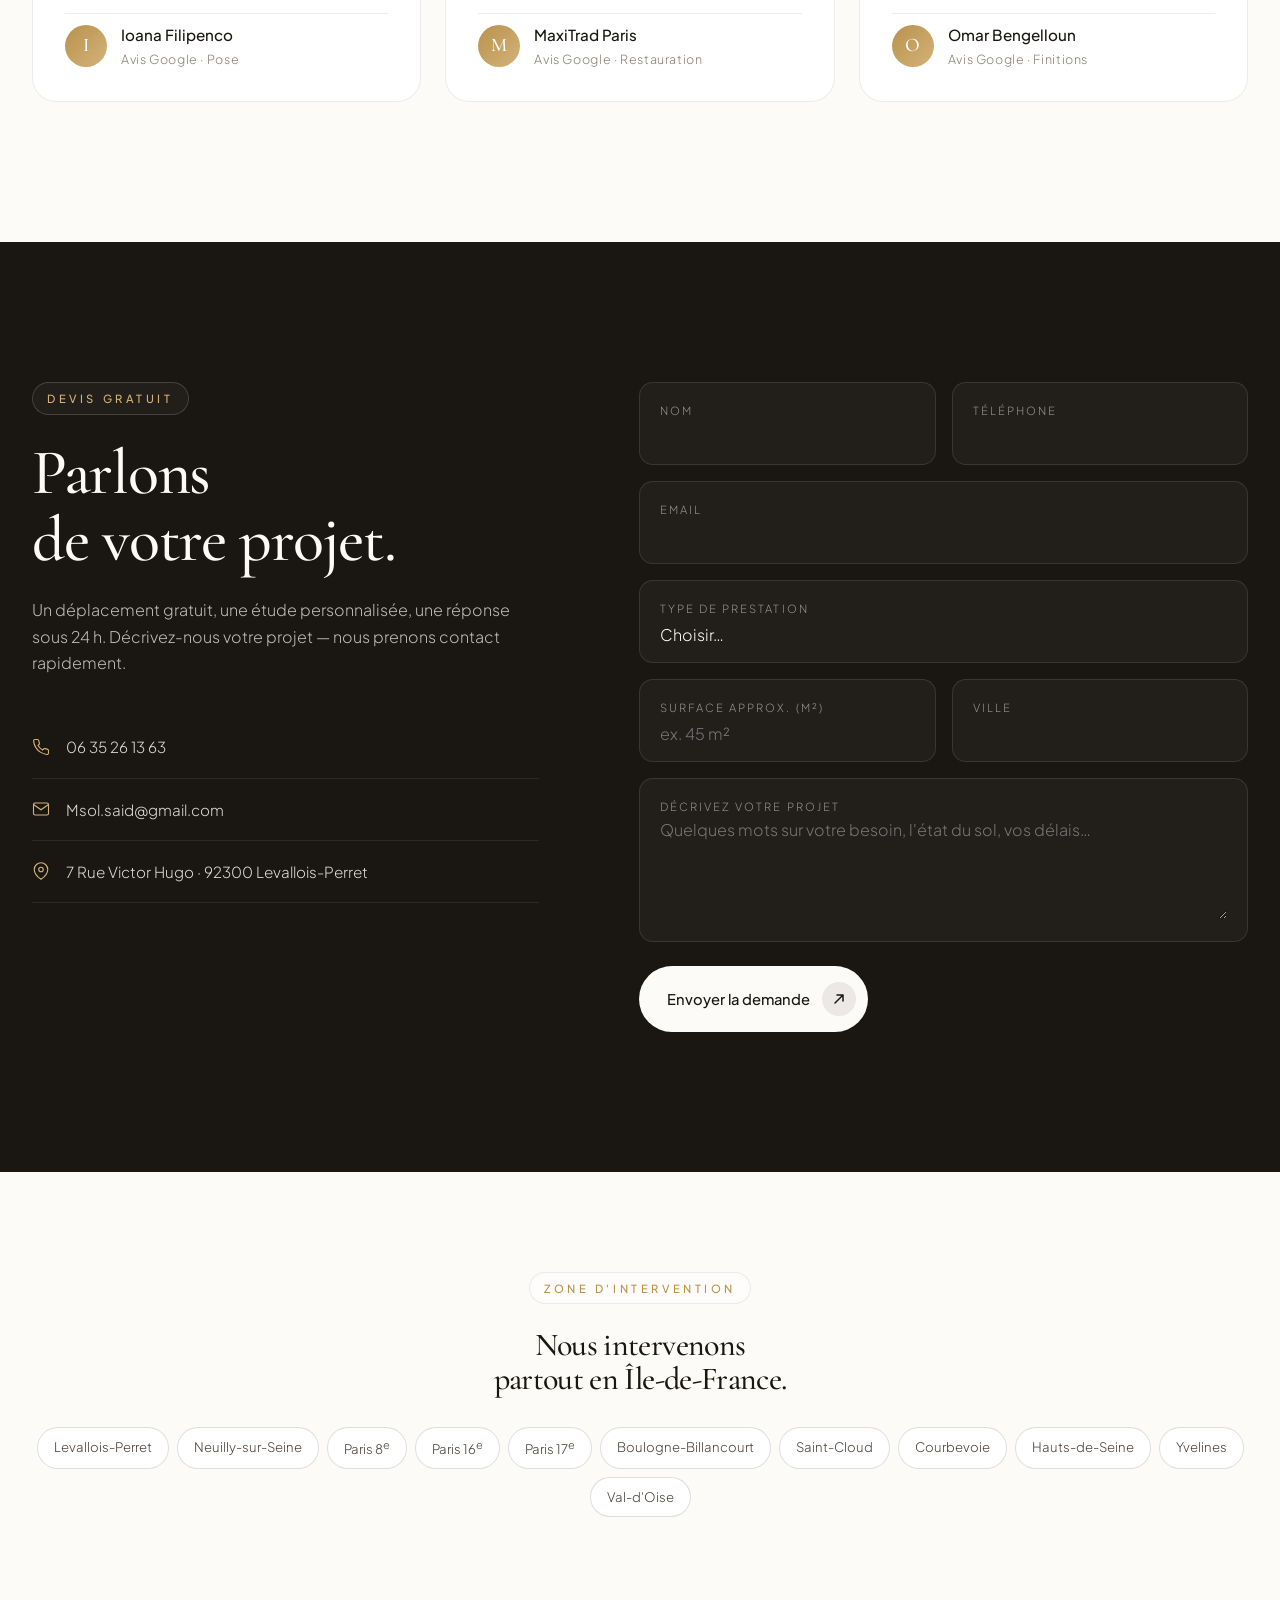
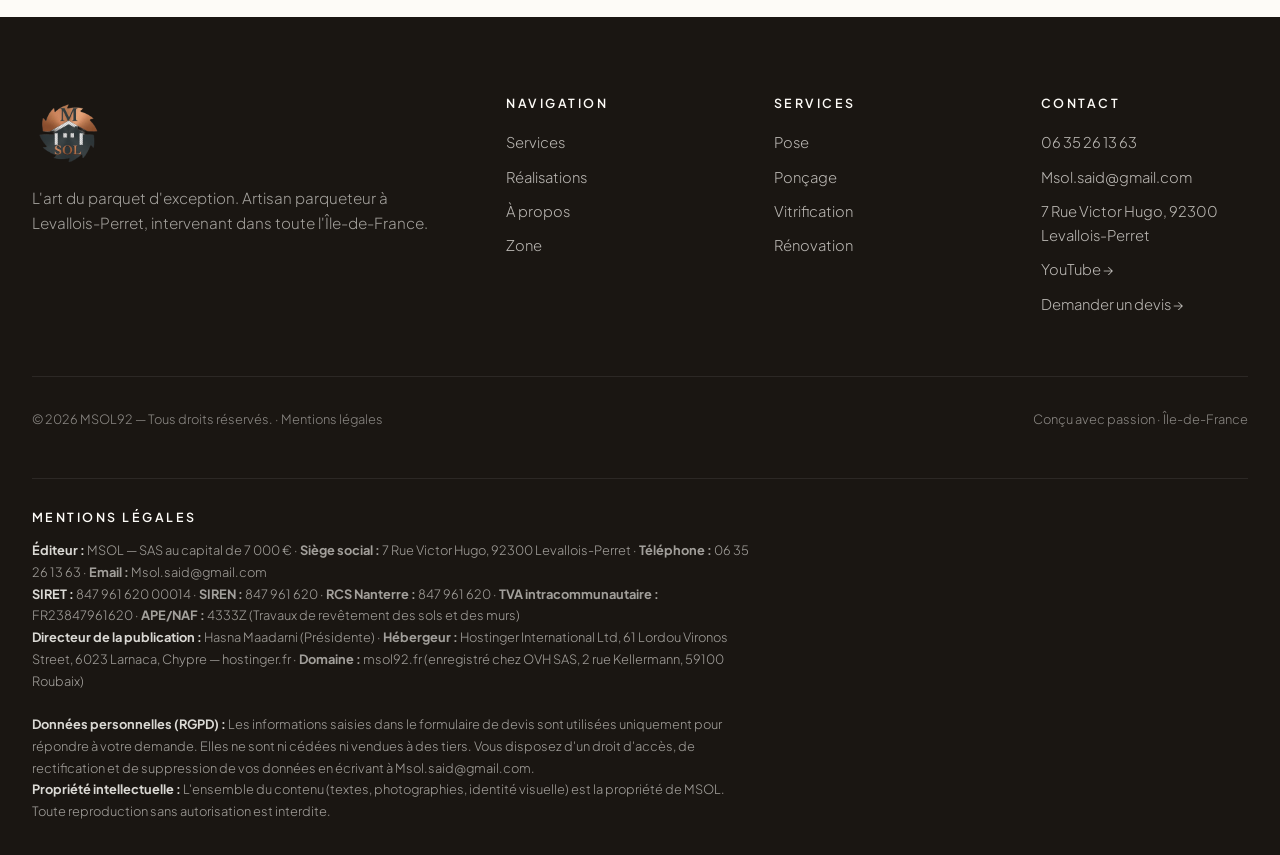
==== commit a44ba68f: "Réaffiche la note Google : 5,0 sur 68 avis Valeur relevée sur la fiche Google Business de MSOL. Affi" ====
--- a/index.html
+++ b/index.html
@@ -830,6 +830,7 @@
       </div>
       <div class="reveal" style="display:flex; flex-direction:column; gap:16px;">
         <div style="display:flex; align-items:center; gap:16px;">
+          <div class="rating-big">5,0</div>
           <div>
             <div class="rev-stars">
               <svg viewBox="0 0 24 24"><path d="M12 2l2.6 7.4h7.8l-6.3 4.6 2.4 7.4-6.5-4.7-6.5 4.7 2.4-7.4-6.3-4.6h7.8z"/></svg>
@@ -838,7 +839,7 @@
               <svg viewBox="0 0 24 24"><path d="M12 2l2.6 7.4h7.8l-6.3 4.6 2.4 7.4-6.5-4.7-6.5 4.7 2.4-7.4-6.3-4.6h7.8z"/></svg>
               <svg viewBox="0 0 24 24"><path d="M12 2l2.6 7.4h7.8l-6.3 4.6 2.4 7.4-6.5-4.7-6.5 4.7 2.4-7.4-6.3-4.6h7.8z"/></svg>
             </div>
-            <div style="font-size:0.85rem; color:var(--ink-mute); margin-top:8px; letter-spacing:0.08em;">Avis Google de clients MSOL92</div>
+            <div style="font-size:0.85rem; color:var(--ink-mute); margin-top:8px; letter-spacing:0.08em;">Moyenne sur 68 avis Google</div>
             <a href="https://www.google.com/maps/place//data=!4m2!3m1!1s0x47e66f56110d241d:0x195a99f3754f362c" target="_blank" rel="noopener" style="display:inline-block; margin-top:12px; font-size:0.85rem; color:var(--gold); letter-spacing:0.04em;">Voir tous les avis sur Google →</a>
           </div>
         </div>
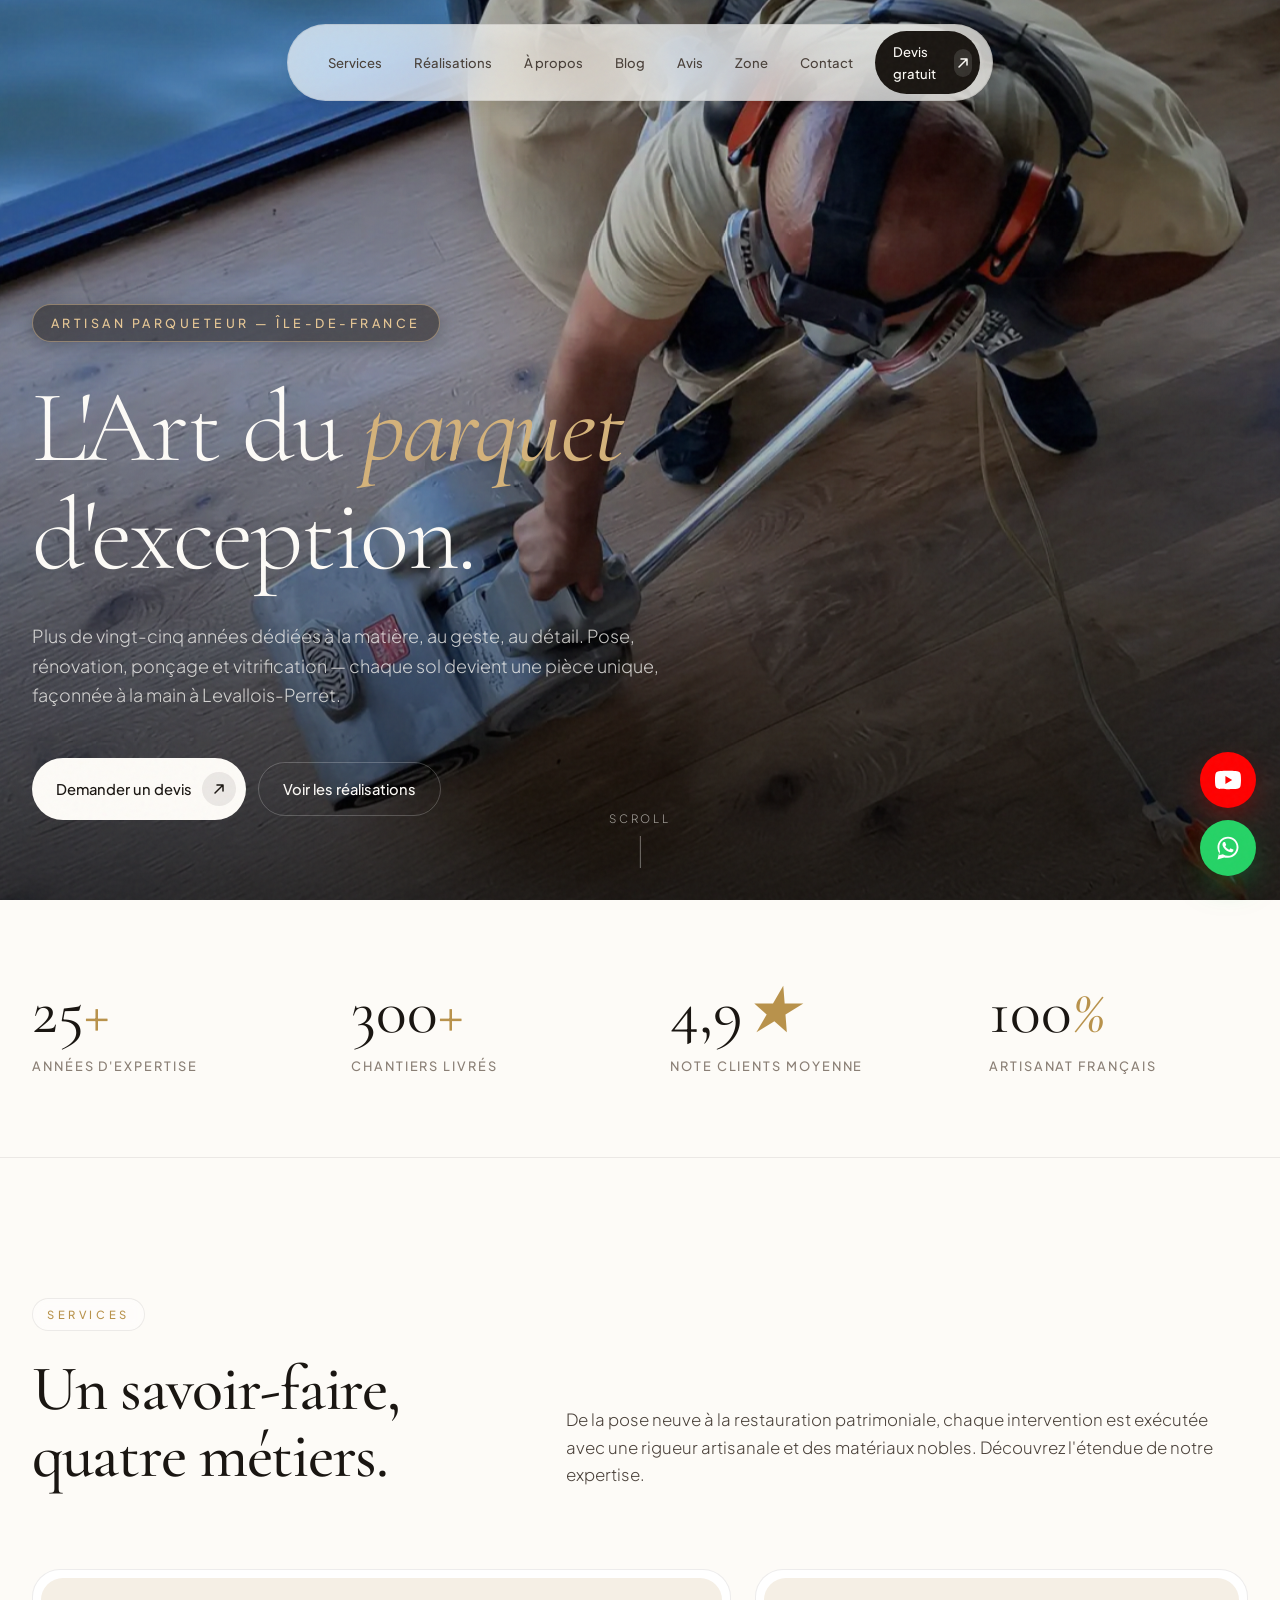
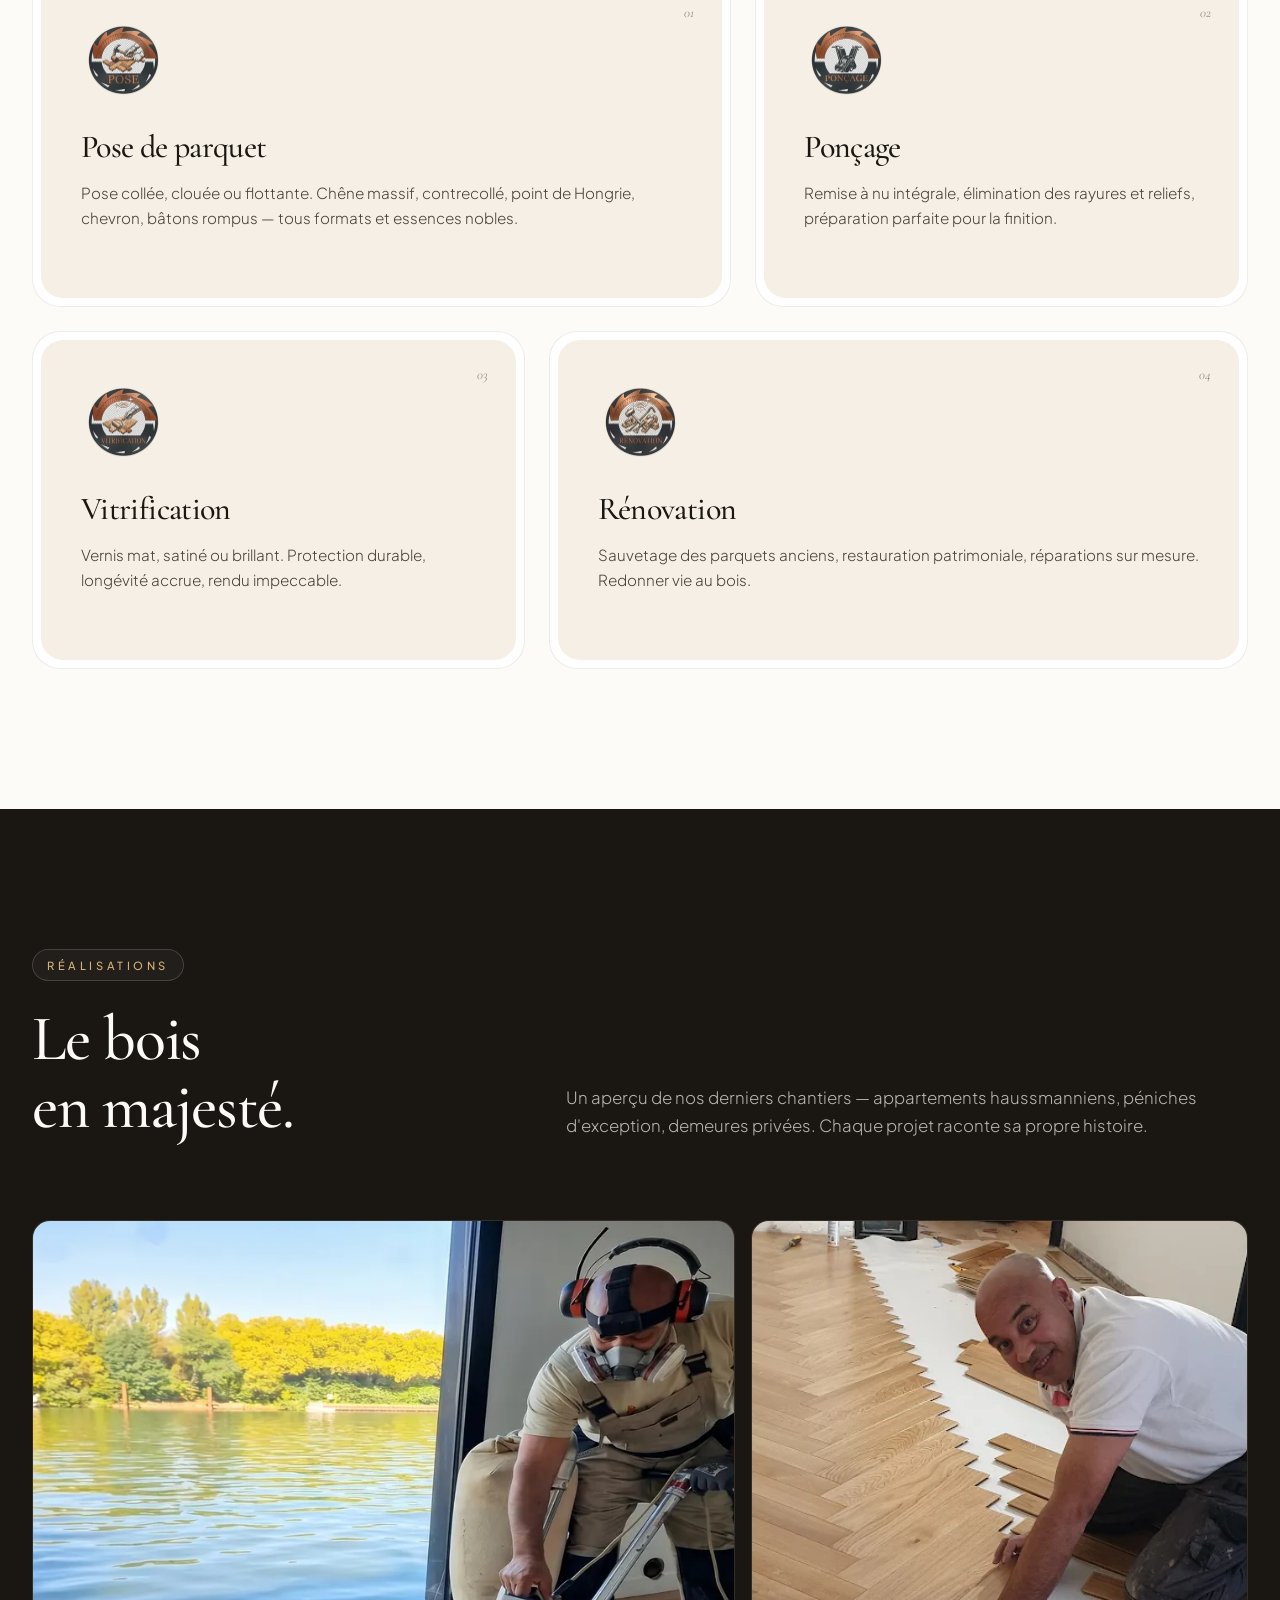
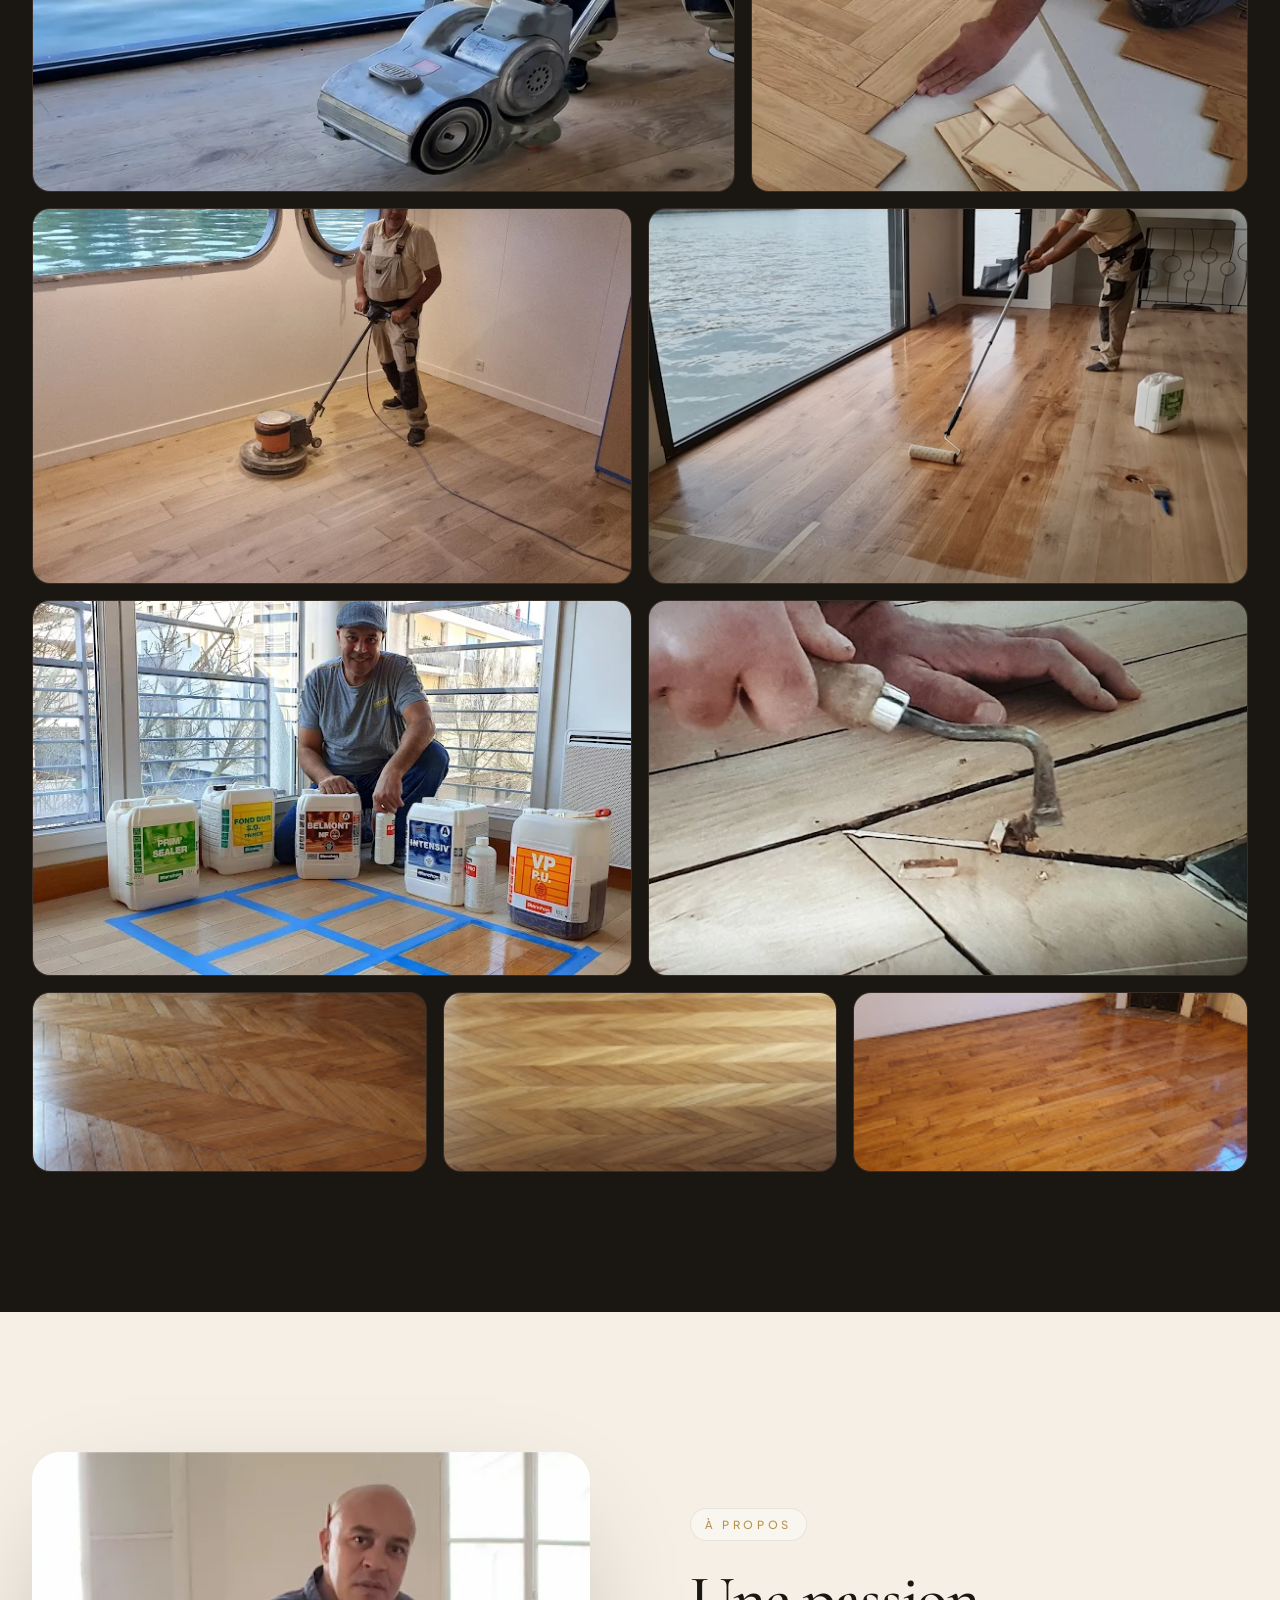
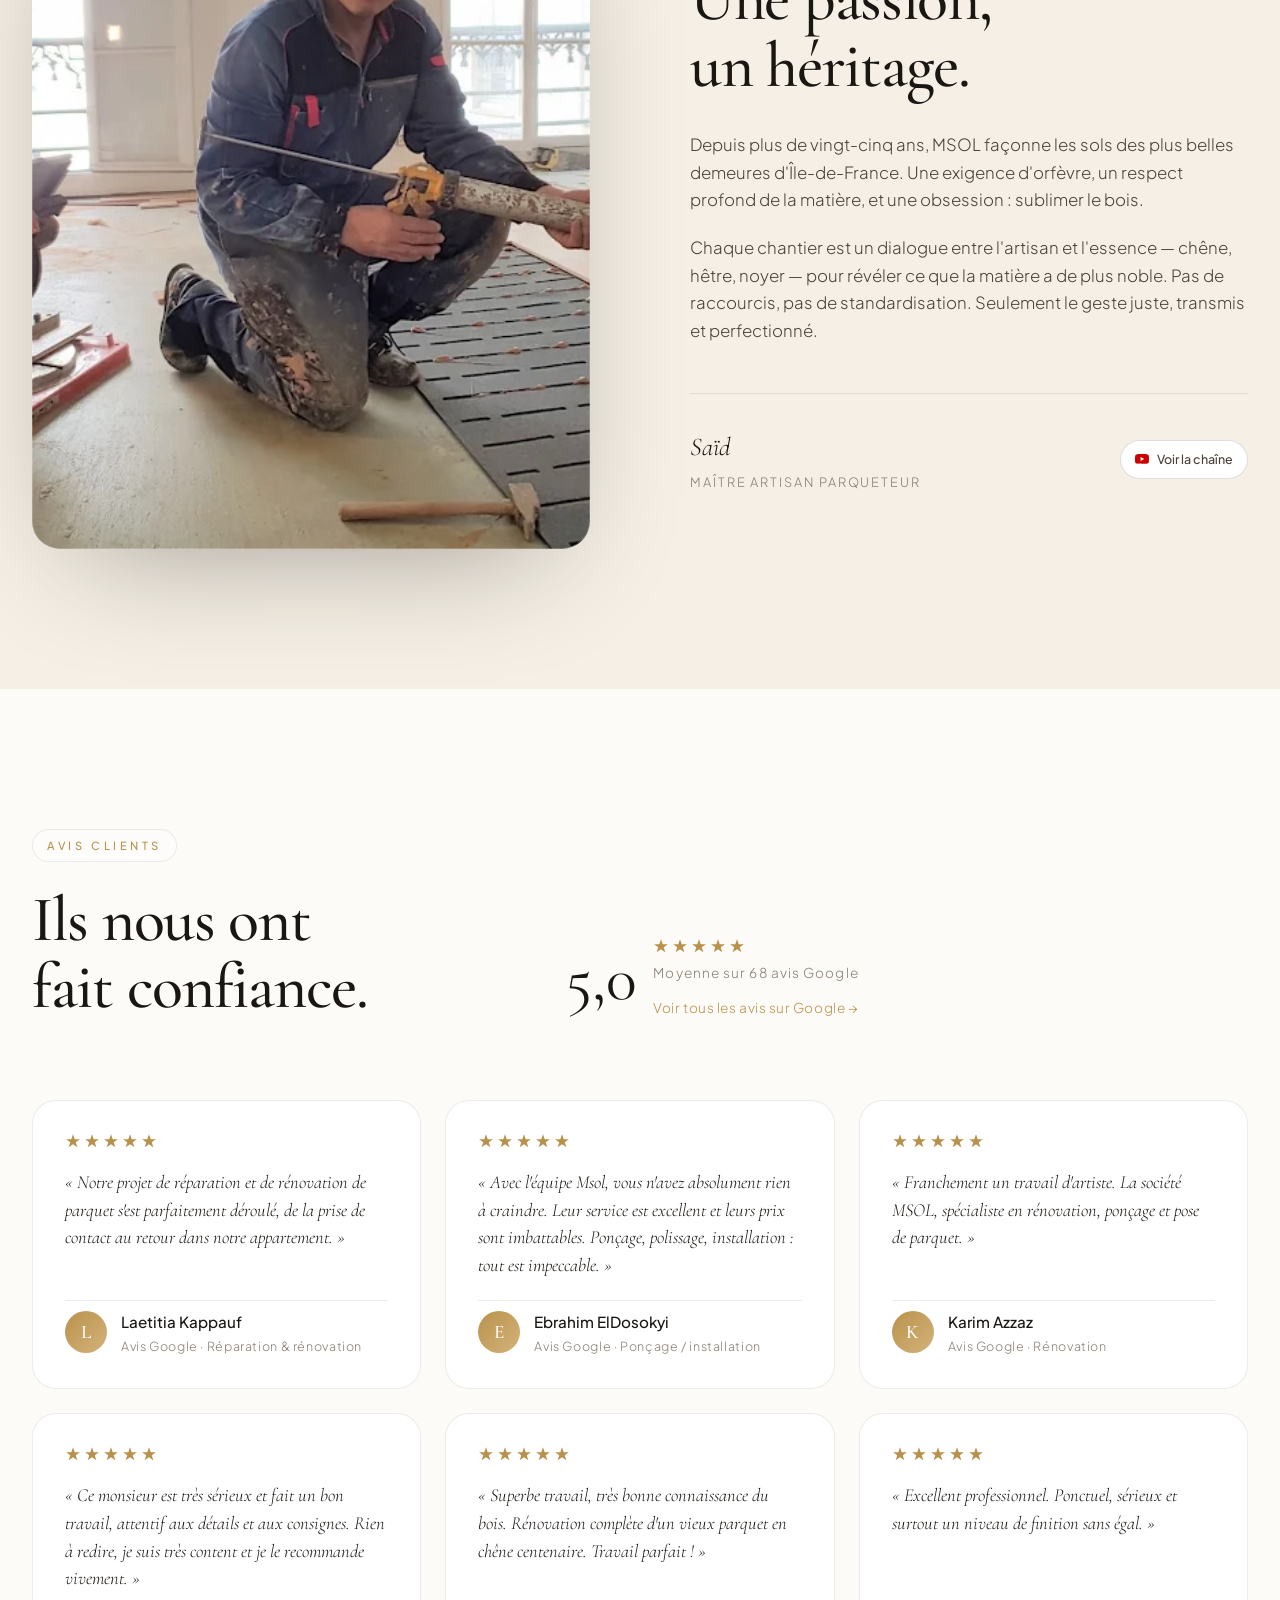
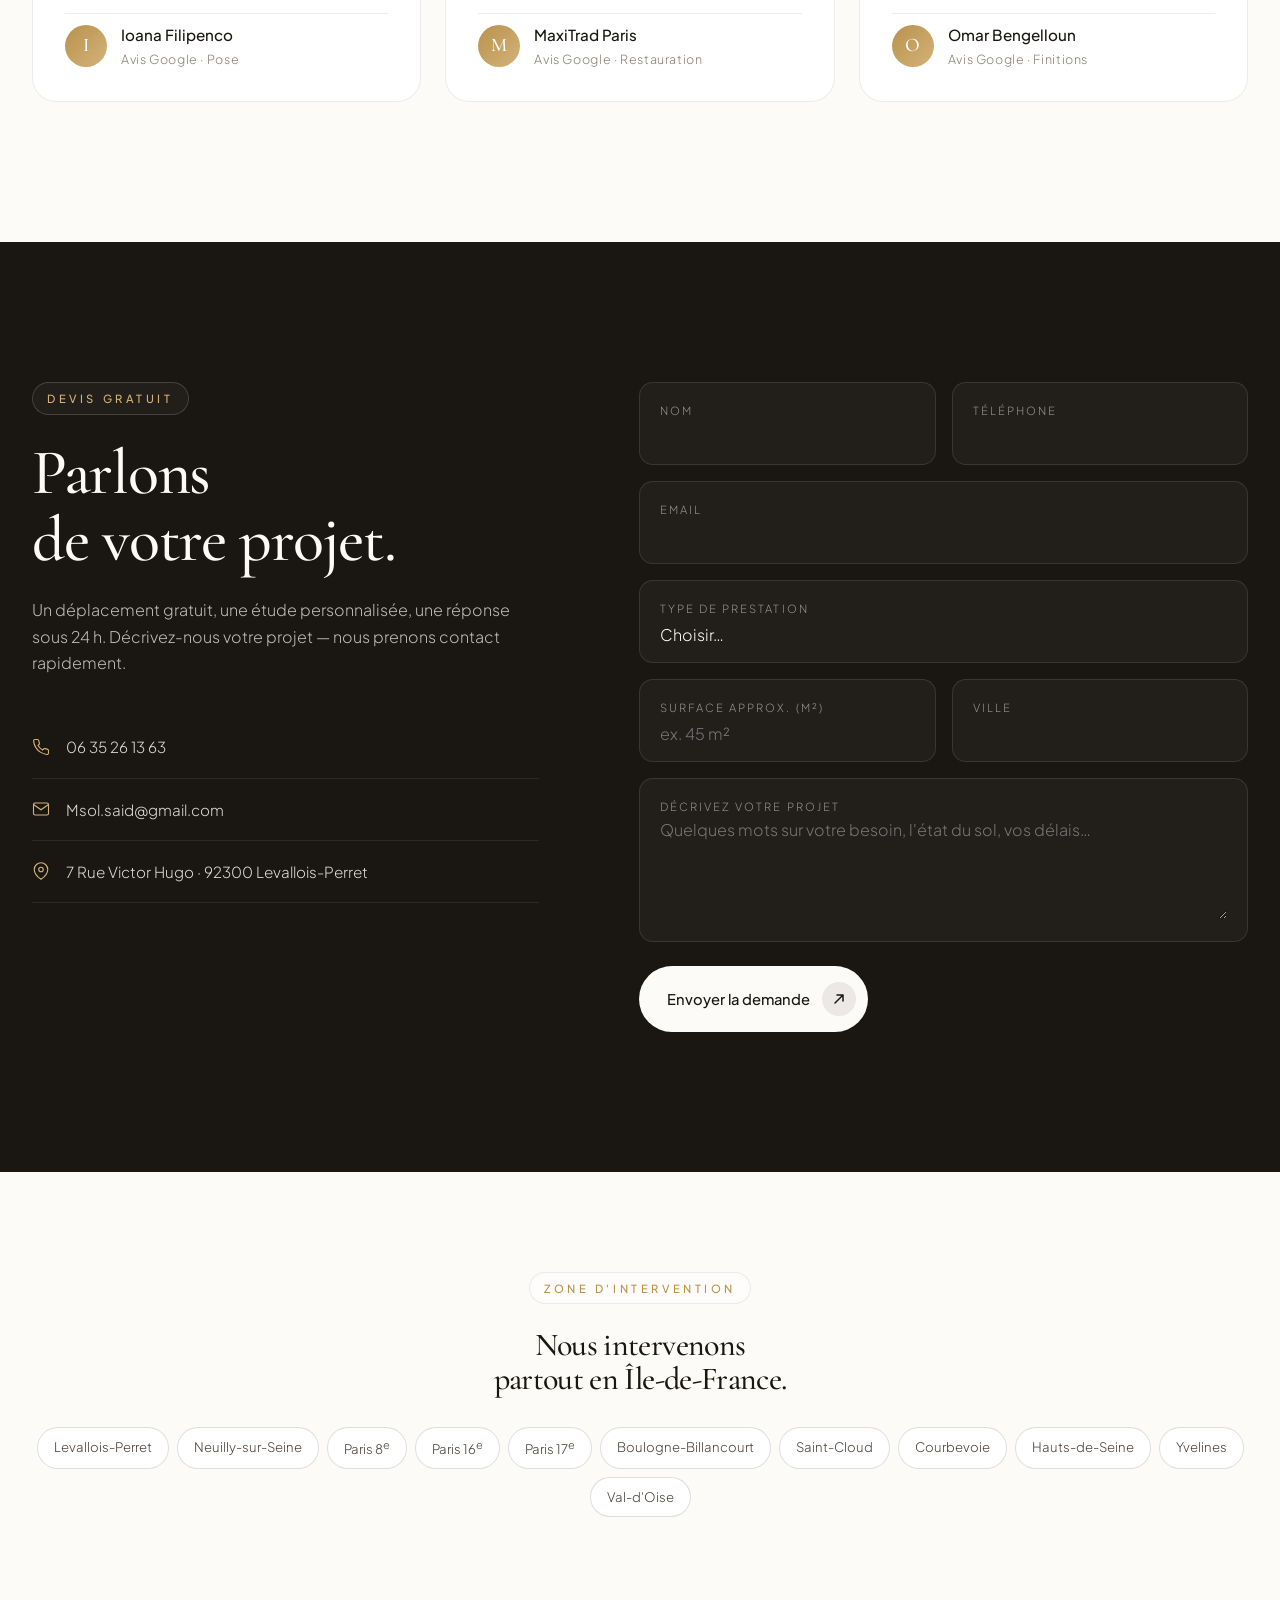
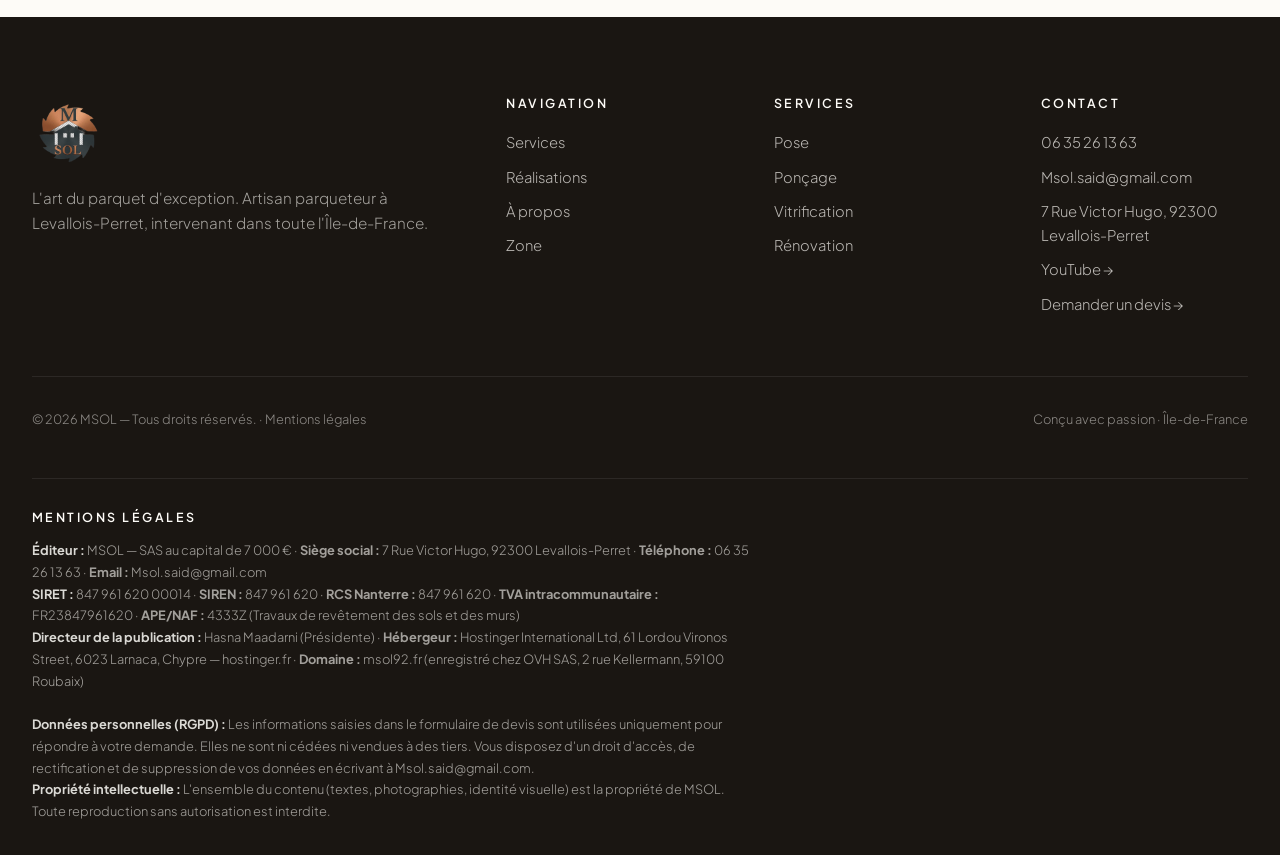
==== commit d11c493d: "Aligne le nom du site sur MSOL La fiche Google Business, le RCS et les mentions légales nomment tous" ====
--- a/index.html
+++ b/index.html
@@ -3,12 +3,12 @@
 <head>
 <meta charset="UTF-8" />
 <meta name="viewport" content="width=device-width, initial-scale=1.0, viewport-fit=cover" />
-<title>MSOL92 — L'Art du Parquet d'Exception | Levallois-Perret</title>
-<meta name="description" content="MSOL92 — Artisan parqueteur d'exception à Levallois-Perret. Pose, rénovation, ponçage et vitrification de parquet en Île-de-France. Devis gratuit." />
+<title>MSOL — L'Art du Parquet d'Exception | Levallois-Perret</title>
+<meta name="description" content="MSOL — Artisan parqueteur d'exception à Levallois-Perret. Pose, rénovation, ponçage et vitrification de parquet en Île-de-France. Devis gratuit." />
 <meta name="theme-color" content="#0E0B08" />
 <link rel="icon" type="image/png" href="images/logo-msol-sm.png" />
 <link rel="apple-touch-icon" href="images/logo-msol-sm.png" />
-<meta property="og:title" content="MSOL92 — L'Art du Parquet d'Exception" />
+<meta property="og:title" content="MSOL — L'Art du Parquet d'Exception" />
 <meta property="og:description" content="Artisan parqueteur à Levallois-Perret. Pose, ponçage, vitrification, rénovation. Île-de-France." />
 <meta property="og:type" content="website" />
 <meta property="og:url" content="https://msol92.fr/" />
@@ -21,7 +21,7 @@
 {
   "@context": "https://schema.org",
   "@type": "HomeAndConstructionBusiness",
-  "name": "MSOL92",
+  "name": "MSOL",
   "legalName": "MSOL",
   "url": "https://msol92.fr/",
   "description": "Artisan parqueteur à Levallois-Perret : pose, rénovation, ponçage et vitrification de parquet en Île-de-France.",
@@ -647,7 +647,7 @@
 
 <!-- ===== NAV ===== -->
 <nav class="nav" id="nav">
-  <a href="#hero" class="brand" aria-label="MSOL92"><img src="images/logo-msol-sm.png" alt="MSOL92" class="brand-logo" width="44" height="44" /></a>
+  <a href="#hero" class="brand" aria-label="MSOL"><img src="images/logo-msol-sm.png" alt="MSOL" class="brand-logo" width="44" height="44" /></a>
   <div class="nav-links">
     <a href="#services">Services</a>
     <a href="#gallery">Réalisations</a>
@@ -663,10 +663,10 @@
 
 <!-- Floating buttons -->
 <div class="float-stack">
-  <a href="https://www.youtube.com/@parqueteurmsol7296" target="_blank" rel="noopener" class="float-btn yt-float" aria-label="Chaîne YouTube MSOL92">
+  <a href="https://www.youtube.com/@parqueteurmsol7296" target="_blank" rel="noopener" class="float-btn yt-float" aria-label="Chaîne YouTube MSOL">
     <svg viewBox="0 0 24 24" width="26" height="26" fill="currentColor"><path d="M23.5 6.2a3 3 0 00-2.1-2.1C19.5 3.5 12 3.5 12 3.5s-7.5 0-9.4.6A3 3 0 00.5 6.2C0 8 0 12 0 12s0 4 .5 5.8a3 3 0 002.1 2.1c1.9.6 9.4.6 9.4.6s7.5 0 9.4-.6a3 3 0 002.1-2.1C24 16 24 12 24 12s0-4-.5-5.8zM9.6 15.6V8.4l6.3 3.6-6.3 3.6z"/></svg>
   </a>
-  <a href="https://wa.me/33635261363?text=Bonjour%20MSOL92%2C%20je%20souhaite%20un%20devis%20pour%20mon%20parquet." target="_blank" rel="noopener" class="float-btn wa-float" aria-label="Contacter MSOL92 sur WhatsApp">
+  <a href="https://wa.me/33635261363?text=Bonjour%20MSOL%2C%20je%20souhaite%20un%20devis%20pour%20mon%20parquet." target="_blank" rel="noopener" class="float-btn wa-float" aria-label="Contacter MSOL sur WhatsApp">
     <svg viewBox="0 0 32 32" width="28" height="28" fill="currentColor"><path d="M16.003 3C9.374 3 4 8.373 4 15c0 2.39.69 4.62 1.879 6.499L4 29l7.7-2.019A11.95 11.95 0 0016.003 27C22.63 27 28 21.627 28 15S22.63 3 16.003 3zm0 21.818c-1.945 0-3.78-.518-5.358-1.422l-.385-.227-4.566 1.198 1.22-4.451-.25-.4A9.79 9.79 0 016.18 15c0-5.418 4.41-9.818 9.823-9.818 5.413 0 9.817 4.4 9.817 9.818s-4.404 9.818-9.817 9.818zm5.61-7.353c-.31-.155-1.83-.903-2.114-1.006-.283-.103-.49-.155-.696.155s-.799 1.006-.98 1.213c-.18.207-.36.232-.67.077-.31-.155-1.31-.483-2.495-1.539-.922-.822-1.545-1.836-1.726-2.146-.18-.31-.019-.477.136-.632.139-.139.31-.36.464-.54.155-.18.207-.31.31-.517.103-.207.052-.387-.026-.542-.077-.155-.696-1.677-.954-2.297-.251-.602-.508-.52-.696-.529l-.593-.011a1.14 1.14 0 00-.825.387c-.283.31-1.083 1.058-1.083 2.58 0 1.523 1.108 2.994 1.262 3.2.155.207 2.18 3.33 5.282 4.671.738.319 1.314.509 1.763.651.74.235 1.413.202 1.945.123.594-.089 1.83-.748 2.088-1.471.258-.722.258-1.342.18-1.471-.077-.129-.283-.207-.593-.362z"/></svg>
   </a>
 </div>
@@ -798,12 +798,12 @@
   <div class="container">
     <div class="about-grid">
       <div class="about-image reveal">
-        <img loading="lazy" decoding="async" src="images/said-portrait.webp" alt="Saïd, artisan parqueteur MSOL92" />
+        <img loading="lazy" decoding="async" src="images/said-portrait.webp" alt="Saïd, artisan parqueteur MSOL" />
       </div>
       <div class="reveal">
         <span class="eyebrow">À propos</span>
         <h2 style="margin-top:24px;">Une passion,<br/>un héritage.</h2>
-        <p>Depuis plus de vingt-cinq ans, MSOL92 façonne les sols des plus belles demeures d'Île-de-France. Une exigence d'orfèvre, un respect profond de la matière, et une obsession : sublimer le bois.</p>
+        <p>Depuis plus de vingt-cinq ans, MSOL façonne les sols des plus belles demeures d'Île-de-France. Une exigence d'orfèvre, un respect profond de la matière, et une obsession : sublimer le bois.</p>
         <p>Chaque chantier est un dialogue entre l'artisan et l'essence — chêne, hêtre, noyer — pour révéler ce que la matière a de plus noble. Pas de raccourcis, pas de standardisation. Seulement le geste juste, transmis et perfectionné.</p>
         <div class="signature">
           <div>
@@ -990,7 +990,7 @@
   <div class="container">
     <div class="foot-grid">
       <div>
-        <div class="foot-brand"><img src="images/logo-msol-sm.png" alt="MSOL92" loading="lazy" style="width:72px; height:72px; object-fit:contain; display:block;" /></div>
+        <div class="foot-brand"><img src="images/logo-msol-sm.png" alt="MSOL" loading="lazy" style="width:72px; height:72px; object-fit:contain; display:block;" /></div>
         <p style="color:rgba(253,251,247,0.6); max-width:36ch; font-size:0.95rem;">L'art du parquet d'exception. Artisan parqueteur à Levallois-Perret, intervenant dans toute l'Île-de-France.</p>
       </div>
       <div>
@@ -1023,7 +1023,7 @@
       </div>
     </div>
     <div class="foot-bottom">
-      <div>© <span id="year"></span> MSOL92 — Tous droits réservés. · <a href="#legal" style="color:inherit;">Mentions légales</a></div>
+      <div>© <span id="year"></span> MSOL — Tous droits réservés. · <a href="#legal" style="color:inherit;">Mentions légales</a></div>
       <div>Conçu avec passion · Île-de-France</div>
     </div>
 
@@ -1080,7 +1080,7 @@
     const f = e.target;
     const get = n => (f.elements[n]?.value || '').trim();
     const body = `Nom: ${get('nom')}%0D%0ATéléphone: ${get('telephone')}%0D%0AEmail: ${get('email')}%0D%0APrestation: ${get('prestation')}%0D%0ASurface: ${get('surface')}%0D%0AVille: ${get('ville')}%0D%0A%0D%0AMessage:%0D%0A${encodeURIComponent(get('message'))}`;
-    const subject = `Demande de devis — ${get('prestation') || 'MSOL92'} (${get('nom')})`;
+    const subject = `Demande de devis — ${get('prestation') || 'MSOL'} (${get('nom')})`;
     window.location.href = `mailto:Msol.said@gmail.com?subject=${encodeURIComponent(subject)}&body=${body}`;
     return false;
   }
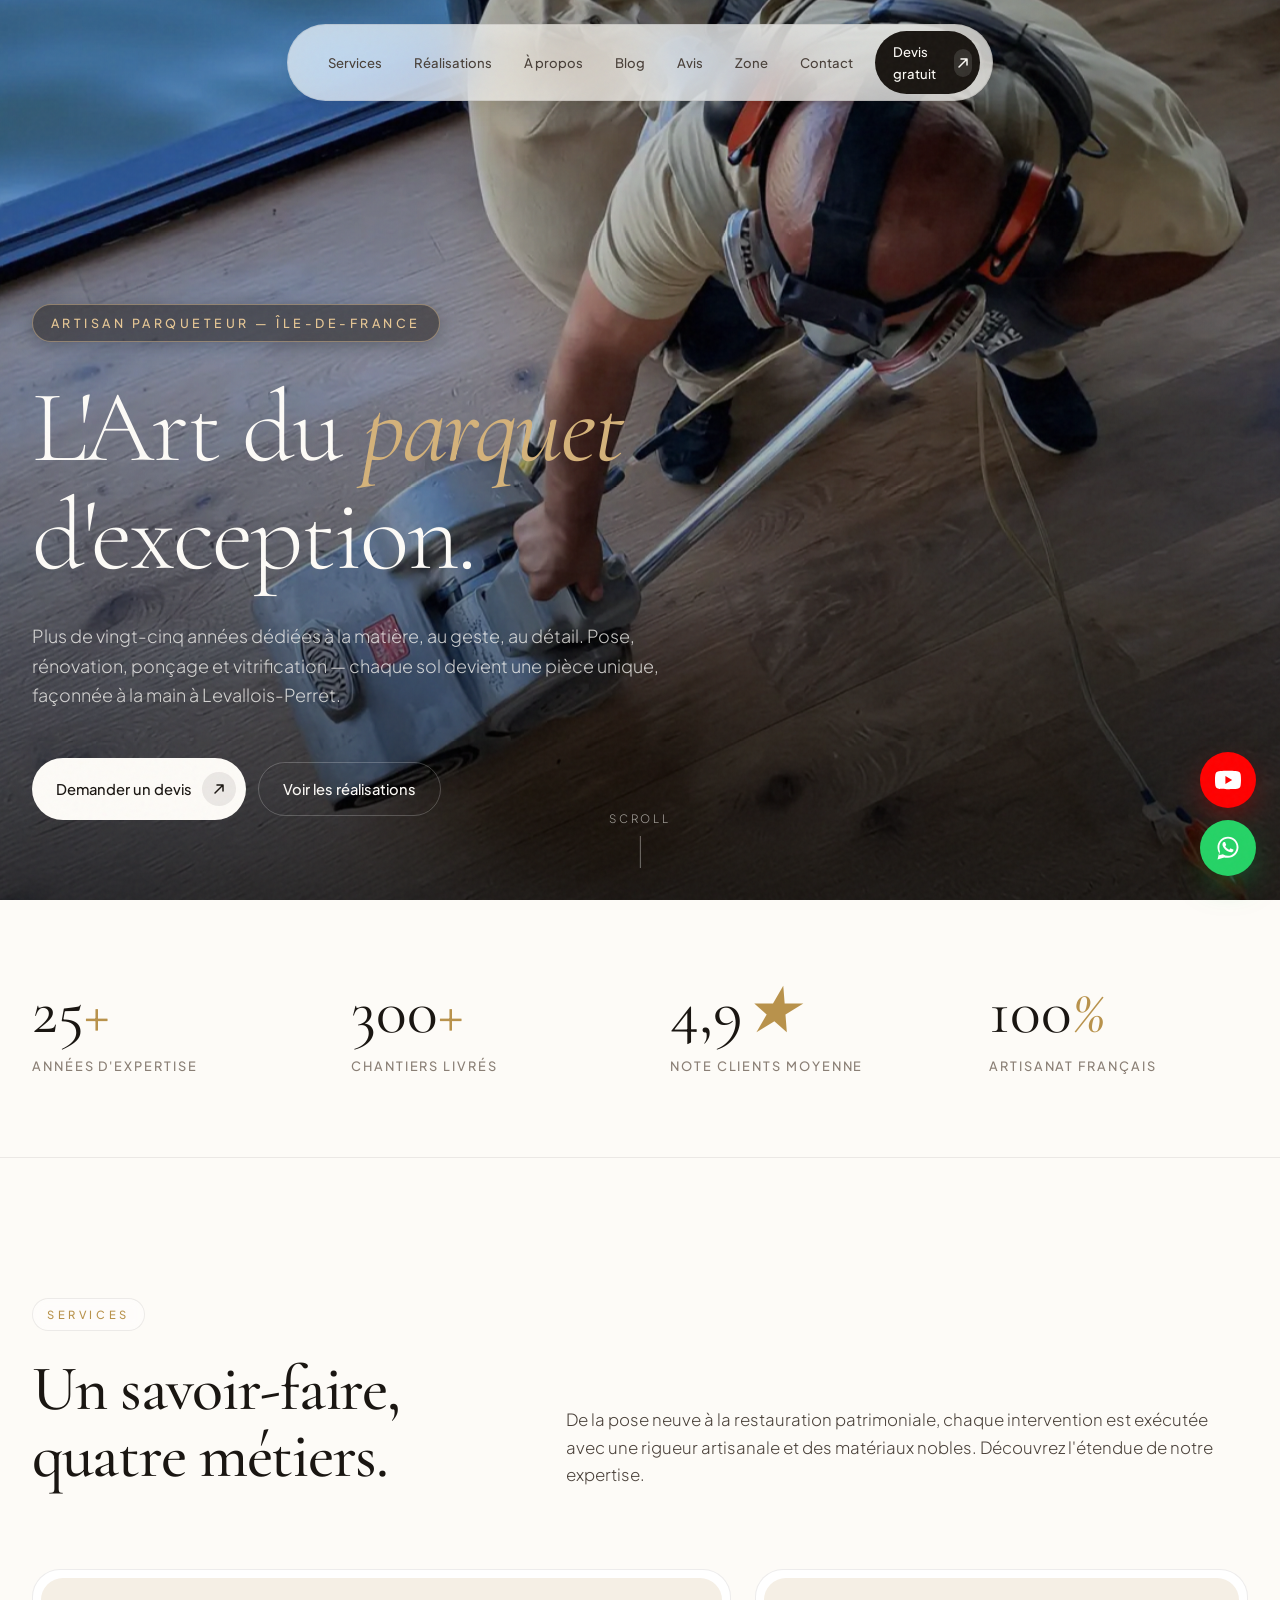
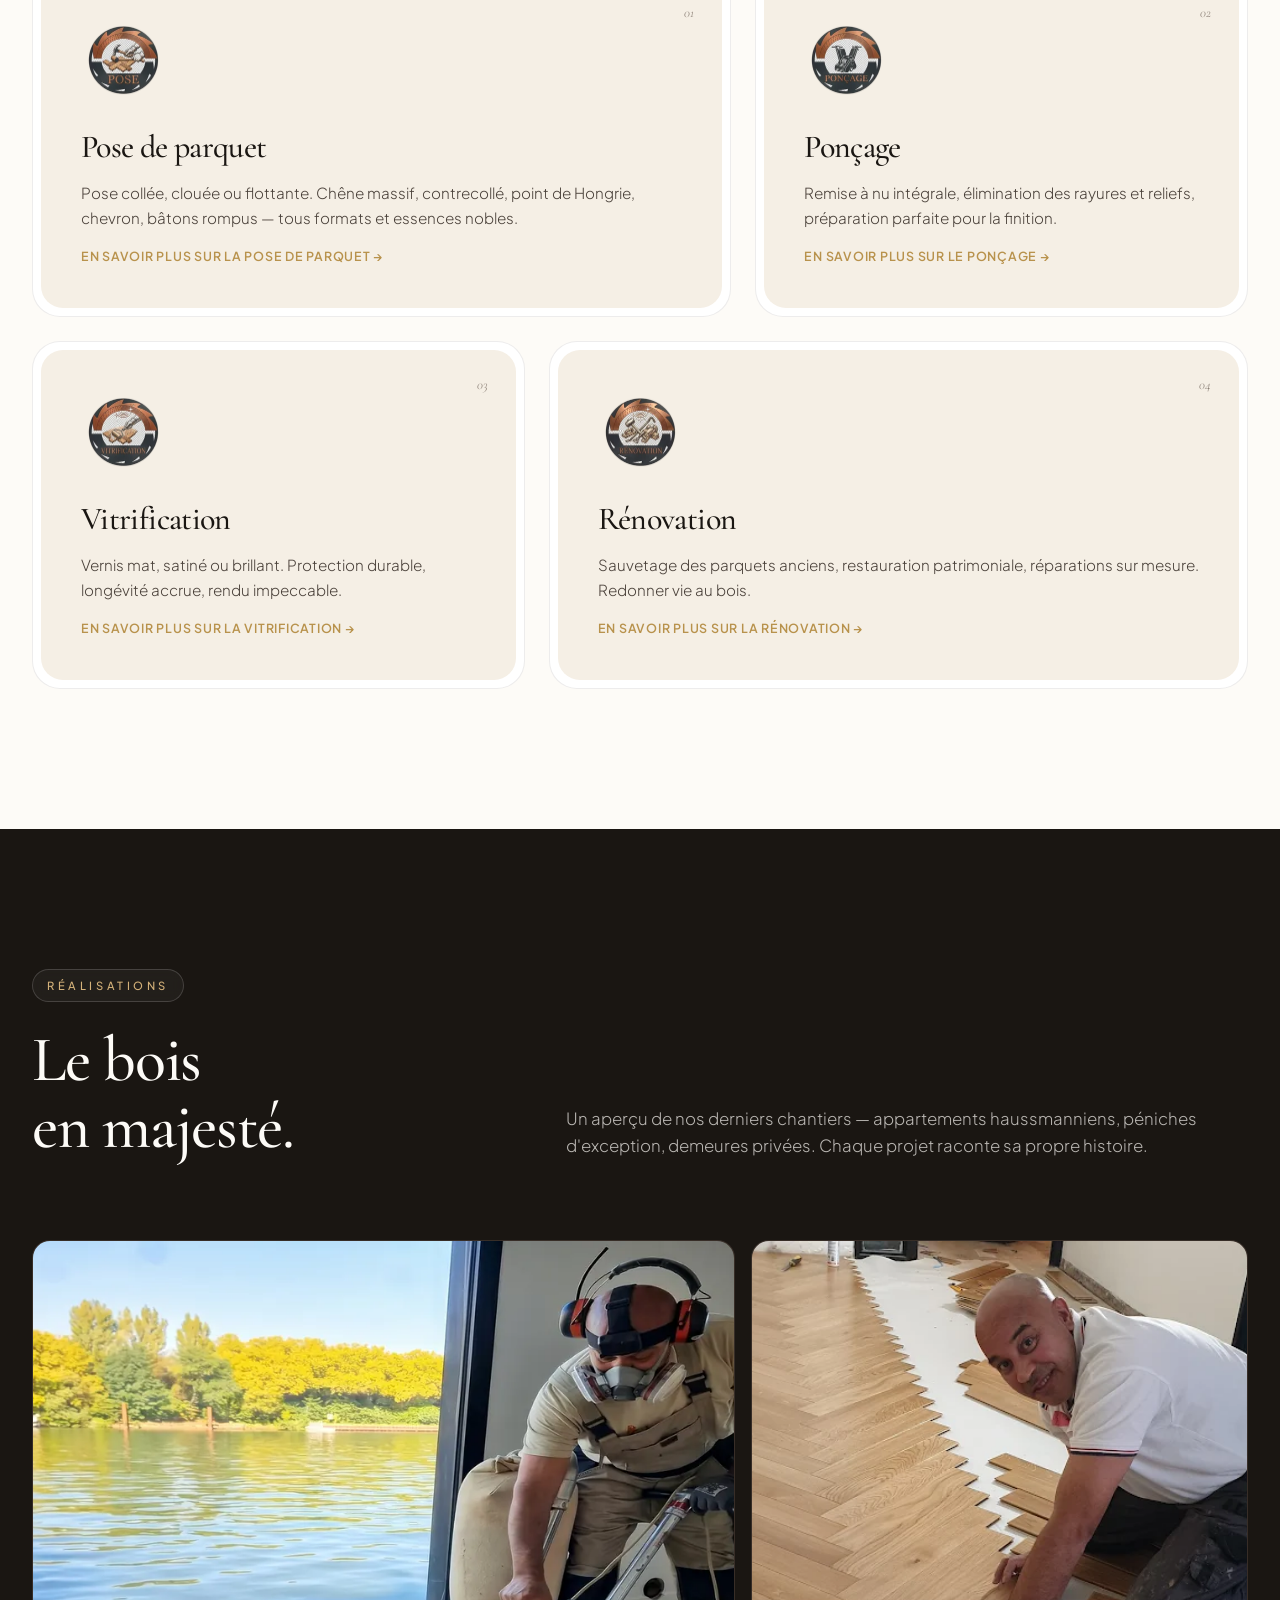
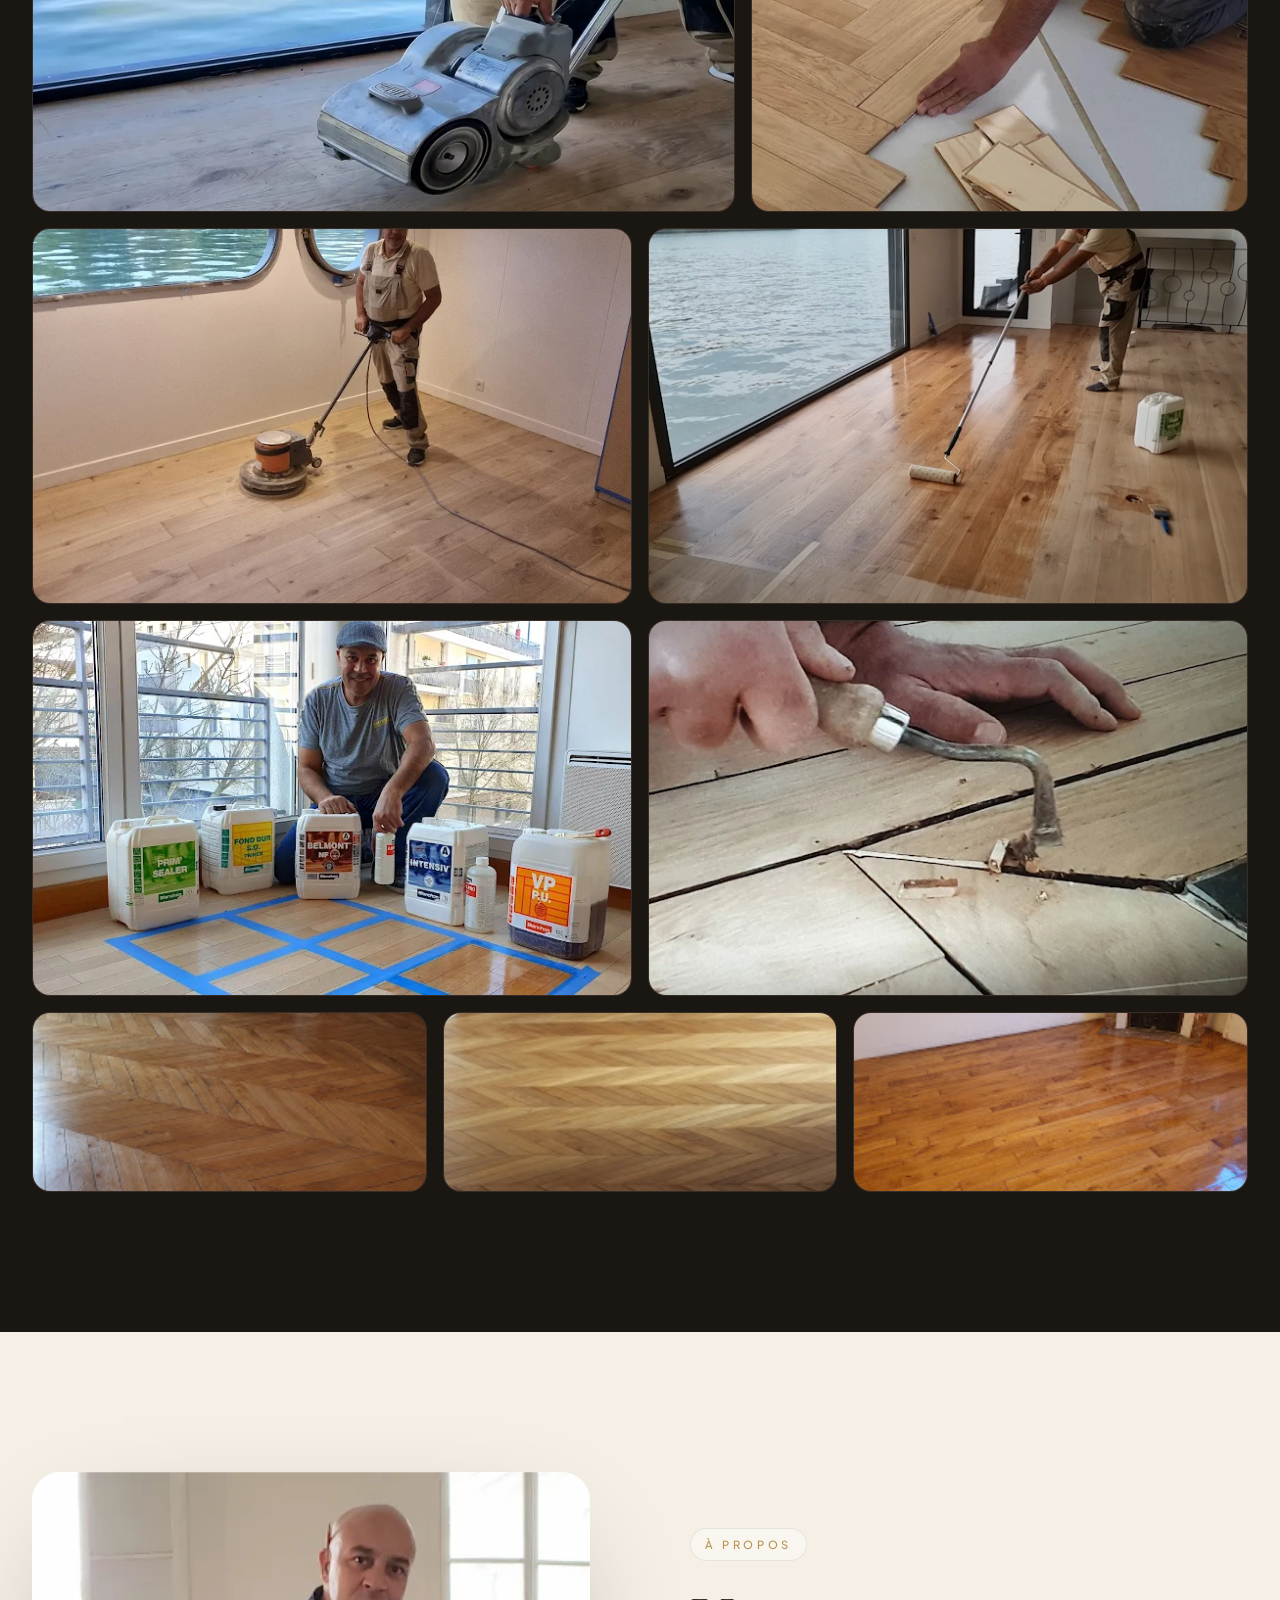
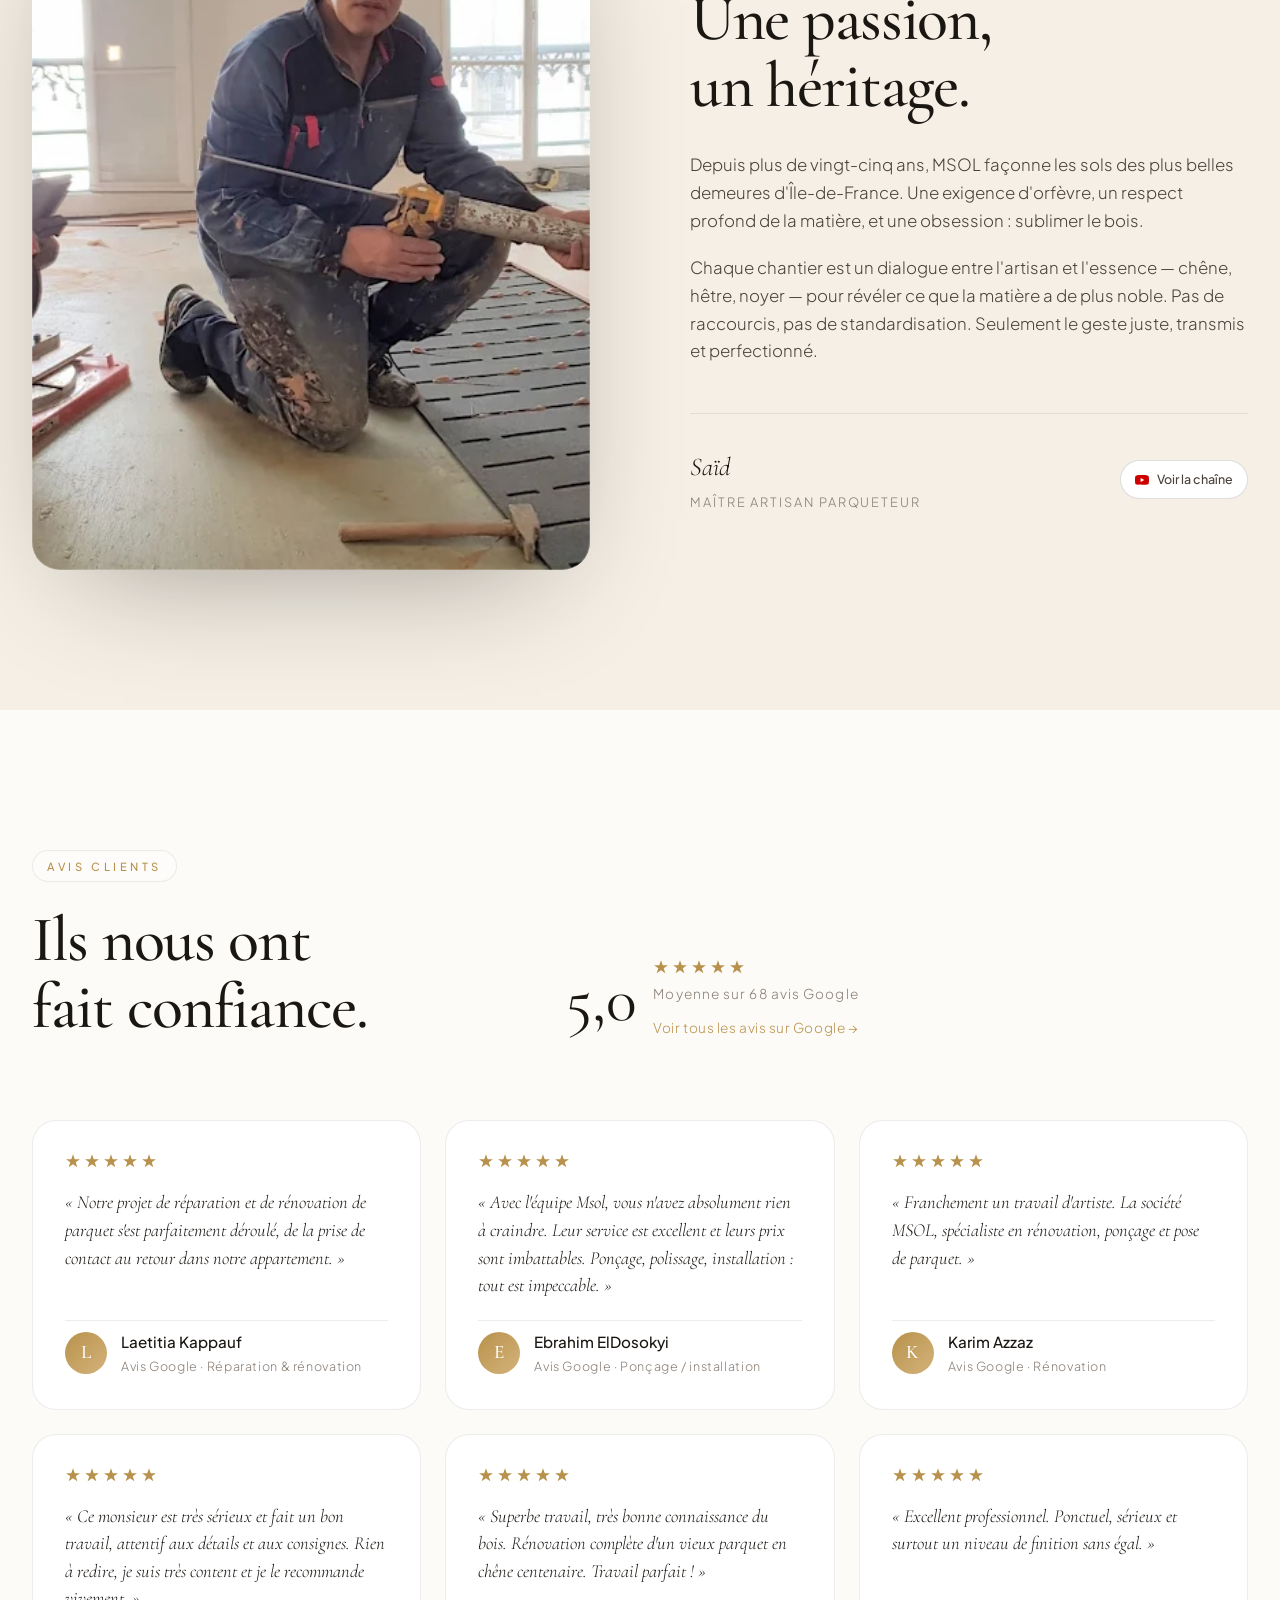
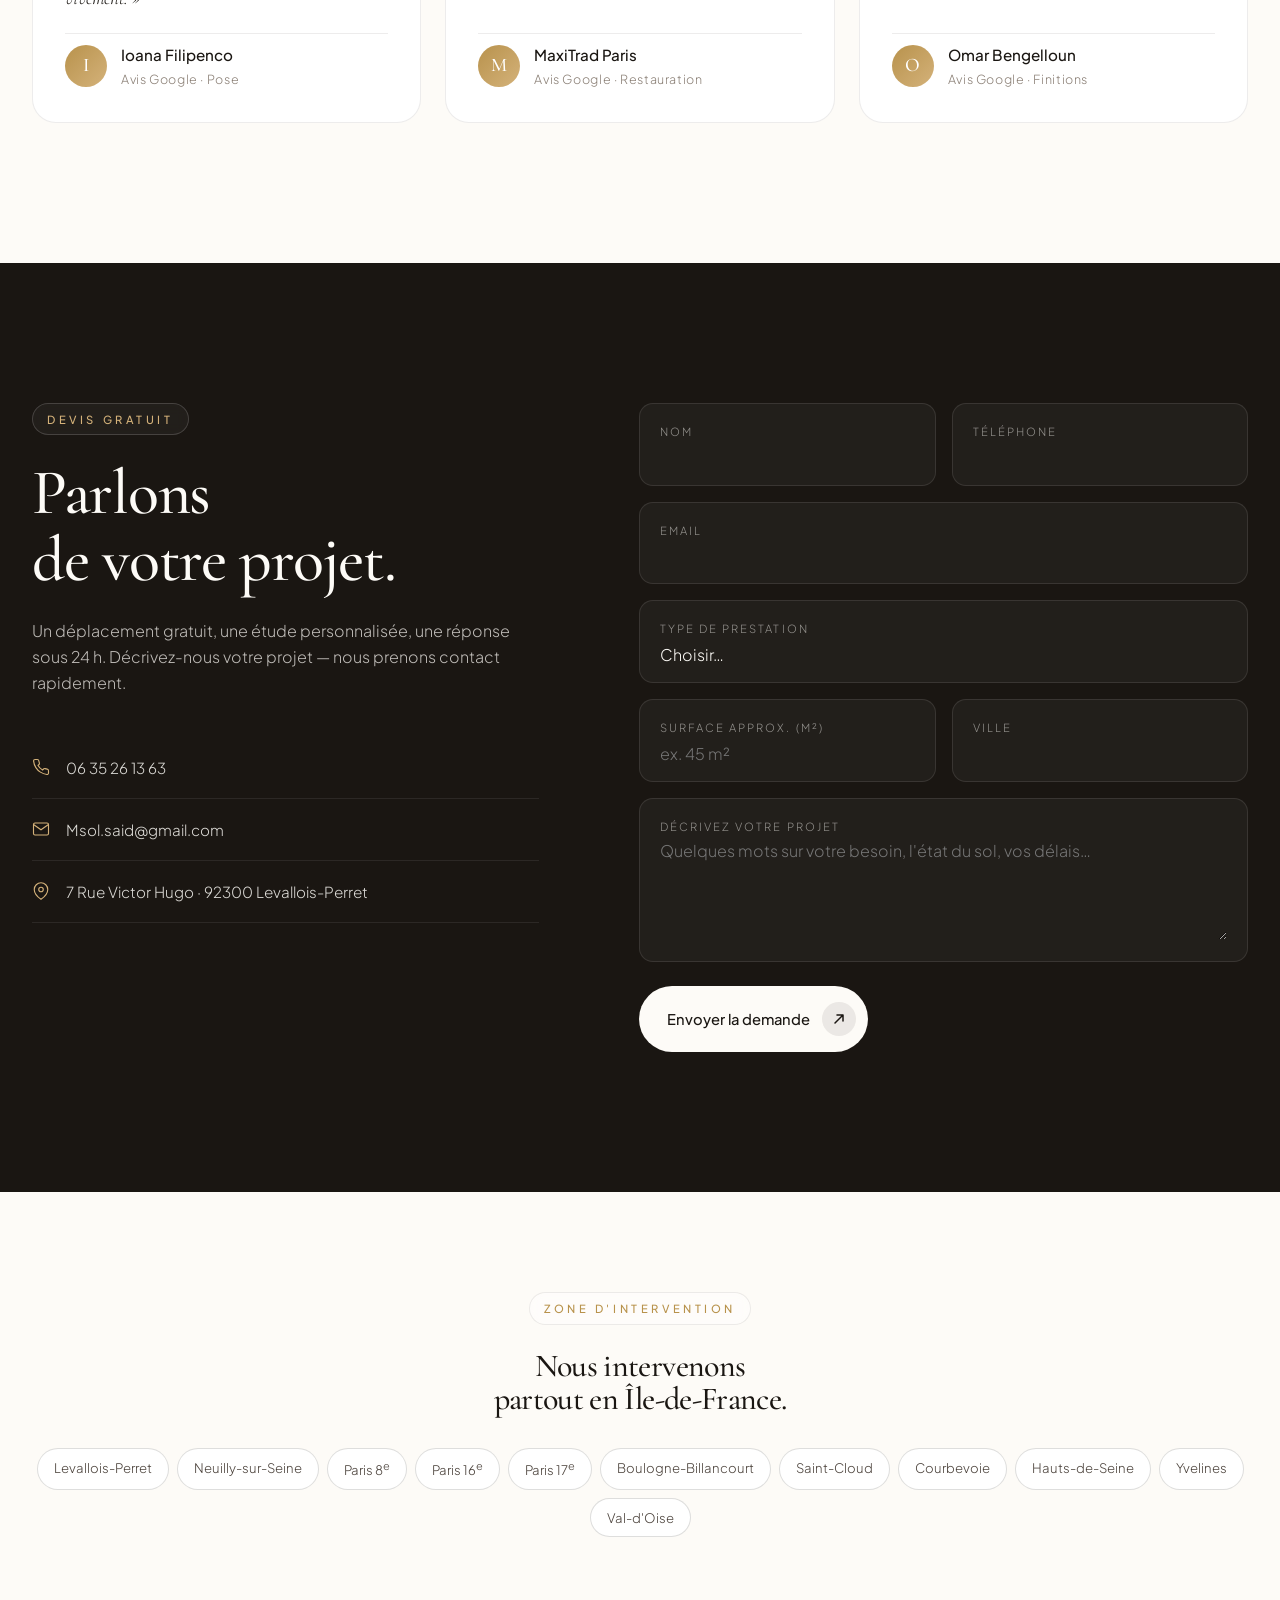
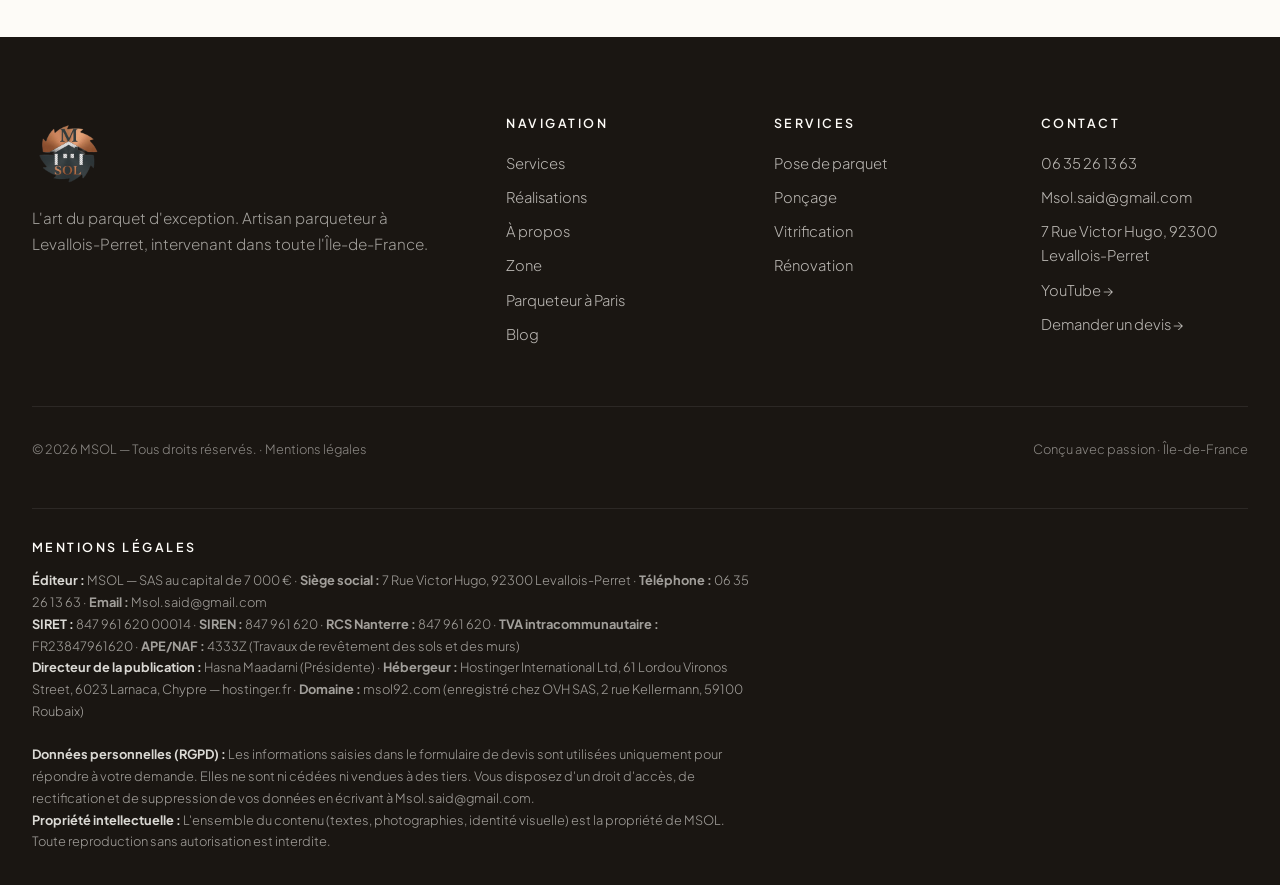
==== commit cff7a353: "SEO : msol92.com, pages services, schema local, GA4, Search Console" ====
--- a/index.html
+++ b/index.html
@@ -11,24 +11,34 @@
 <meta property="og:title" content="MSOL — L'Art du Parquet d'Exception" />
 <meta property="og:description" content="Artisan parqueteur à Levallois-Perret. Pose, ponçage, vitrification, rénovation. Île-de-France." />
 <meta property="og:type" content="website" />
-<meta property="og:url" content="https://msol92.fr/" />
-<meta property="og:image" content="https://msol92.fr/images/hero-bg-1920.webp" />
+<meta property="og:url" content="https://msol92.com/" />
+<meta property="og:image" content="https://msol92.com/images/hero-bg-1920.webp" />
 <meta property="og:locale" content="fr_FR" />
-<link rel="canonical" href="https://msol92.fr/" />
+<link rel="canonical" href="https://msol92.com/" />
+<meta name="robots" content="index, follow, max-image-preview:large, max-snippet:-1" />
+<meta name="google-site-verification" content="xqaC7H9DrvrMh5h80djoyIaNnKscNdovp-y-8C3af2I" />
+<meta name="twitter:card" content="summary_large_image" />
+<meta name="twitter:title" content="MSOL — L'Art du Parquet d'Exception" />
+<meta name="twitter:description" content="Artisan parqueteur à Levallois-Perret. Pose, ponçage, vitrification, rénovation. Île-de-France." />
+<meta name="twitter:image" content="https://msol92.com/images/hero-bg-1920.webp" />
+<meta property="og:site_name" content="MSOL" />
 <link rel="preload" as="image" href="images/hero-bg-1920.webp" media="(min-width: 900px)" />
 <link rel="preload" as="image" href="images/hero-bg-900.webp" media="(max-width: 899px)" />
 <script type="application/ld+json">
 {
   "@context": "https://schema.org",
   "@type": "HomeAndConstructionBusiness",
+  "@id": "https://msol92.com/#organization",
   "name": "MSOL",
   "legalName": "MSOL",
-  "url": "https://msol92.fr/",
-  "description": "Artisan parqueteur à Levallois-Perret : pose, rénovation, ponçage et vitrification de parquet en Île-de-France.",
-  "image": "https://msol92.fr/images/hero-bg-1920.webp",
-  "logo": "https://msol92.fr/images/logo-msol-sm.png",
+  "alternateName": "MSOL92",
+  "url": "https://msol92.com/",
+  "description": "Artisan parqueteur à Levallois-Perret : pose, rénovation, ponçage et vitrification de parquet à Paris et en Île-de-France.",
+  "image": "https://msol92.com/images/hero-bg-1920.webp",
+  "logo": "https://msol92.com/images/logo-msol-sm.png",
   "telephone": "+33635261363",
   "email": "Msol.said@gmail.com",
+  "vatID": "FR23847961620",
   "address": {
     "@type": "PostalAddress",
     "streetAddress": "7 Rue Victor Hugo",
@@ -37,13 +47,96 @@
     "addressRegion": "Île-de-France",
     "addressCountry": "FR"
   },
+  "hasMap": "https://www.google.com/maps/place/?q=place_id:ChIJHSQNEVZv5kcRLDZPdfOZWhk",
   "areaServed": [
-    "Levallois-Perret", "Neuilly-sur-Seine", "Paris 8e", "Paris 16e", "Paris 17e",
-    "Boulogne-Billancourt", "Saint-Cloud", "Courbevoie",
-    "Hauts-de-Seine", "Yvelines", "Val-d'Oise"
+    {
+      "@type": "City",
+      "name": "Paris",
+      "sameAs": "https://fr.wikipedia.org/wiki/Paris"
+    },
+    {
+      "@type": "City",
+      "name": "Levallois-Perret",
+      "sameAs": "https://fr.wikipedia.org/wiki/Levallois-Perret"
+    },
+    {
+      "@type": "City",
+      "name": "Neuilly-sur-Seine",
+      "sameAs": "https://fr.wikipedia.org/wiki/Neuilly-sur-Seine"
+    },
+    {
+      "@type": "City",
+      "name": "Boulogne-Billancourt",
+      "sameAs": "https://fr.wikipedia.org/wiki/Boulogne-Billancourt"
+    },
+    {
+      "@type": "City",
+      "name": "Courbevoie",
+      "sameAs": "https://fr.wikipedia.org/wiki/Courbevoie"
+    },
+    {
+      "@type": "City",
+      "name": "Saint-Cloud",
+      "sameAs": "https://fr.wikipedia.org/wiki/Saint-Cloud"
+    },
+    {
+      "@type": "AdministrativeArea",
+      "name": "Hauts-de-Seine",
+      "sameAs": "https://fr.wikipedia.org/wiki/Hauts-de-Seine"
+    },
+    {
+      "@type": "AdministrativeArea",
+      "name": "Île-de-France",
+      "sameAs": "https://fr.wikipedia.org/wiki/%C3%8Ele-de-France"
+    }
   ],
+  "knowsLanguage": "fr-FR",
   "priceRange": "€€",
-  "sameAs": ["https://www.youtube.com/@parqueteurmsol7296"]
+  "hasOfferCatalog": {
+    "@type": "OfferCatalog",
+    "name": "Travaux de parquet",
+    "itemListElement": [
+      {
+        "@type": "Offer",
+        "itemOffered": {
+          "@type": "Service",
+          "name": "Pose de parquet",
+          "url": "https://msol92.com/services/pose-de-parquet/"
+        }
+      },
+      {
+        "@type": "Offer",
+        "itemOffered": {
+          "@type": "Service",
+          "name": "Ponçage de parquet",
+          "url": "https://msol92.com/services/poncage-parquet/"
+        }
+      },
+      {
+        "@type": "Offer",
+        "itemOffered": {
+          "@type": "Service",
+          "name": "Vitrification de parquet",
+          "url": "https://msol92.com/services/vitrification-parquet/"
+        }
+      },
+      {
+        "@type": "Offer",
+        "itemOffered": {
+          "@type": "Service",
+          "name": "Rénovation de parquet",
+          "url": "https://msol92.com/services/renovation-parquet/"
+        }
+      }
+    ]
+  },
+  "sameAs": [
+    "https://www.youtube.com/@parqueteurmsol7296",
+    "https://www.tiktok.com/@parqueteur.msol",
+    "https://www.facebook.com/profile.php?id=61573374580248",
+    "https://www.linkedin.com/company/68546854/",
+    "https://www.houzz.fr/professionnels/parqueteur/msol-pfvwfr-pf~381528008"
+  ]
 }
 </script>
 <link rel="preconnect" href="https://fonts.googleapis.com" />
@@ -641,7 +734,21 @@
   .reveal { opacity: 0; transform: translateY(28px); transition: opacity 700ms var(--ease-soft), transform 700ms var(--ease-soft); will-change: opacity, transform; }
   .reveal.in { opacity: 1; transform: translateY(0); will-change: auto; }
 
+
+  /* Maillage interne vers les pages services (ajout SEO) */
+  .service-more { display:inline-block; margin-top:16px; font-size:0.78rem; font-weight:600;
+    letter-spacing:0.06em; text-transform:uppercase; color:var(--gold); text-decoration:none;
+    border-bottom:1px solid transparent; transition:border-color .25s var(--ease); }
+  .service-more:hover { border-bottom-color:var(--gold); }
 </style>
+<!-- Google tag (gtag.js) — GA4 G-9PF2ZZW311 -->
+<script async src="https://www.googletagmanager.com/gtag/js?id=G-9PF2ZZW311"></script>
+<script>
+  window.dataLayer = window.dataLayer || [];
+  function gtag(){dataLayer.push(arguments);}
+  gtag('js', new Date());
+  gtag('config', 'G-9PF2ZZW311');
+</script>
 </head>
 <body>
 
@@ -728,6 +835,7 @@
             <div class="icon icon-img"><img loading="lazy" src="images/icon-pose.webp" alt="" width="84" height="84" /></div>
             <h3>Pose de parquet</h3>
             <p>Pose collée, clouée ou flottante. Chêne massif, contrecollé, point de Hongrie, chevron, bâtons rompus — tous formats et essences nobles.</p>
+            <a class="service-more" href="/services/pose-de-parquet/">En savoir plus sur la pose de parquet<span aria-hidden="true">&nbsp;&rarr;</span></a>
           </div>
         </div>
       </article>
@@ -739,6 +847,7 @@
             <div class="icon icon-img"><img loading="lazy" src="images/icon-poncage.webp" alt="" width="84" height="84" /></div>
             <h3>Ponçage</h3>
             <p>Remise à nu intégrale, élimination des rayures et reliefs, préparation parfaite pour la finition.</p>
+            <a class="service-more" href="/services/poncage-parquet/">En savoir plus sur le ponçage<span aria-hidden="true">&nbsp;&rarr;</span></a>
           </div>
         </div>
       </article>
@@ -750,6 +859,7 @@
             <div class="icon icon-img"><img loading="lazy" src="images/icon-vitrification.webp" alt="" width="84" height="84" /></div>
             <h3>Vitrification</h3>
             <p>Vernis mat, satiné ou brillant. Protection durable, longévité accrue, rendu impeccable.</p>
+            <a class="service-more" href="/services/vitrification-parquet/">En savoir plus sur la vitrification<span aria-hidden="true">&nbsp;&rarr;</span></a>
           </div>
         </div>
       </article>
@@ -761,6 +871,7 @@
             <div class="icon icon-img"><img loading="lazy" src="images/icon-renovation.webp" alt="" width="84" height="84" /></div>
             <h3>Rénovation</h3>
             <p>Sauvetage des parquets anciens, restauration patrimoniale, réparations sur mesure. Redonner vie au bois.</p>
+            <a class="service-more" href="/services/renovation-parquet/">En savoir plus sur la rénovation<span aria-hidden="true">&nbsp;&rarr;</span></a>
           </div>
         </div>
       </article>
@@ -1000,15 +1111,17 @@
           <li><a href="#gallery">Réalisations</a></li>
           <li><a href="#about">À propos</a></li>
           <li><a href="#zone">Zone</a></li>
+          <li><a href="/parqueteur-paris/">Parqueteur à Paris</a></li>
+          <li><a href="blog/">Blog</a></li>
         </ul>
       </div>
       <div>
         <h4>Services</h4>
         <ul>
-          <li><a href="#services">Pose</a></li>
-          <li><a href="#services">Ponçage</a></li>
-          <li><a href="#services">Vitrification</a></li>
-          <li><a href="#services">Rénovation</a></li>
+          <li><a href="/services/pose-de-parquet/">Pose de parquet</a></li>
+          <li><a href="/services/poncage-parquet/">Ponçage</a></li>
+          <li><a href="/services/vitrification-parquet/">Vitrification</a></li>
+          <li><a href="/services/renovation-parquet/">Rénovation</a></li>
         </ul>
       </div>
       <div>
@@ -1032,7 +1145,7 @@
       <p style="color:rgba(253,251,247,0.6); max-width:80ch;">
         <strong style="color:rgba(253,251,247,0.85);">Éditeur :</strong> MSOL — SAS au capital de 7 000 € · <strong>Siège social :</strong> 7 Rue Victor Hugo, 92300 Levallois-Perret · <strong>Téléphone :</strong> 06 35 26 13 63 · <strong>Email :</strong> Msol.said@gmail.com<br/>
         <strong style="color:rgba(253,251,247,0.85);">SIRET :</strong> 847 961 620 00014 · <strong>SIREN :</strong> 847 961 620 · <strong>RCS Nanterre :</strong> 847 961 620 · <strong>TVA intracommunautaire :</strong> FR23847961620 · <strong>APE/NAF :</strong> 4333Z (Travaux de revêtement des sols et des murs)<br/>
-        <strong style="color:rgba(253,251,247,0.85);">Directeur de la publication :</strong> Hasna Maadarni (Présidente) · <strong>Hébergeur :</strong> Hostinger International Ltd, 61 Lordou Vironos Street, 6023 Larnaca, Chypre — hostinger.fr · <strong>Domaine :</strong> msol92.fr (enregistré chez OVH SAS, 2 rue Kellermann, 59100 Roubaix)<br/><br/>
+        <strong style="color:rgba(253,251,247,0.85);">Directeur de la publication :</strong> Hasna Maadarni (Présidente) · <strong>Hébergeur :</strong> Hostinger International Ltd, 61 Lordou Vironos Street, 6023 Larnaca, Chypre — hostinger.fr · <strong>Domaine :</strong> msol92.com (enregistré chez OVH SAS, 2 rue Kellermann, 59100 Roubaix)<br/><br/>
         <strong style="color:rgba(253,251,247,0.85);">Données personnelles (RGPD) :</strong> Les informations saisies dans le formulaire de devis sont utilisées uniquement pour répondre à votre demande. Elles ne sont ni cédées ni vendues à des tiers. Vous disposez d'un droit d'accès, de rectification et de suppression de vos données en écrivant à Msol.said@gmail.com.<br/>
         <strong style="color:rgba(253,251,247,0.85);">Propriété intellectuelle :</strong> L'ensemble du contenu (textes, photographies, identité visuelle) est la propriété de MSOL. Toute reproduction sans autorisation est interdite.
       </p>
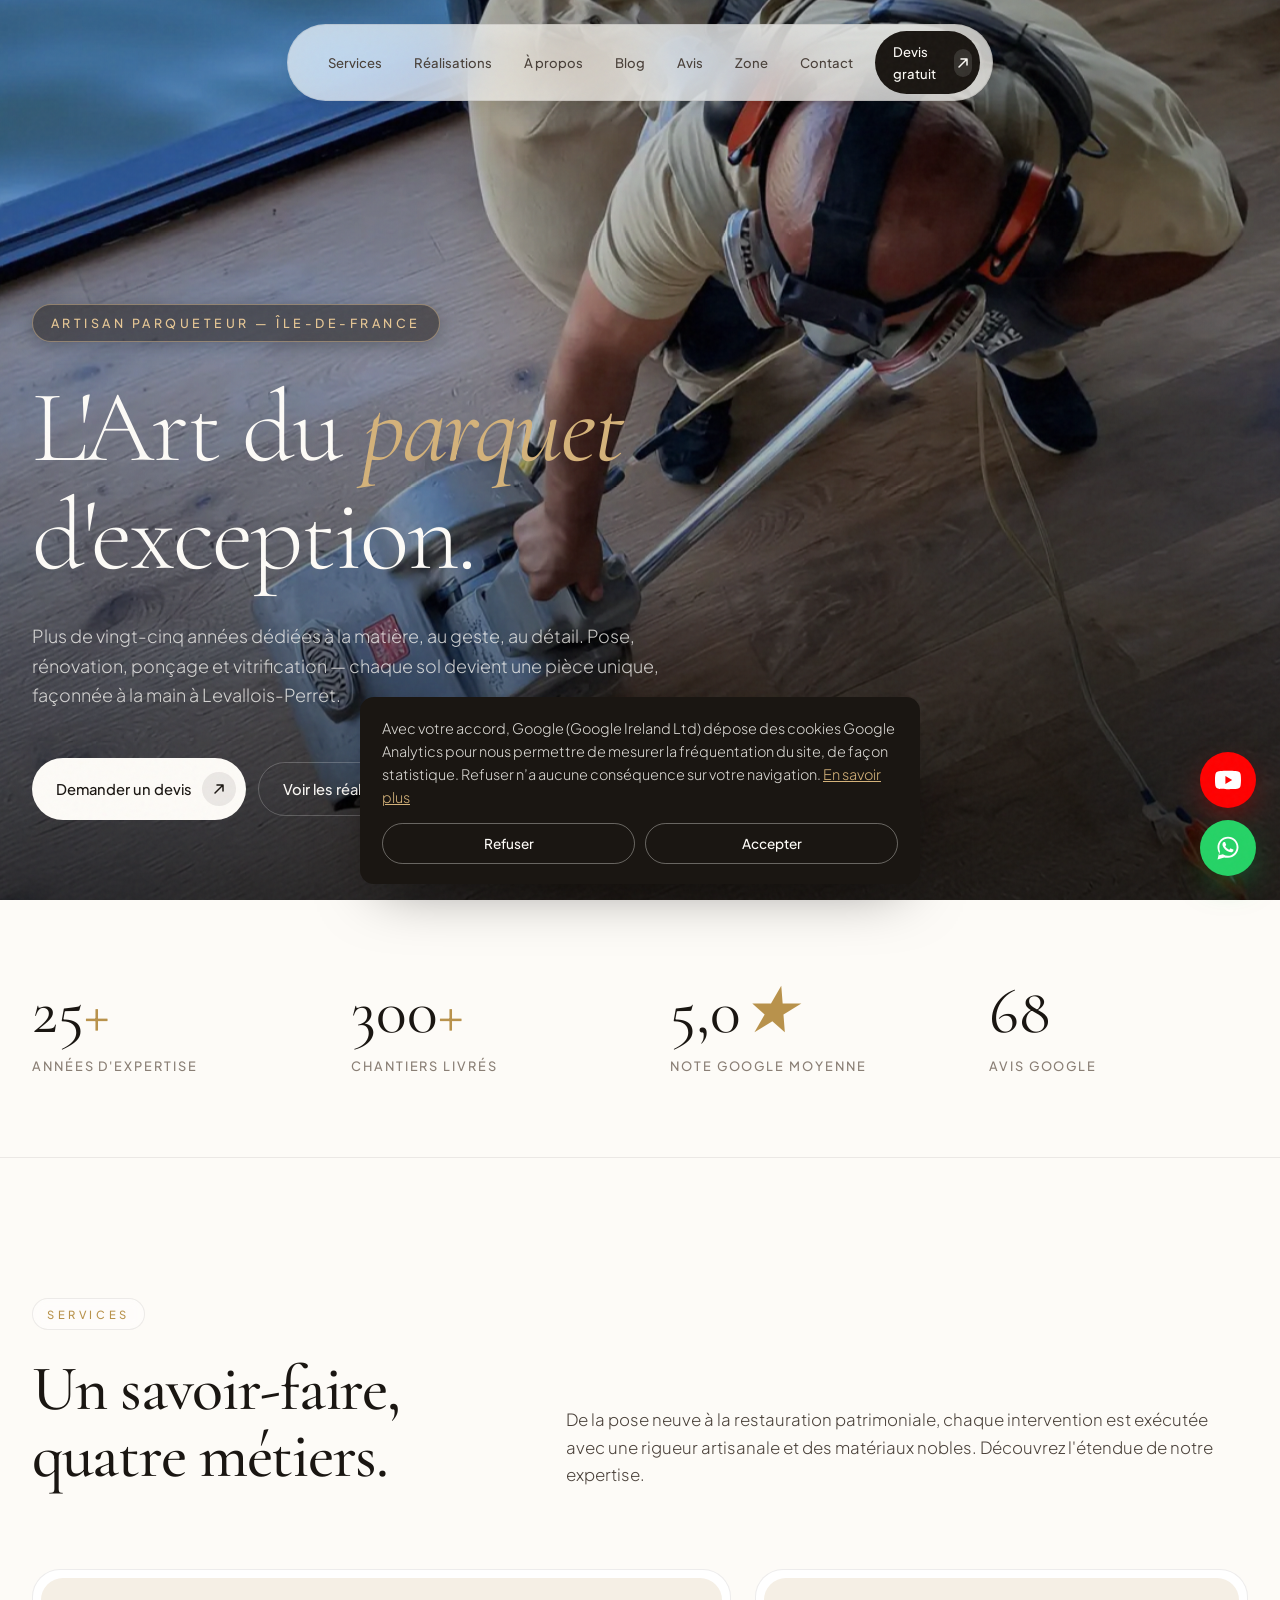
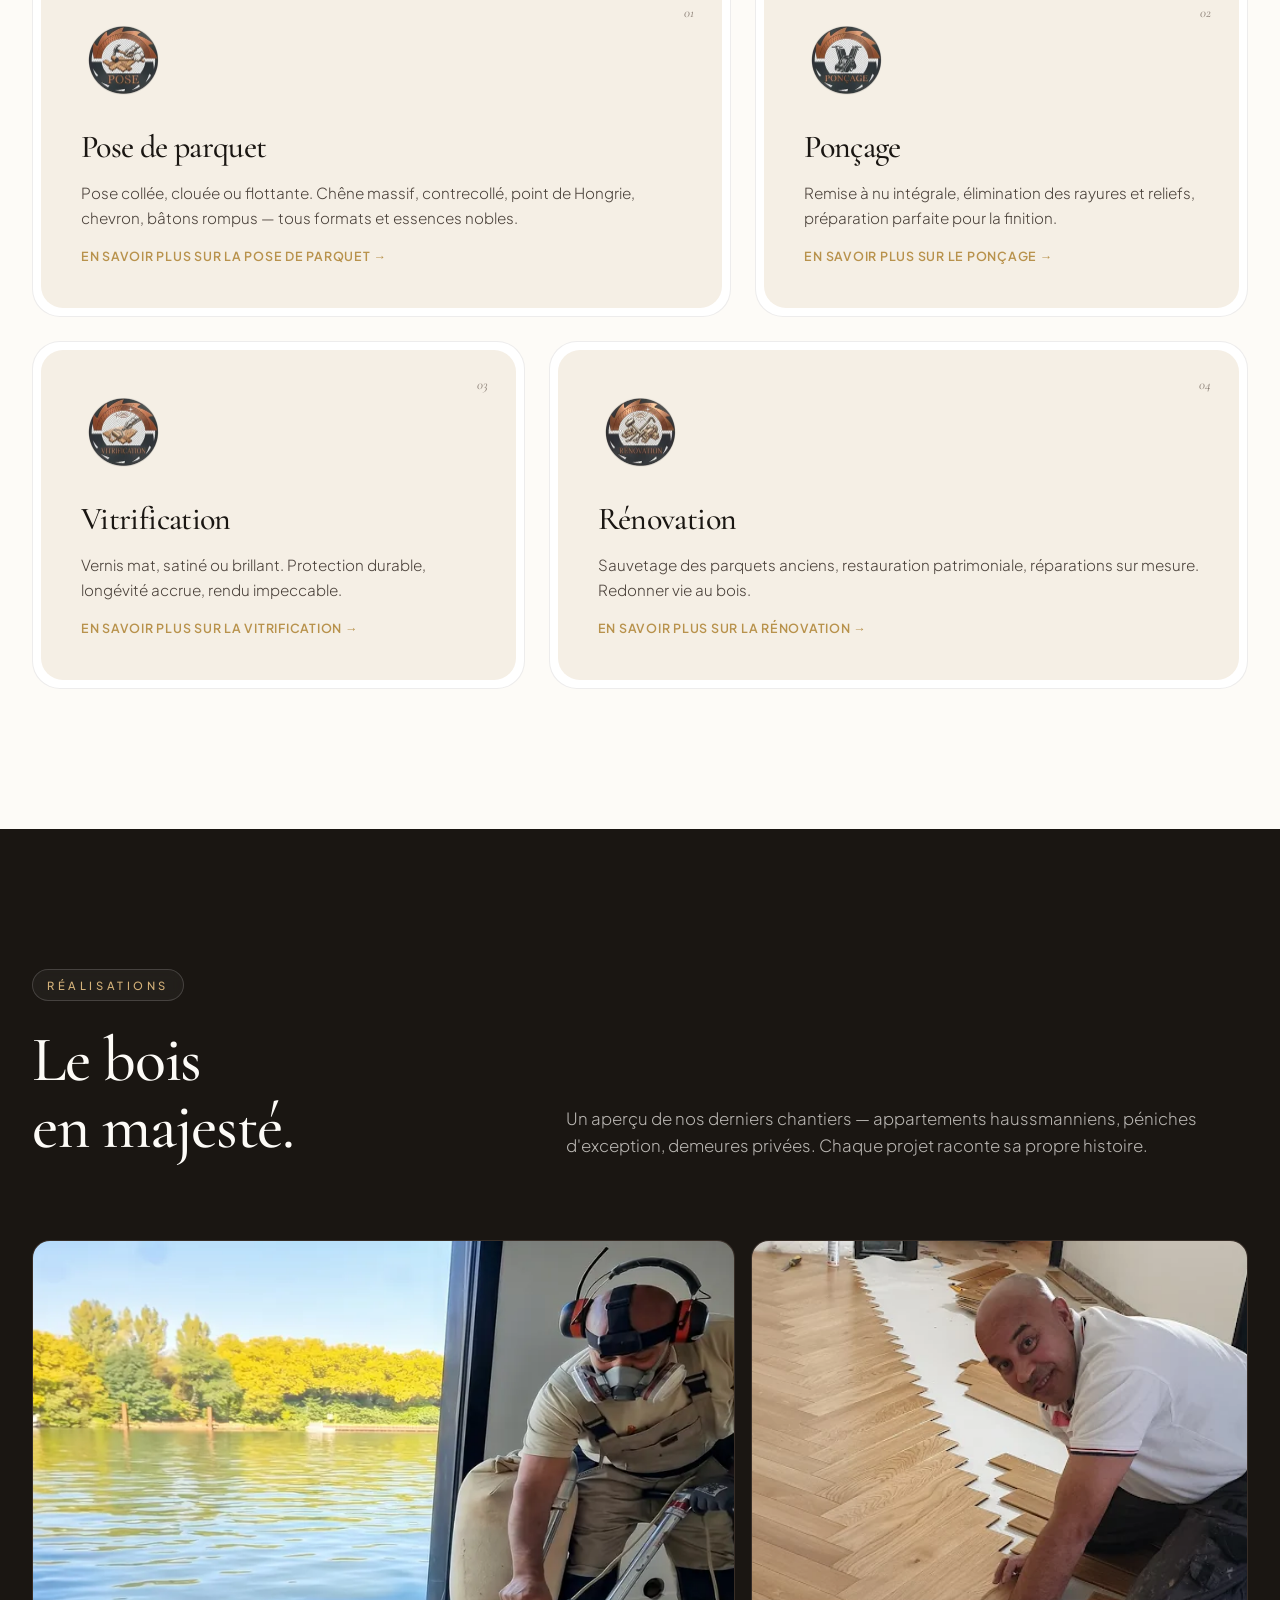
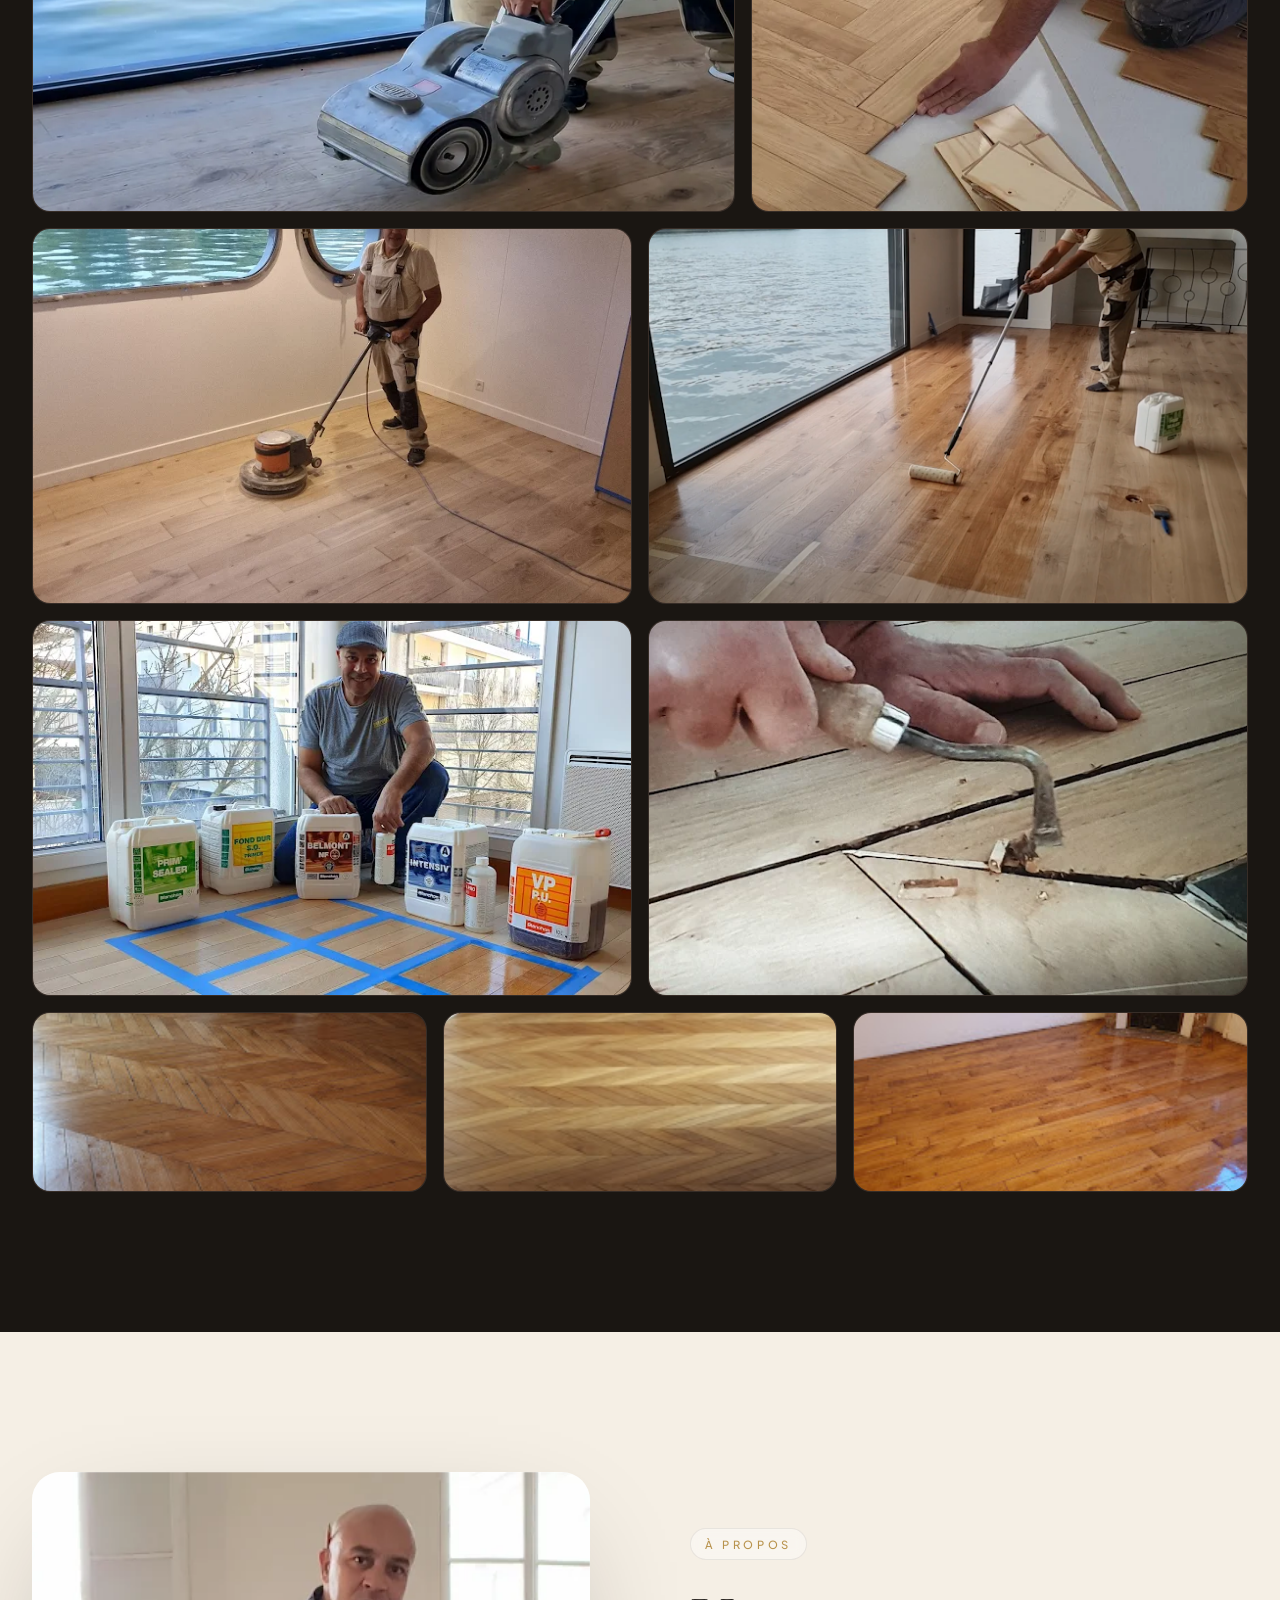
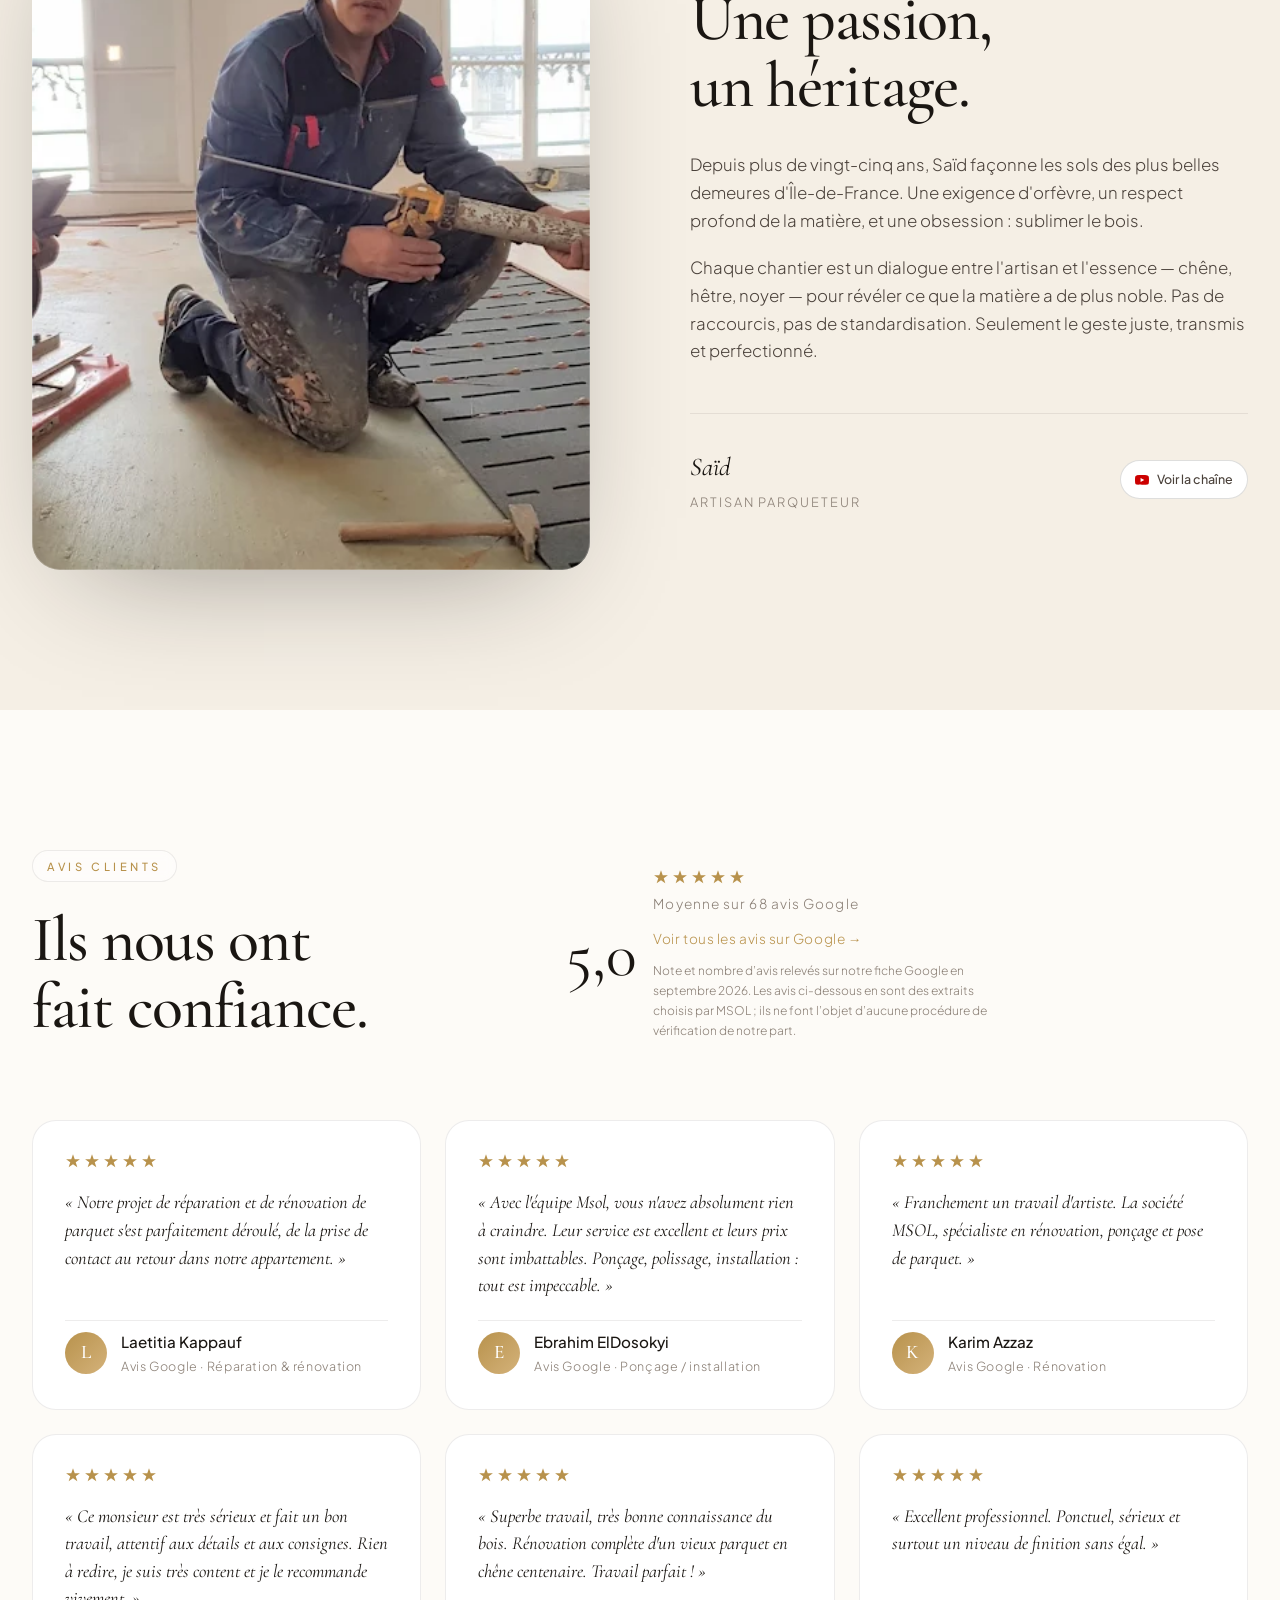
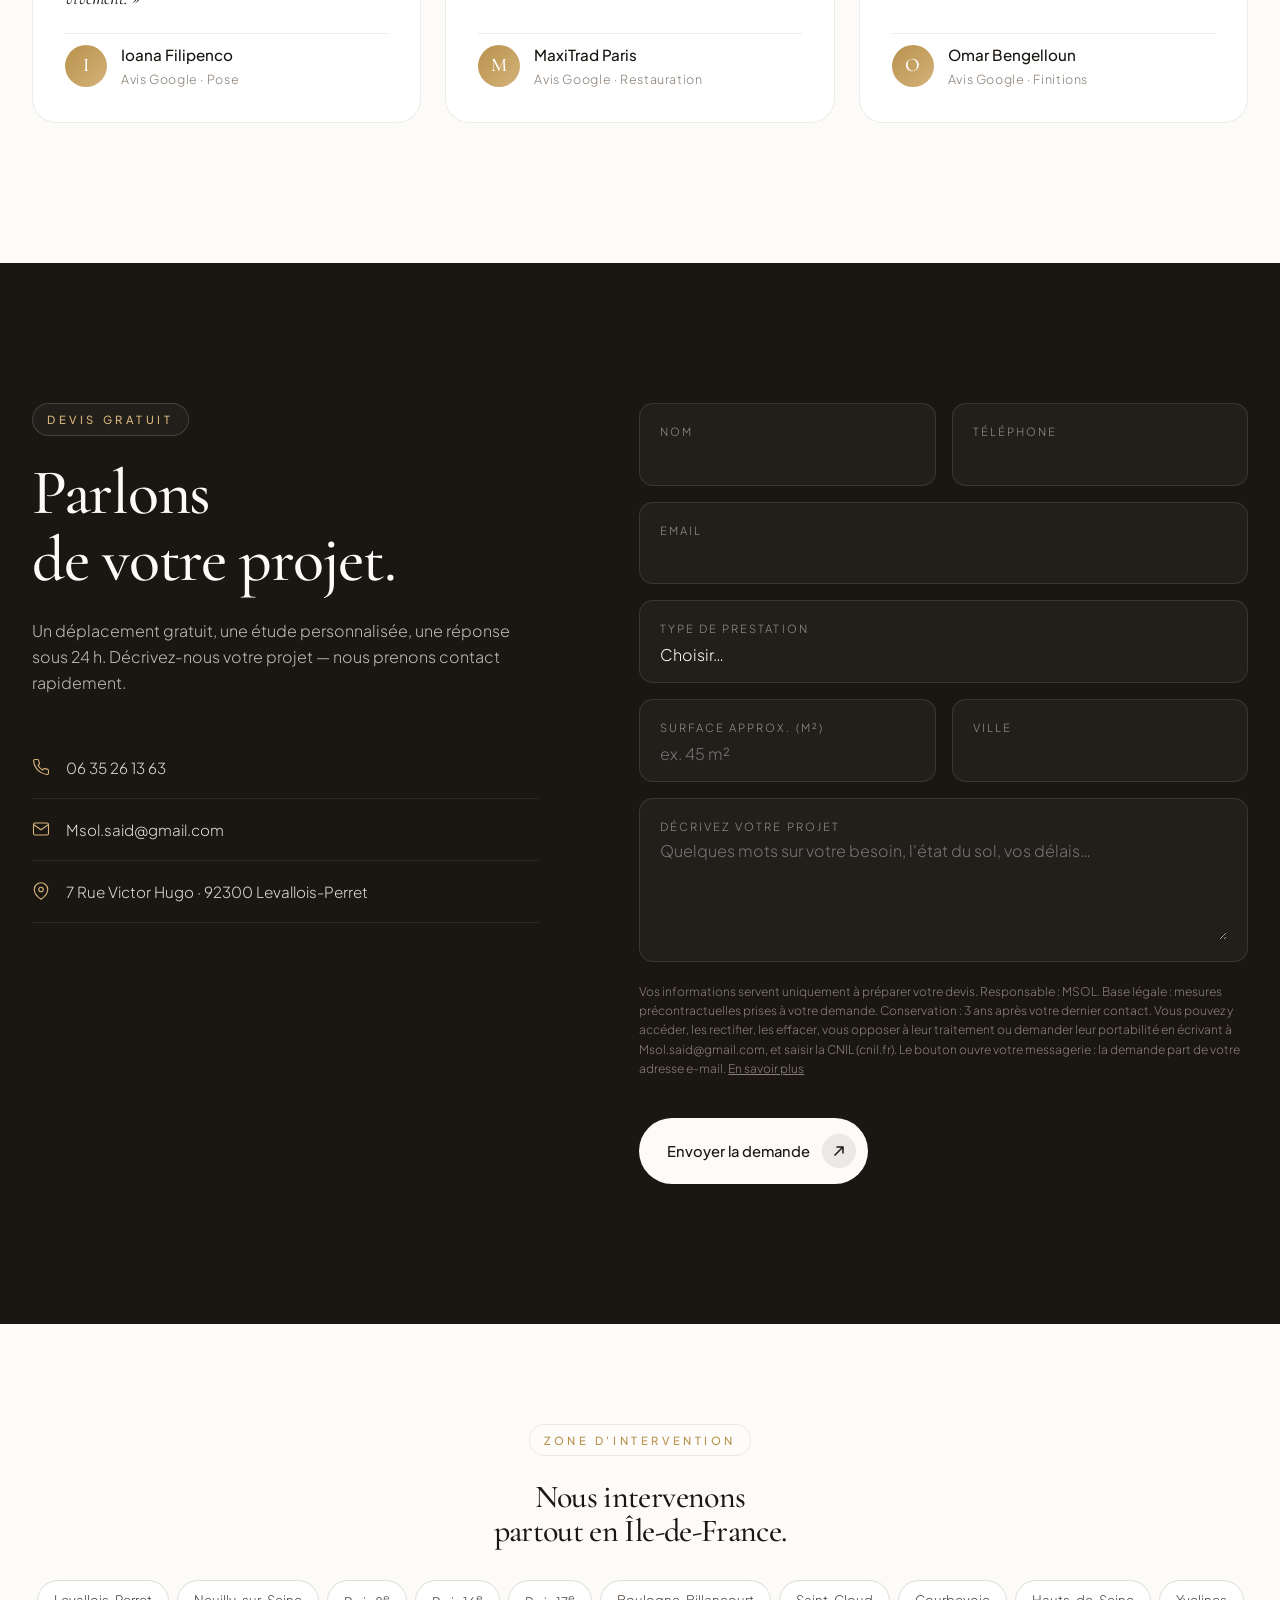
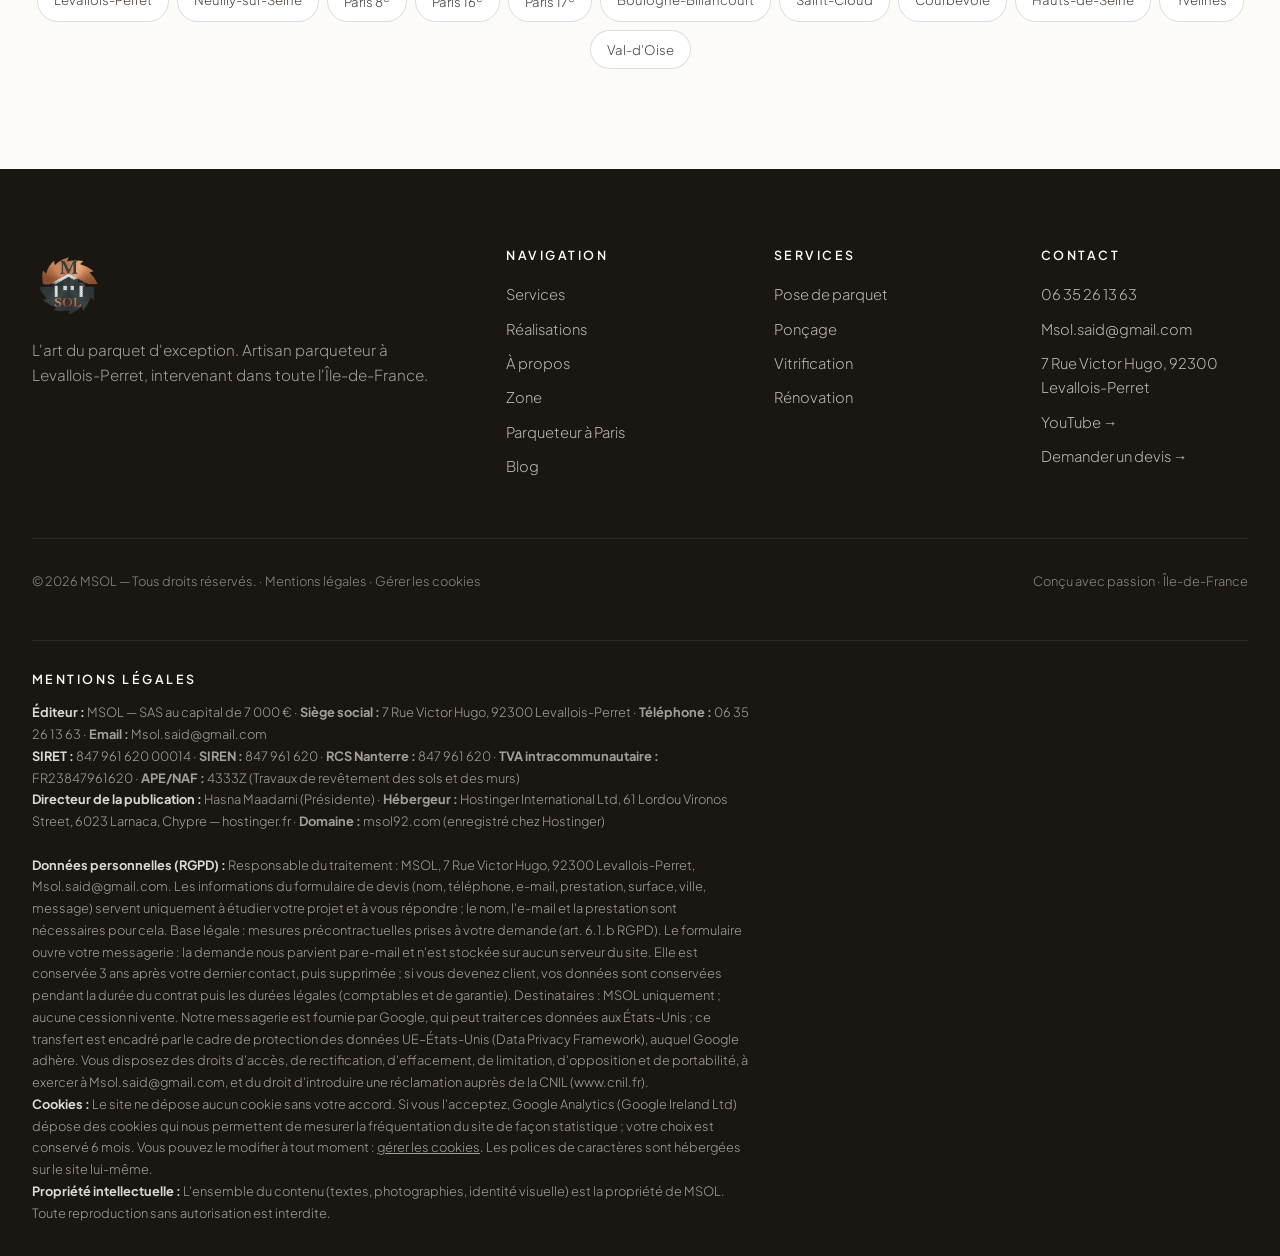
==== commit f6dbf1b6: "Conformité CNIL/RGPD : GA4 après consentement, polices locales GA4 était chargé en dur sans consente" ====
--- a/index.html
+++ b/index.html
@@ -139,9 +139,7 @@
   ]
 }
 </script>
-<link rel="preconnect" href="https://fonts.googleapis.com" />
-<link rel="preconnect" href="https://fonts.gstatic.com" crossorigin />
-<link href="https://fonts.googleapis.com/css2?family=Cormorant+Garamond:ital,wght@0,300;0,400;0,500;0,600;0,700;1,400&family=Plus+Jakarta+Sans:wght@200;300;400;500;600;700&display=swap" rel="stylesheet" />
+<link rel="stylesheet" href="/fonts/fonts.css" />
 <style>
   /* ===== RESET ===== */
   *, *::before, *::after { box-sizing: border-box; margin: 0; padding: 0; }
@@ -741,14 +739,8 @@
     border-bottom:1px solid transparent; transition:border-color .25s var(--ease); }
   .service-more:hover { border-bottom-color:var(--gold); }
 </style>
-<!-- Google tag (gtag.js) — GA4 G-9PF2ZZW311 -->
-<script async src="https://www.googletagmanager.com/gtag/js?id=G-9PF2ZZW311"></script>
-<script>
-  window.dataLayer = window.dataLayer || [];
-  function gtag(){dataLayer.push(arguments);}
-  gtag('js', new Date());
-  gtag('config', 'G-9PF2ZZW311');
-</script>
+<!-- Google Analytics : chargé seulement après consentement (consent.js) -->
+<script src="/consent.js" defer></script>
 </head>
 <body>
 
@@ -810,8 +802,8 @@
     <div class="stats-grid">
       <div class="stat-item reveal"><div class="num">25<span>+</span></div><div class="label">Années d'expertise</div></div>
       <div class="stat-item reveal"><div class="num">300<span>+</span></div><div class="label">Chantiers livrés</div></div>
-      <div class="stat-item reveal"><div class="num">4,9<span>★</span></div><div class="label">Note clients moyenne</div></div>
-      <div class="stat-item reveal"><div class="num">100<span>%</span></div><div class="label">Artisanat français</div></div>
+      <div class="stat-item reveal"><div class="num">5,0<span>★</span></div><div class="label">Note Google moyenne</div></div>
+      <div class="stat-item reveal"><div class="num">68</div><div class="label">Avis Google</div></div>
     </div>
   </div>
 </section>
@@ -914,12 +906,12 @@
       <div class="reveal">
         <span class="eyebrow">À propos</span>
         <h2 style="margin-top:24px;">Une passion,<br/>un héritage.</h2>
-        <p>Depuis plus de vingt-cinq ans, MSOL façonne les sols des plus belles demeures d'Île-de-France. Une exigence d'orfèvre, un respect profond de la matière, et une obsession : sublimer le bois.</p>
+        <p>Depuis plus de vingt-cinq ans, Saïd façonne les sols des plus belles demeures d'Île-de-France. Une exigence d'orfèvre, un respect profond de la matière, et une obsession : sublimer le bois.</p>
         <p>Chaque chantier est un dialogue entre l'artisan et l'essence — chêne, hêtre, noyer — pour révéler ce que la matière a de plus noble. Pas de raccourcis, pas de standardisation. Seulement le geste juste, transmis et perfectionné.</p>
         <div class="signature">
           <div>
             <div class="sig-name">Saïd</div>
-            <div class="sig-role">Maître artisan parqueteur</div>
+            <div class="sig-role">Artisan parqueteur</div>
           </div>
           <a href="https://www.youtube.com/@parqueteurmsol7296" target="_blank" rel="noopener" class="yt-link" aria-label="Chaîne YouTube MSOL">
             <svg viewBox="0 0 24 24" width="14" height="14" fill="currentColor"><path d="M23.5 6.2a3 3 0 00-2.1-2.1C19.5 3.5 12 3.5 12 3.5s-7.5 0-9.4.6A3 3 0 00.5 6.2C0 8 0 12 0 12s0 4 .5 5.8a3 3 0 002.1 2.1c1.9.6 9.4.6 9.4.6s7.5 0 9.4-.6a3 3 0 002.1-2.1C24 16 24 12 24 12s0-4-.5-5.8zM9.6 15.6V8.4l6.3 3.6-6.3 3.6z"/></svg>
@@ -952,6 +944,7 @@
             </div>
             <div style="font-size:0.85rem; color:var(--ink-mute); margin-top:8px; letter-spacing:0.08em;">Moyenne sur 68 avis Google</div>
             <a href="https://www.google.com/maps/place//data=!4m2!3m1!1s0x47e66f56110d241d:0x195a99f3754f362c" target="_blank" rel="noopener" style="display:inline-block; margin-top:12px; font-size:0.85rem; color:var(--gold); letter-spacing:0.04em;">Voir tous les avis sur Google →</a>
+            <div style="font-size:0.75rem; color:var(--ink-mute); margin-top:10px; max-width:40ch;">Note et nombre d’avis relevés sur notre fiche Google en septembre 2026. Les avis ci-dessous en sont des extraits choisis par MSOL ; ils ne font l’objet d’aucune procédure de vérification de notre part.</div>
           </div>
         </div>
       </div>
@@ -1069,6 +1062,7 @@
           <label for="f-message">Décrivez votre projet</label>
           <textarea id="f-message" name="message" rows="4" placeholder="Quelques mots sur votre besoin, l'état du sol, vos délais…"></textarea>
         </div>
+        <p style="font-size:0.75rem; color:var(--ink-mute); line-height:1.6; margin:4px 0 16px;">Vos informations servent uniquement à préparer votre devis. Responsable : MSOL. Base légale : mesures précontractuelles prises à votre demande. Conservation : 3 ans après votre dernier contact. Vous pouvez y accéder, les rectifier, les effacer, vous opposer à leur traitement ou demander leur portabilité en écrivant à Msol.said@gmail.com, et saisir la CNIL (cnil.fr). Le bouton ouvre votre messagerie : la demande part de votre adresse e-mail. <a href="#legal" style="color:inherit; text-decoration:underline;">En savoir plus</a></p>
         <button type="submit" class="submit-btn">Envoyer la demande <span class="arrow"><svg viewBox="0 0 12 12" width="12" height="12" stroke="currentColor" fill="none" stroke-width="1.5"><path d="M2 10 L10 2 M10 2 H4 M10 2 V8" stroke-linecap="round"/></svg></span></button>
       </form>
     </div>
@@ -1136,7 +1130,7 @@
       </div>
     </div>
     <div class="foot-bottom">
-      <div>© <span id="year"></span> MSOL — Tous droits réservés. · <a href="#legal" style="color:inherit;">Mentions légales</a></div>
+      <div>© <span id="year"></span> MSOL — Tous droits réservés. · <a href="#legal" style="color:inherit;">Mentions légales</a> · <a href="#legal" data-cookies style="color:inherit;">Gérer les cookies</a></div>
       <div>Conçu avec passion · Île-de-France</div>
     </div>
 
@@ -1145,8 +1139,9 @@
       <p style="color:rgba(253,251,247,0.6); max-width:80ch;">
         <strong style="color:rgba(253,251,247,0.85);">Éditeur :</strong> MSOL — SAS au capital de 7 000 € · <strong>Siège social :</strong> 7 Rue Victor Hugo, 92300 Levallois-Perret · <strong>Téléphone :</strong> 06 35 26 13 63 · <strong>Email :</strong> Msol.said@gmail.com<br/>
         <strong style="color:rgba(253,251,247,0.85);">SIRET :</strong> 847 961 620 00014 · <strong>SIREN :</strong> 847 961 620 · <strong>RCS Nanterre :</strong> 847 961 620 · <strong>TVA intracommunautaire :</strong> FR23847961620 · <strong>APE/NAF :</strong> 4333Z (Travaux de revêtement des sols et des murs)<br/>
-        <strong style="color:rgba(253,251,247,0.85);">Directeur de la publication :</strong> Hasna Maadarni (Présidente) · <strong>Hébergeur :</strong> Hostinger International Ltd, 61 Lordou Vironos Street, 6023 Larnaca, Chypre — hostinger.fr · <strong>Domaine :</strong> msol92.com (enregistré chez OVH SAS, 2 rue Kellermann, 59100 Roubaix)<br/><br/>
-        <strong style="color:rgba(253,251,247,0.85);">Données personnelles (RGPD) :</strong> Les informations saisies dans le formulaire de devis sont utilisées uniquement pour répondre à votre demande. Elles ne sont ni cédées ni vendues à des tiers. Vous disposez d'un droit d'accès, de rectification et de suppression de vos données en écrivant à Msol.said@gmail.com.<br/>
+        <strong style="color:rgba(253,251,247,0.85);">Directeur de la publication :</strong> Hasna Maadarni (Présidente) · <strong>Hébergeur :</strong> Hostinger International Ltd, 61 Lordou Vironos Street, 6023 Larnaca, Chypre — hostinger.fr · <strong>Domaine :</strong> msol92.com (enregistré chez Hostinger)<br/><br/>
+        <strong style="color:rgba(253,251,247,0.85);">Données personnelles (RGPD) :</strong> Responsable du traitement : MSOL, 7 Rue Victor Hugo, 92300 Levallois-Perret, Msol.said@gmail.com. Les informations du formulaire de devis (nom, téléphone, e-mail, prestation, surface, ville, message) servent uniquement à étudier votre projet et à vous répondre ; le nom, l'e-mail et la prestation sont nécessaires pour cela. Base légale : mesures précontractuelles prises à votre demande (art. 6.1.b RGPD). Le formulaire ouvre votre messagerie : la demande nous parvient par e-mail et n'est stockée sur aucun serveur du site. Elle est conservée 3 ans après votre dernier contact, puis supprimée ; si vous devenez client, vos données sont conservées pendant la durée du contrat puis les durées légales (comptables et de garantie). Destinataires : MSOL uniquement ; aucune cession ni vente. Notre messagerie est fournie par Google, qui peut traiter ces données aux États-Unis ; ce transfert est encadré par le cadre de protection des données UE–États-Unis (Data Privacy Framework), auquel Google adhère. Vous disposez des droits d'accès, de rectification, d'effacement, de limitation, d'opposition et de portabilité, à exercer à Msol.said@gmail.com, et du droit d'introduire une réclamation auprès de la CNIL (www.cnil.fr).<br/>
+        <strong style="color:rgba(253,251,247,0.85);">Cookies :</strong> Le site ne dépose aucun cookie sans votre accord. Si vous l'acceptez, Google Analytics (Google Ireland Ltd) dépose des cookies qui nous permettent de mesurer la fréquentation du site de façon statistique ; votre choix est conservé 6 mois. Vous pouvez le modifier à tout moment : <a href="#legal" data-cookies style="color:inherit; text-decoration:underline;">gérer les cookies</a>. Les polices de caractères sont hébergées sur le site lui-même.<br/>
         <strong style="color:rgba(253,251,247,0.85);">Propriété intellectuelle :</strong> L'ensemble du contenu (textes, photographies, identité visuelle) est la propriété de MSOL. Toute reproduction sans autorisation est interdite.
       </p>
     </div>
--- a/fonts/fonts.css
+++ b/fonts/fonts.css
@@ -0,0 +1,217 @@
+/* Polices auto-hébergées (copie de Google Fonts, licence SIL OFL) : aucune requête vers Google. */
+/* latin-ext */
+@font-face {
+  font-family: 'Cormorant Garamond';
+  font-style: italic;
+  font-weight: 400;
+  font-display: swap;
+  src: url(/fonts/CormorantGaramond-latin-ext-0.woff2) format('woff2');
+  unicode-range: U+0100-02BA, U+02BD-02C5, U+02C7-02CC, U+02CE-02D7, U+02DD-02FF, U+0304, U+0308, U+0329, U+1D00-1DBF, U+1E00-1E9F, U+1EF2-1EFF, U+2020, U+20A0-20AB, U+20AD-20C4, U+2113, U+2C60-2C7F, U+A720-A7FF;
+}
+/* latin */
+@font-face {
+  font-family: 'Cormorant Garamond';
+  font-style: italic;
+  font-weight: 400;
+  font-display: swap;
+  src: url(/fonts/CormorantGaramond-latin-1.woff2) format('woff2');
+  unicode-range: U+0000-00FF, U+0131, U+0152-0153, U+02BB-02BC, U+02C6, U+02DA, U+02DC, U+0304, U+0308, U+0329, U+2000-206F, U+20AC, U+2122, U+2191, U+2193, U+2212, U+2215, U+FEFF, U+FFFD;
+}
+/* latin-ext */
+@font-face {
+  font-family: 'Cormorant Garamond';
+  font-style: normal;
+  font-weight: 300;
+  font-display: swap;
+  src: url(/fonts/CormorantGaramond-latin-ext-2.woff2) format('woff2');
+  unicode-range: U+0100-02BA, U+02BD-02C5, U+02C7-02CC, U+02CE-02D7, U+02DD-02FF, U+0304, U+0308, U+0329, U+1D00-1DBF, U+1E00-1E9F, U+1EF2-1EFF, U+2020, U+20A0-20AB, U+20AD-20C4, U+2113, U+2C60-2C7F, U+A720-A7FF;
+}
+/* latin */
+@font-face {
+  font-family: 'Cormorant Garamond';
+  font-style: normal;
+  font-weight: 300;
+  font-display: swap;
+  src: url(/fonts/CormorantGaramond-latin-3.woff2) format('woff2');
+  unicode-range: U+0000-00FF, U+0131, U+0152-0153, U+02BB-02BC, U+02C6, U+02DA, U+02DC, U+0304, U+0308, U+0329, U+2000-206F, U+20AC, U+2122, U+2191, U+2193, U+2212, U+2215, U+FEFF, U+FFFD;
+}
+/* latin-ext */
+@font-face {
+  font-family: 'Cormorant Garamond';
+  font-style: normal;
+  font-weight: 400;
+  font-display: swap;
+  src: url(/fonts/CormorantGaramond-latin-ext-2.woff2) format('woff2');
+  unicode-range: U+0100-02BA, U+02BD-02C5, U+02C7-02CC, U+02CE-02D7, U+02DD-02FF, U+0304, U+0308, U+0329, U+1D00-1DBF, U+1E00-1E9F, U+1EF2-1EFF, U+2020, U+20A0-20AB, U+20AD-20C4, U+2113, U+2C60-2C7F, U+A720-A7FF;
+}
+/* latin */
+@font-face {
+  font-family: 'Cormorant Garamond';
+  font-style: normal;
+  font-weight: 400;
+  font-display: swap;
+  src: url(/fonts/CormorantGaramond-latin-3.woff2) format('woff2');
+  unicode-range: U+0000-00FF, U+0131, U+0152-0153, U+02BB-02BC, U+02C6, U+02DA, U+02DC, U+0304, U+0308, U+0329, U+2000-206F, U+20AC, U+2122, U+2191, U+2193, U+2212, U+2215, U+FEFF, U+FFFD;
+}
+/* latin-ext */
+@font-face {
+  font-family: 'Cormorant Garamond';
+  font-style: normal;
+  font-weight: 500;
+  font-display: swap;
+  src: url(/fonts/CormorantGaramond-latin-ext-2.woff2) format('woff2');
+  unicode-range: U+0100-02BA, U+02BD-02C5, U+02C7-02CC, U+02CE-02D7, U+02DD-02FF, U+0304, U+0308, U+0329, U+1D00-1DBF, U+1E00-1E9F, U+1EF2-1EFF, U+2020, U+20A0-20AB, U+20AD-20C4, U+2113, U+2C60-2C7F, U+A720-A7FF;
+}
+/* latin */
+@font-face {
+  font-family: 'Cormorant Garamond';
+  font-style: normal;
+  font-weight: 500;
+  font-display: swap;
+  src: url(/fonts/CormorantGaramond-latin-3.woff2) format('woff2');
+  unicode-range: U+0000-00FF, U+0131, U+0152-0153, U+02BB-02BC, U+02C6, U+02DA, U+02DC, U+0304, U+0308, U+0329, U+2000-206F, U+20AC, U+2122, U+2191, U+2193, U+2212, U+2215, U+FEFF, U+FFFD;
+}
+/* latin-ext */
+@font-face {
+  font-family: 'Cormorant Garamond';
+  font-style: normal;
+  font-weight: 600;
+  font-display: swap;
+  src: url(/fonts/CormorantGaramond-latin-ext-2.woff2) format('woff2');
+  unicode-range: U+0100-02BA, U+02BD-02C5, U+02C7-02CC, U+02CE-02D7, U+02DD-02FF, U+0304, U+0308, U+0329, U+1D00-1DBF, U+1E00-1E9F, U+1EF2-1EFF, U+2020, U+20A0-20AB, U+20AD-20C4, U+2113, U+2C60-2C7F, U+A720-A7FF;
+}
+/* latin */
+@font-face {
+  font-family: 'Cormorant Garamond';
+  font-style: normal;
+  font-weight: 600;
+  font-display: swap;
+  src: url(/fonts/CormorantGaramond-latin-3.woff2) format('woff2');
+  unicode-range: U+0000-00FF, U+0131, U+0152-0153, U+02BB-02BC, U+02C6, U+02DA, U+02DC, U+0304, U+0308, U+0329, U+2000-206F, U+20AC, U+2122, U+2191, U+2193, U+2212, U+2215, U+FEFF, U+FFFD;
+}
+/* latin-ext */
+@font-face {
+  font-family: 'Cormorant Garamond';
+  font-style: normal;
+  font-weight: 700;
+  font-display: swap;
+  src: url(/fonts/CormorantGaramond-latin-ext-2.woff2) format('woff2');
+  unicode-range: U+0100-02BA, U+02BD-02C5, U+02C7-02CC, U+02CE-02D7, U+02DD-02FF, U+0304, U+0308, U+0329, U+1D00-1DBF, U+1E00-1E9F, U+1EF2-1EFF, U+2020, U+20A0-20AB, U+20AD-20C4, U+2113, U+2C60-2C7F, U+A720-A7FF;
+}
+/* latin */
+@font-face {
+  font-family: 'Cormorant Garamond';
+  font-style: normal;
+  font-weight: 700;
+  font-display: swap;
+  src: url(/fonts/CormorantGaramond-latin-3.woff2) format('woff2');
+  unicode-range: U+0000-00FF, U+0131, U+0152-0153, U+02BB-02BC, U+02C6, U+02DA, U+02DC, U+0304, U+0308, U+0329, U+2000-206F, U+20AC, U+2122, U+2191, U+2193, U+2212, U+2215, U+FEFF, U+FFFD;
+}
+/* latin-ext */
+@font-face {
+  font-family: 'Plus Jakarta Sans';
+  font-style: normal;
+  font-weight: 200;
+  font-display: swap;
+  src: url(/fonts/PlusJakartaSans-latin-ext-4.woff2) format('woff2');
+  unicode-range: U+0100-02BA, U+02BD-02C5, U+02C7-02CC, U+02CE-02D7, U+02DD-02FF, U+0304, U+0308, U+0329, U+1D00-1DBF, U+1E00-1E9F, U+1EF2-1EFF, U+2020, U+20A0-20AB, U+20AD-20C4, U+2113, U+2C60-2C7F, U+A720-A7FF;
+}
+/* latin */
+@font-face {
+  font-family: 'Plus Jakarta Sans';
+  font-style: normal;
+  font-weight: 200;
+  font-display: swap;
+  src: url(/fonts/PlusJakartaSans-latin-5.woff2) format('woff2');
+  unicode-range: U+0000-00FF, U+0131, U+0152-0153, U+02BB-02BC, U+02C6, U+02DA, U+02DC, U+0304, U+0308, U+0329, U+2000-206F, U+20AC, U+2122, U+2191, U+2193, U+2212, U+2215, U+FEFF, U+FFFD;
+}
+/* latin-ext */
+@font-face {
+  font-family: 'Plus Jakarta Sans';
+  font-style: normal;
+  font-weight: 300;
+  font-display: swap;
+  src: url(/fonts/PlusJakartaSans-latin-ext-4.woff2) format('woff2');
+  unicode-range: U+0100-02BA, U+02BD-02C5, U+02C7-02CC, U+02CE-02D7, U+02DD-02FF, U+0304, U+0308, U+0329, U+1D00-1DBF, U+1E00-1E9F, U+1EF2-1EFF, U+2020, U+20A0-20AB, U+20AD-20C4, U+2113, U+2C60-2C7F, U+A720-A7FF;
+}
+/* latin */
+@font-face {
+  font-family: 'Plus Jakarta Sans';
+  font-style: normal;
+  font-weight: 300;
+  font-display: swap;
+  src: url(/fonts/PlusJakartaSans-latin-5.woff2) format('woff2');
+  unicode-range: U+0000-00FF, U+0131, U+0152-0153, U+02BB-02BC, U+02C6, U+02DA, U+02DC, U+0304, U+0308, U+0329, U+2000-206F, U+20AC, U+2122, U+2191, U+2193, U+2212, U+2215, U+FEFF, U+FFFD;
+}
+/* latin-ext */
+@font-face {
+  font-family: 'Plus Jakarta Sans';
+  font-style: normal;
+  font-weight: 400;
+  font-display: swap;
+  src: url(/fonts/PlusJakartaSans-latin-ext-4.woff2) format('woff2');
+  unicode-range: U+0100-02BA, U+02BD-02C5, U+02C7-02CC, U+02CE-02D7, U+02DD-02FF, U+0304, U+0308, U+0329, U+1D00-1DBF, U+1E00-1E9F, U+1EF2-1EFF, U+2020, U+20A0-20AB, U+20AD-20C4, U+2113, U+2C60-2C7F, U+A720-A7FF;
+}
+/* latin */
+@font-face {
+  font-family: 'Plus Jakarta Sans';
+  font-style: normal;
+  font-weight: 400;
+  font-display: swap;
+  src: url(/fonts/PlusJakartaSans-latin-5.woff2) format('woff2');
+  unicode-range: U+0000-00FF, U+0131, U+0152-0153, U+02BB-02BC, U+02C6, U+02DA, U+02DC, U+0304, U+0308, U+0329, U+2000-206F, U+20AC, U+2122, U+2191, U+2193, U+2212, U+2215, U+FEFF, U+FFFD;
+}
+/* latin-ext */
+@font-face {
+  font-family: 'Plus Jakarta Sans';
+  font-style: normal;
+  font-weight: 500;
+  font-display: swap;
+  src: url(/fonts/PlusJakartaSans-latin-ext-4.woff2) format('woff2');
+  unicode-range: U+0100-02BA, U+02BD-02C5, U+02C7-02CC, U+02CE-02D7, U+02DD-02FF, U+0304, U+0308, U+0329, U+1D00-1DBF, U+1E00-1E9F, U+1EF2-1EFF, U+2020, U+20A0-20AB, U+20AD-20C4, U+2113, U+2C60-2C7F, U+A720-A7FF;
+}
+/* latin */
+@font-face {
+  font-family: 'Plus Jakarta Sans';
+  font-style: normal;
+  font-weight: 500;
+  font-display: swap;
+  src: url(/fonts/PlusJakartaSans-latin-5.woff2) format('woff2');
+  unicode-range: U+0000-00FF, U+0131, U+0152-0153, U+02BB-02BC, U+02C6, U+02DA, U+02DC, U+0304, U+0308, U+0329, U+2000-206F, U+20AC, U+2122, U+2191, U+2193, U+2212, U+2215, U+FEFF, U+FFFD;
+}
+/* latin-ext */
+@font-face {
+  font-family: 'Plus Jakarta Sans';
+  font-style: normal;
+  font-weight: 600;
+  font-display: swap;
+  src: url(/fonts/PlusJakartaSans-latin-ext-4.woff2) format('woff2');
+  unicode-range: U+0100-02BA, U+02BD-02C5, U+02C7-02CC, U+02CE-02D7, U+02DD-02FF, U+0304, U+0308, U+0329, U+1D00-1DBF, U+1E00-1E9F, U+1EF2-1EFF, U+2020, U+20A0-20AB, U+20AD-20C4, U+2113, U+2C60-2C7F, U+A720-A7FF;
+}
+/* latin */
+@font-face {
+  font-family: 'Plus Jakarta Sans';
+  font-style: normal;
+  font-weight: 600;
+  font-display: swap;
+  src: url(/fonts/PlusJakartaSans-latin-5.woff2) format('woff2');
+  unicode-range: U+0000-00FF, U+0131, U+0152-0153, U+02BB-02BC, U+02C6, U+02DA, U+02DC, U+0304, U+0308, U+0329, U+2000-206F, U+20AC, U+2122, U+2191, U+2193, U+2212, U+2215, U+FEFF, U+FFFD;
+}
+/* latin-ext */
+@font-face {
+  font-family: 'Plus Jakarta Sans';
+  font-style: normal;
+  font-weight: 700;
+  font-display: swap;
+  src: url(/fonts/PlusJakartaSans-latin-ext-4.woff2) format('woff2');
+  unicode-range: U+0100-02BA, U+02BD-02C5, U+02C7-02CC, U+02CE-02D7, U+02DD-02FF, U+0304, U+0308, U+0329, U+1D00-1DBF, U+1E00-1E9F, U+1EF2-1EFF, U+2020, U+20A0-20AB, U+20AD-20C4, U+2113, U+2C60-2C7F, U+A720-A7FF;
+}
+/* latin */
+@font-face {
+  font-family: 'Plus Jakarta Sans';
+  font-style: normal;
+  font-weight: 700;
+  font-display: swap;
+  src: url(/fonts/PlusJakartaSans-latin-5.woff2) format('woff2');
+  unicode-range: U+0000-00FF, U+0131, U+0152-0153, U+02BB-02BC, U+02C6, U+02DA, U+02DC, U+0304, U+0308, U+0329, U+2000-206F, U+20AC, U+2122, U+2191, U+2193, U+2212, U+2215, U+FEFF, U+FFFD;
+}
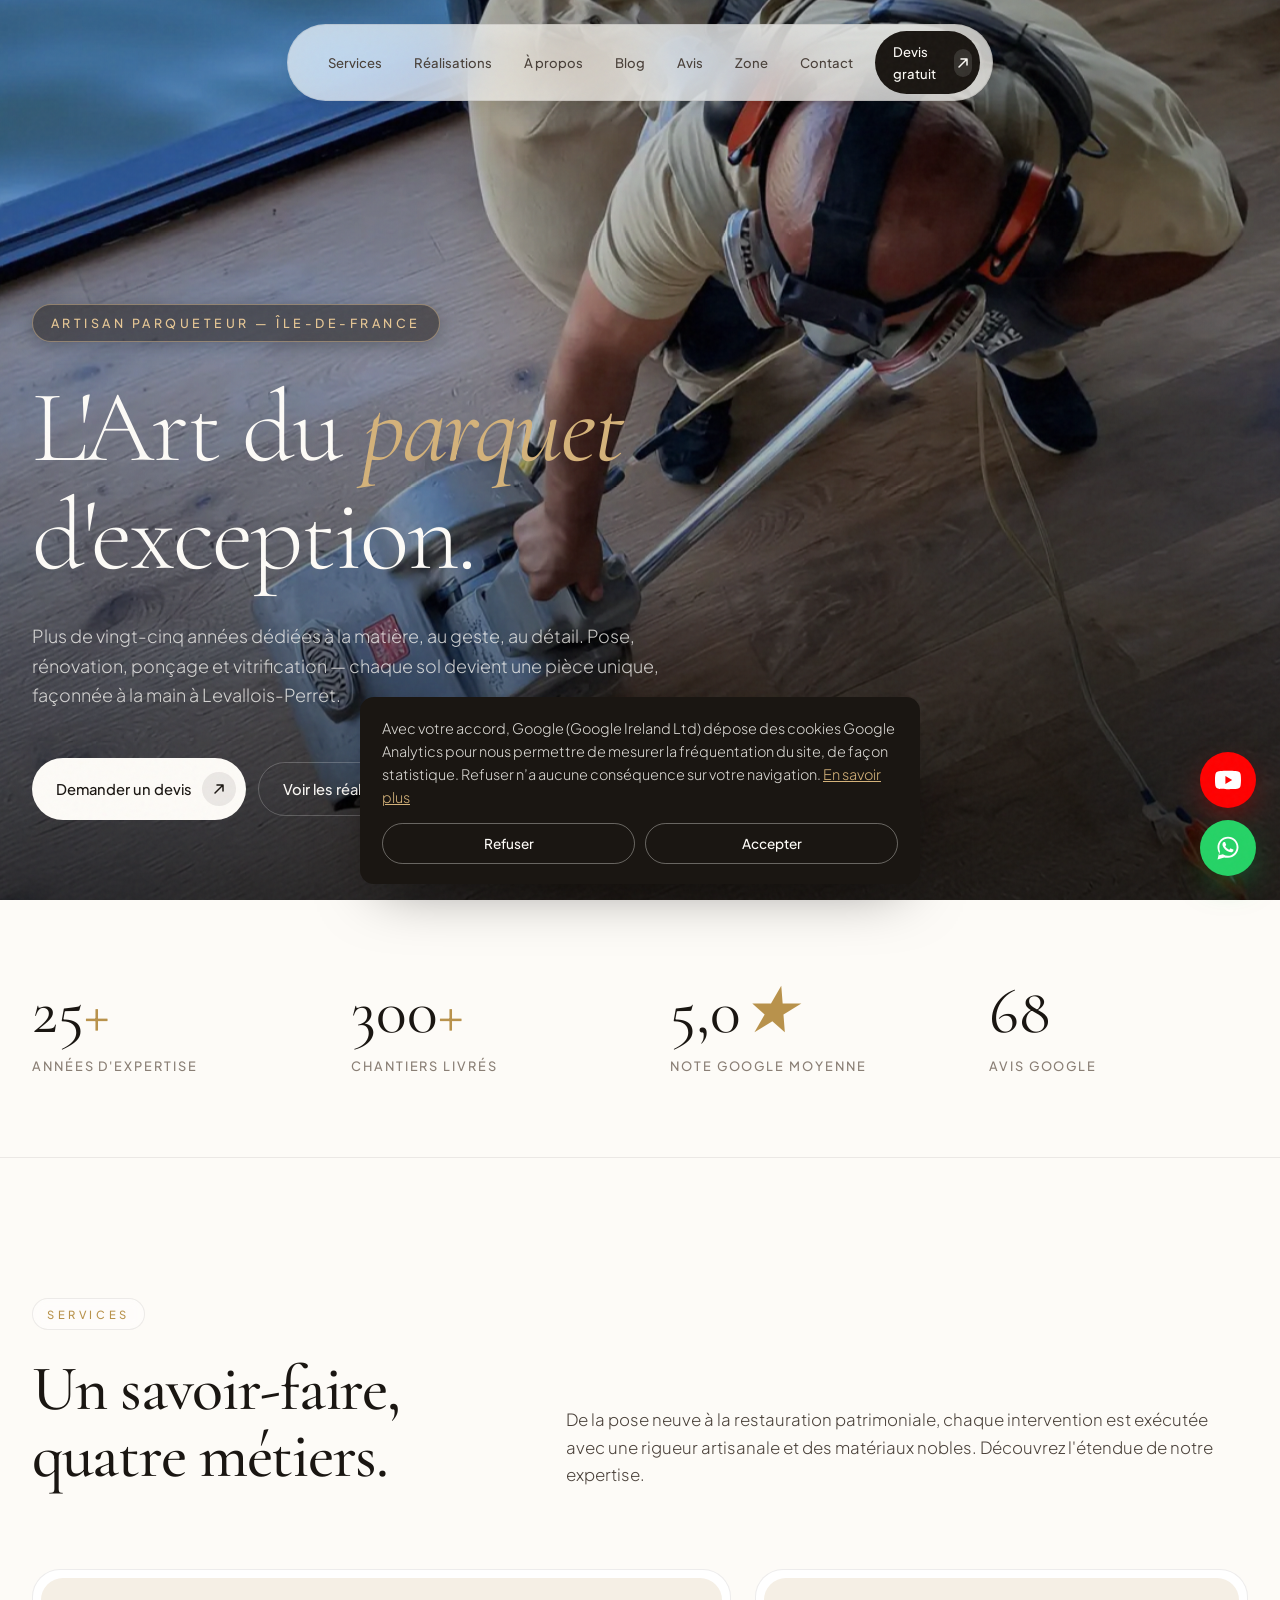
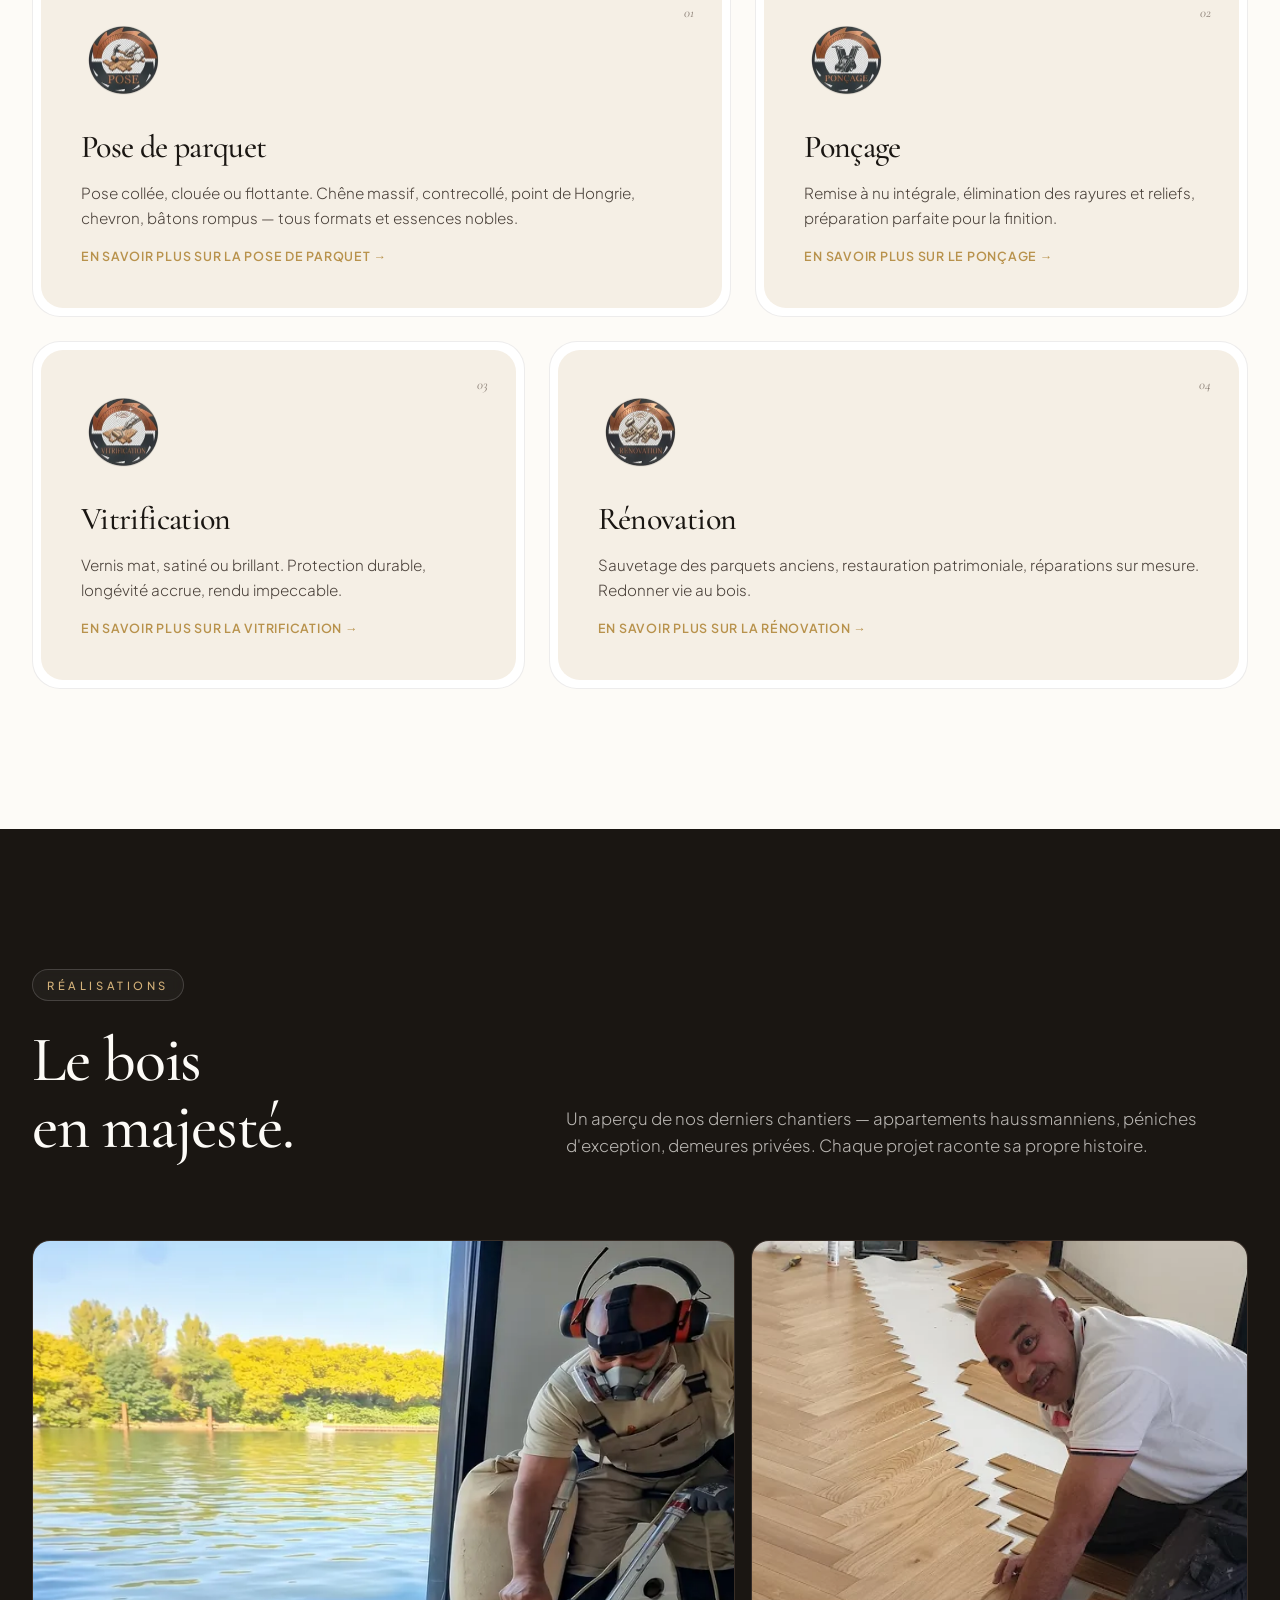
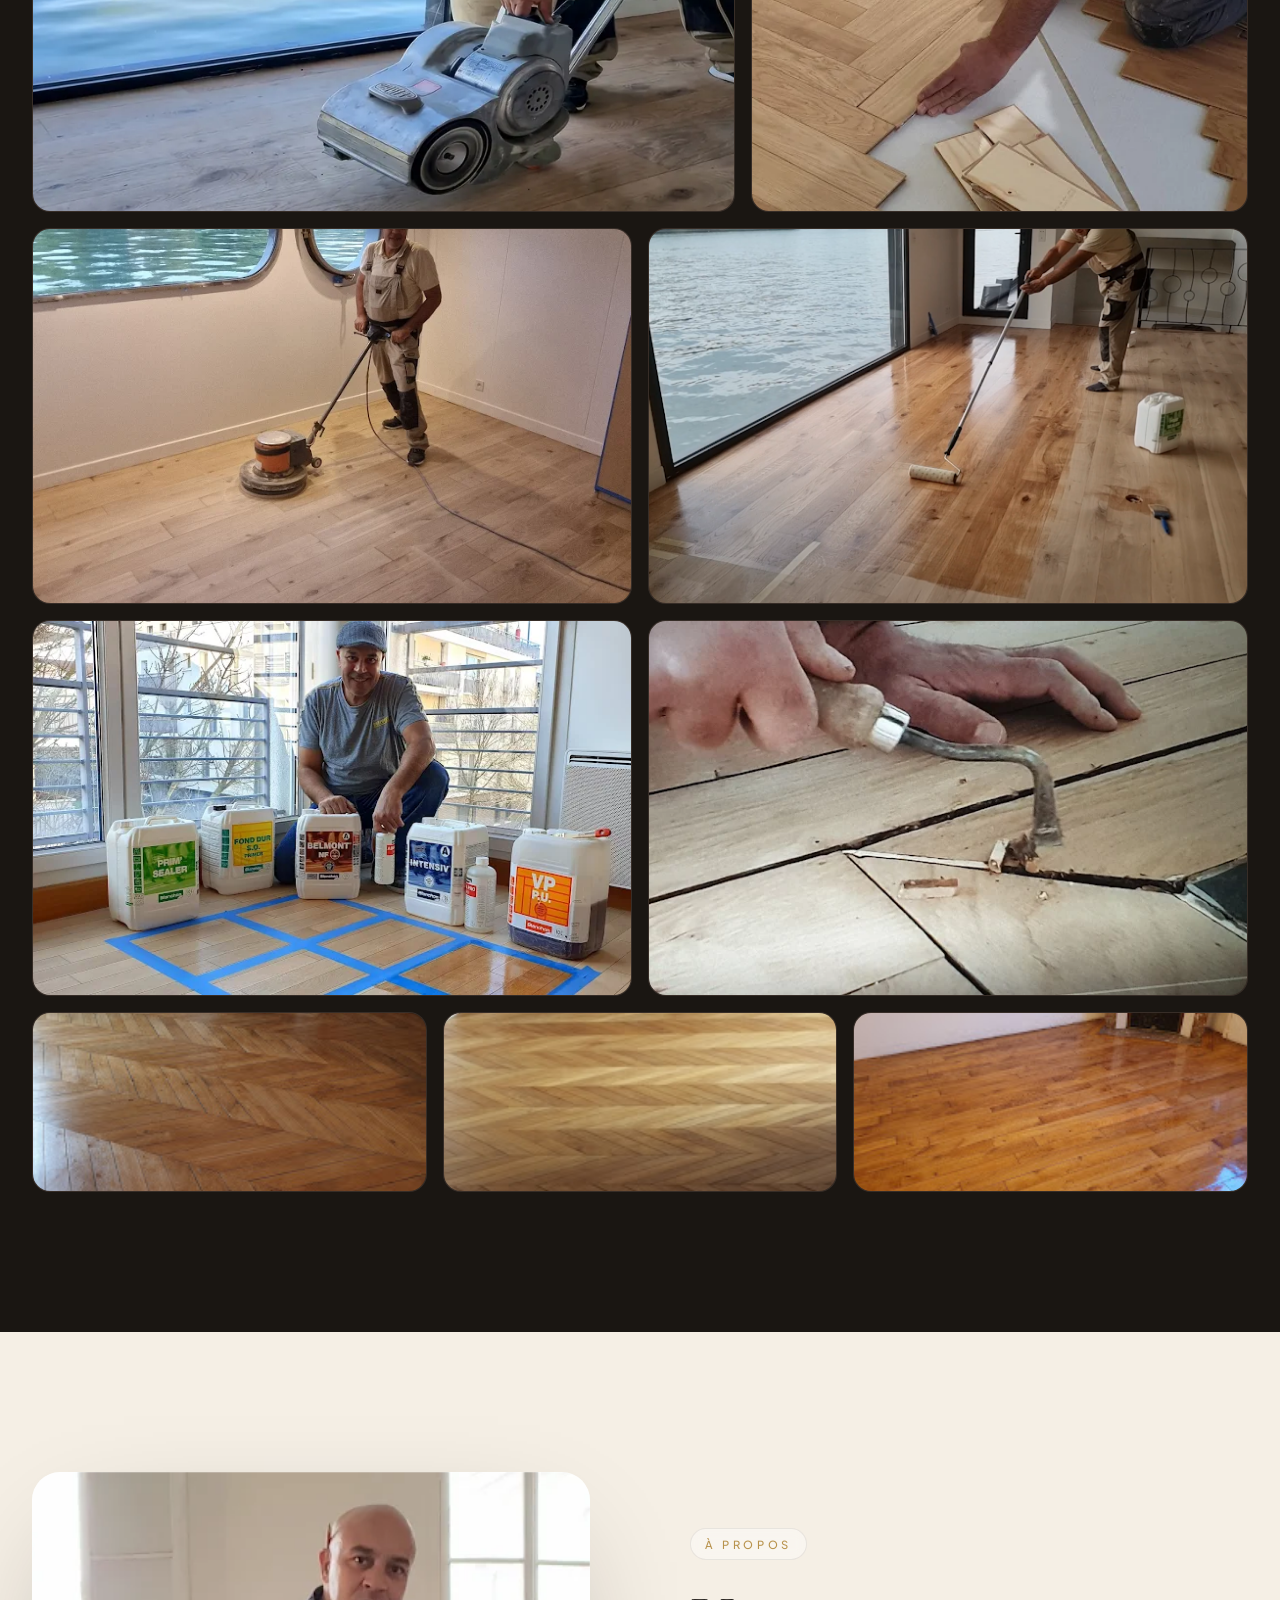
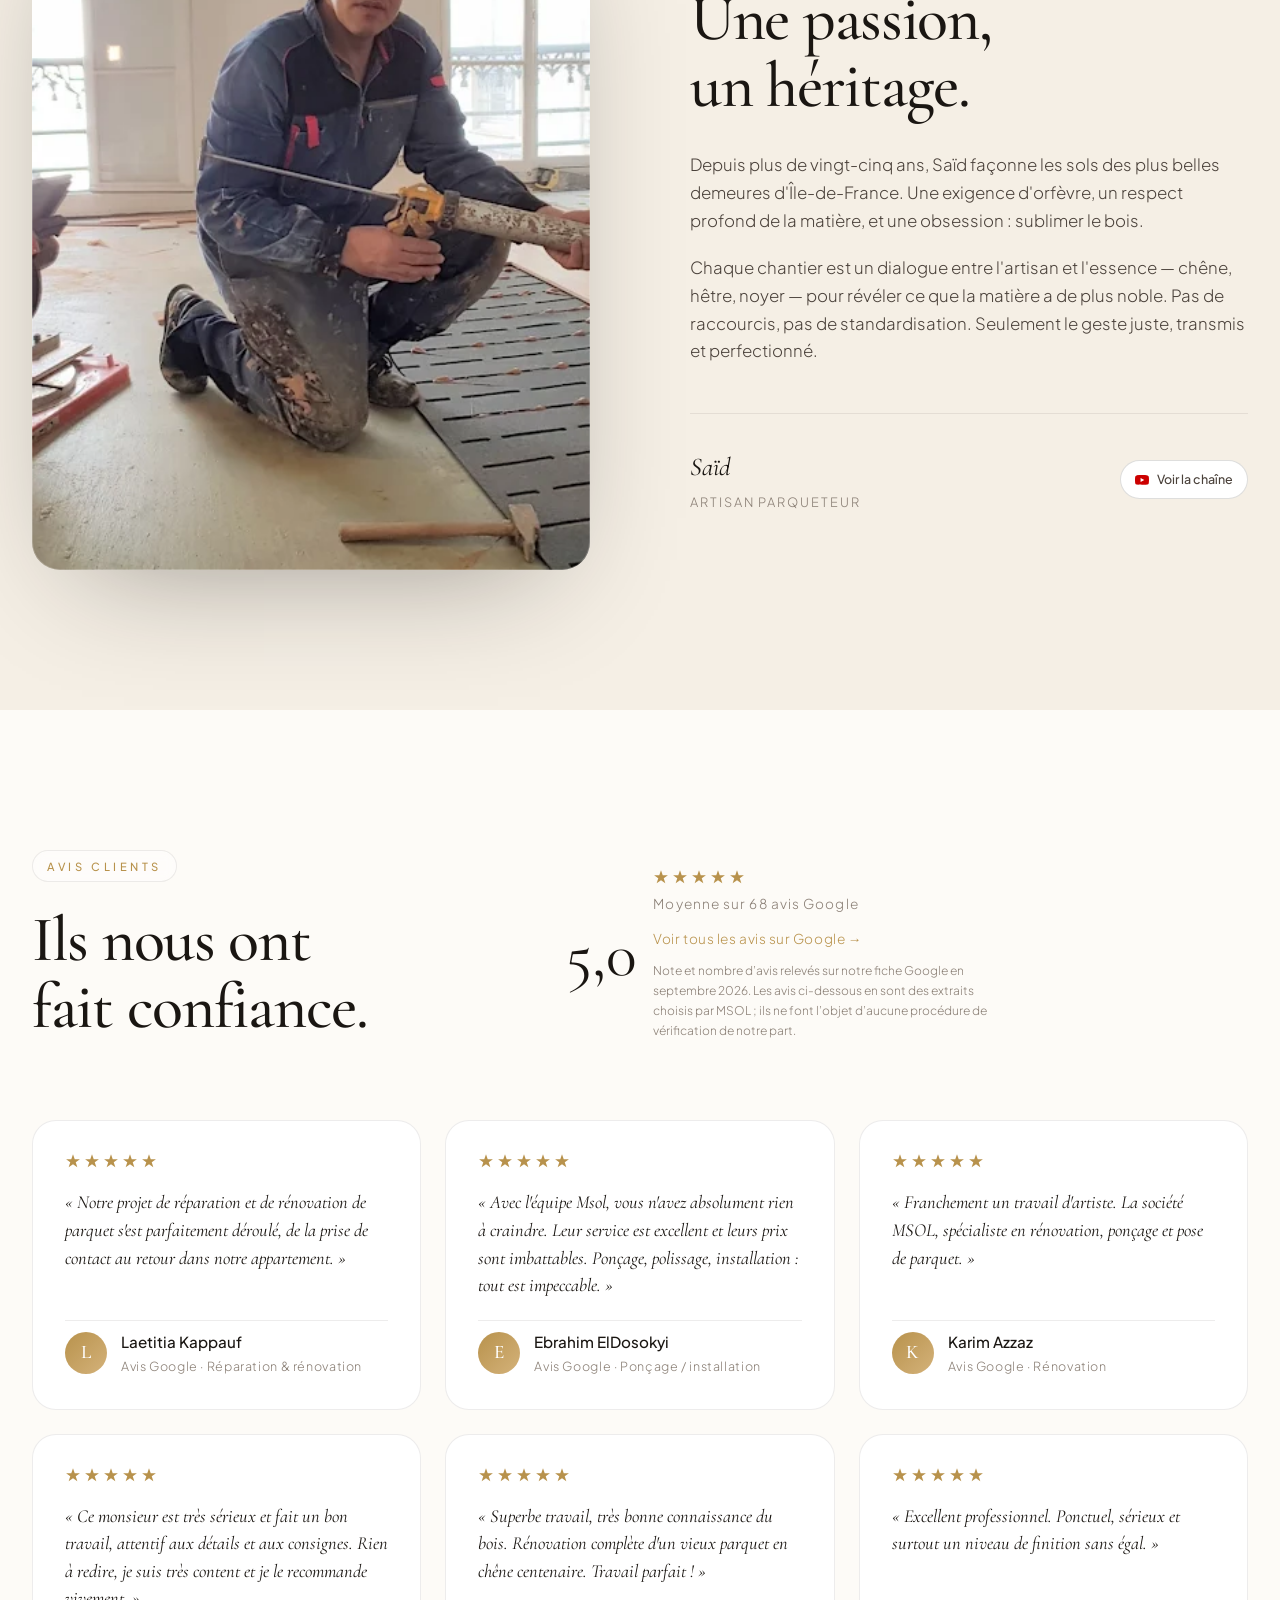
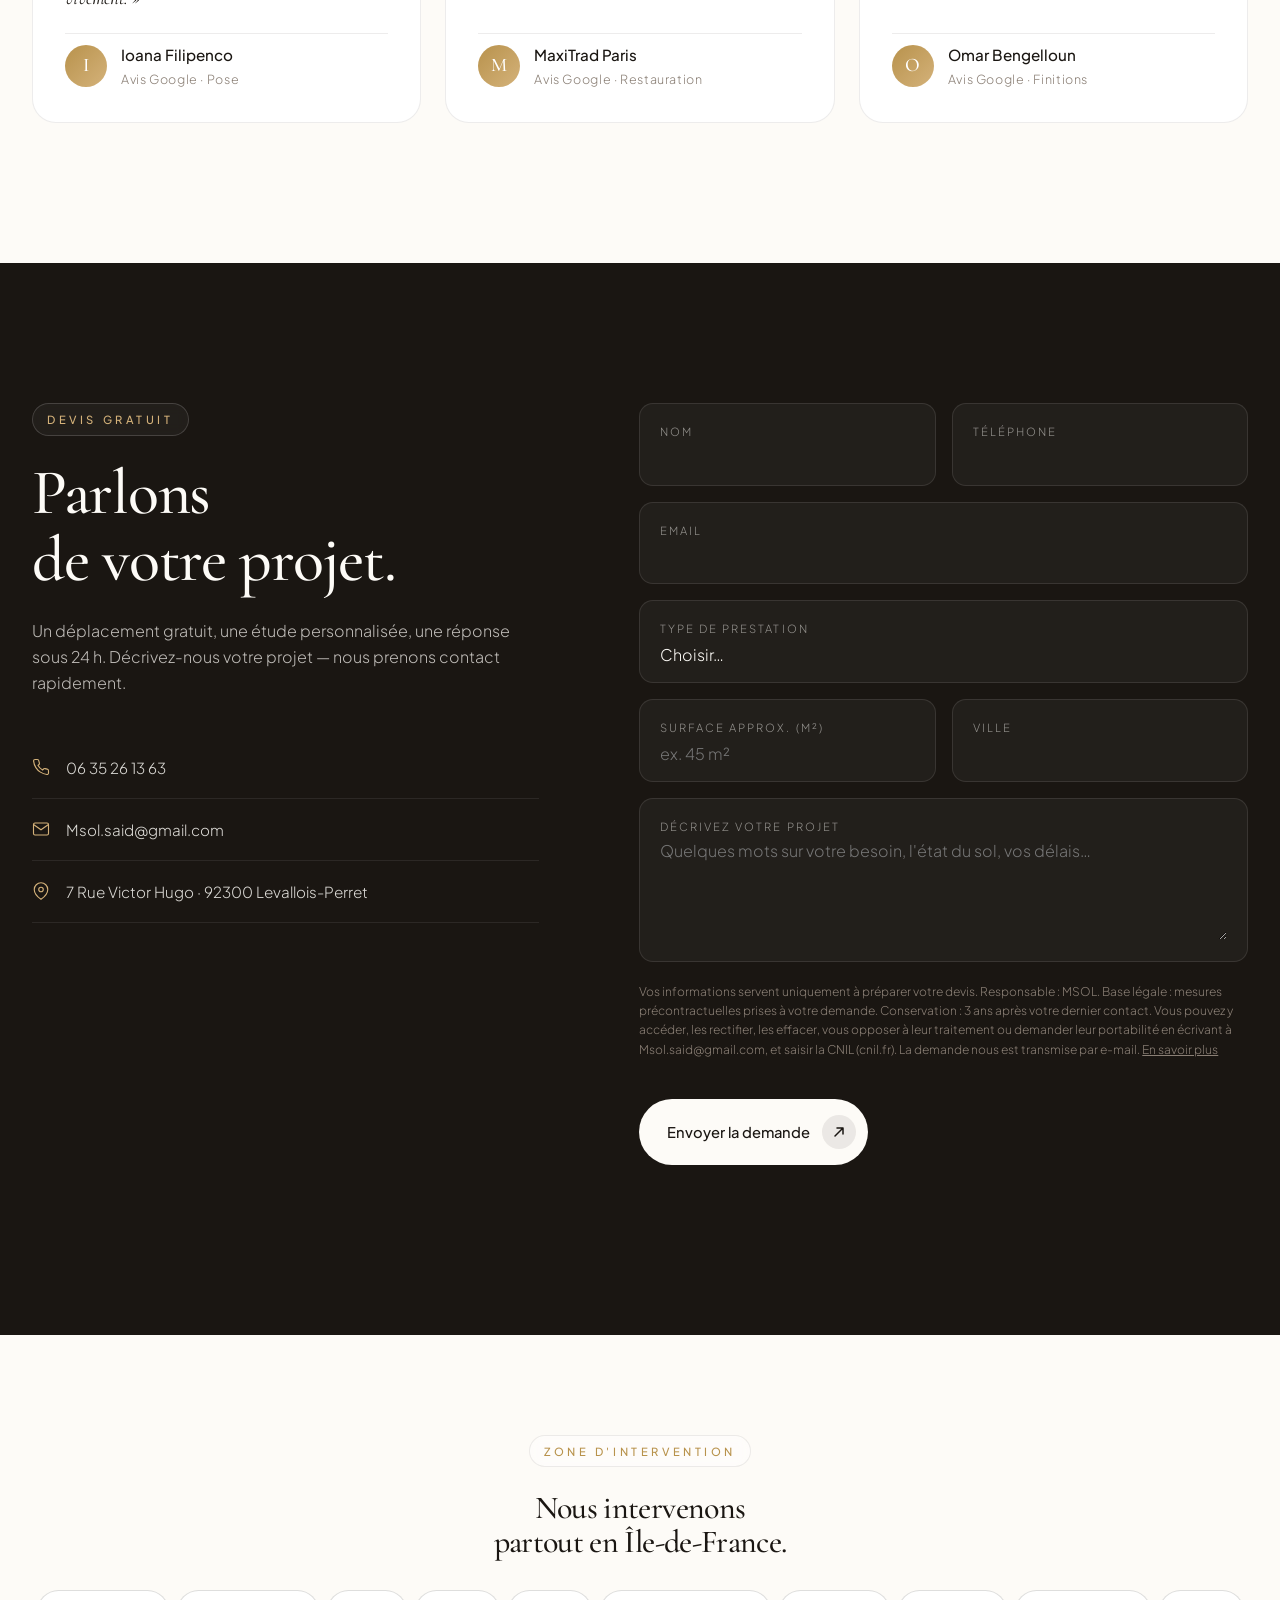
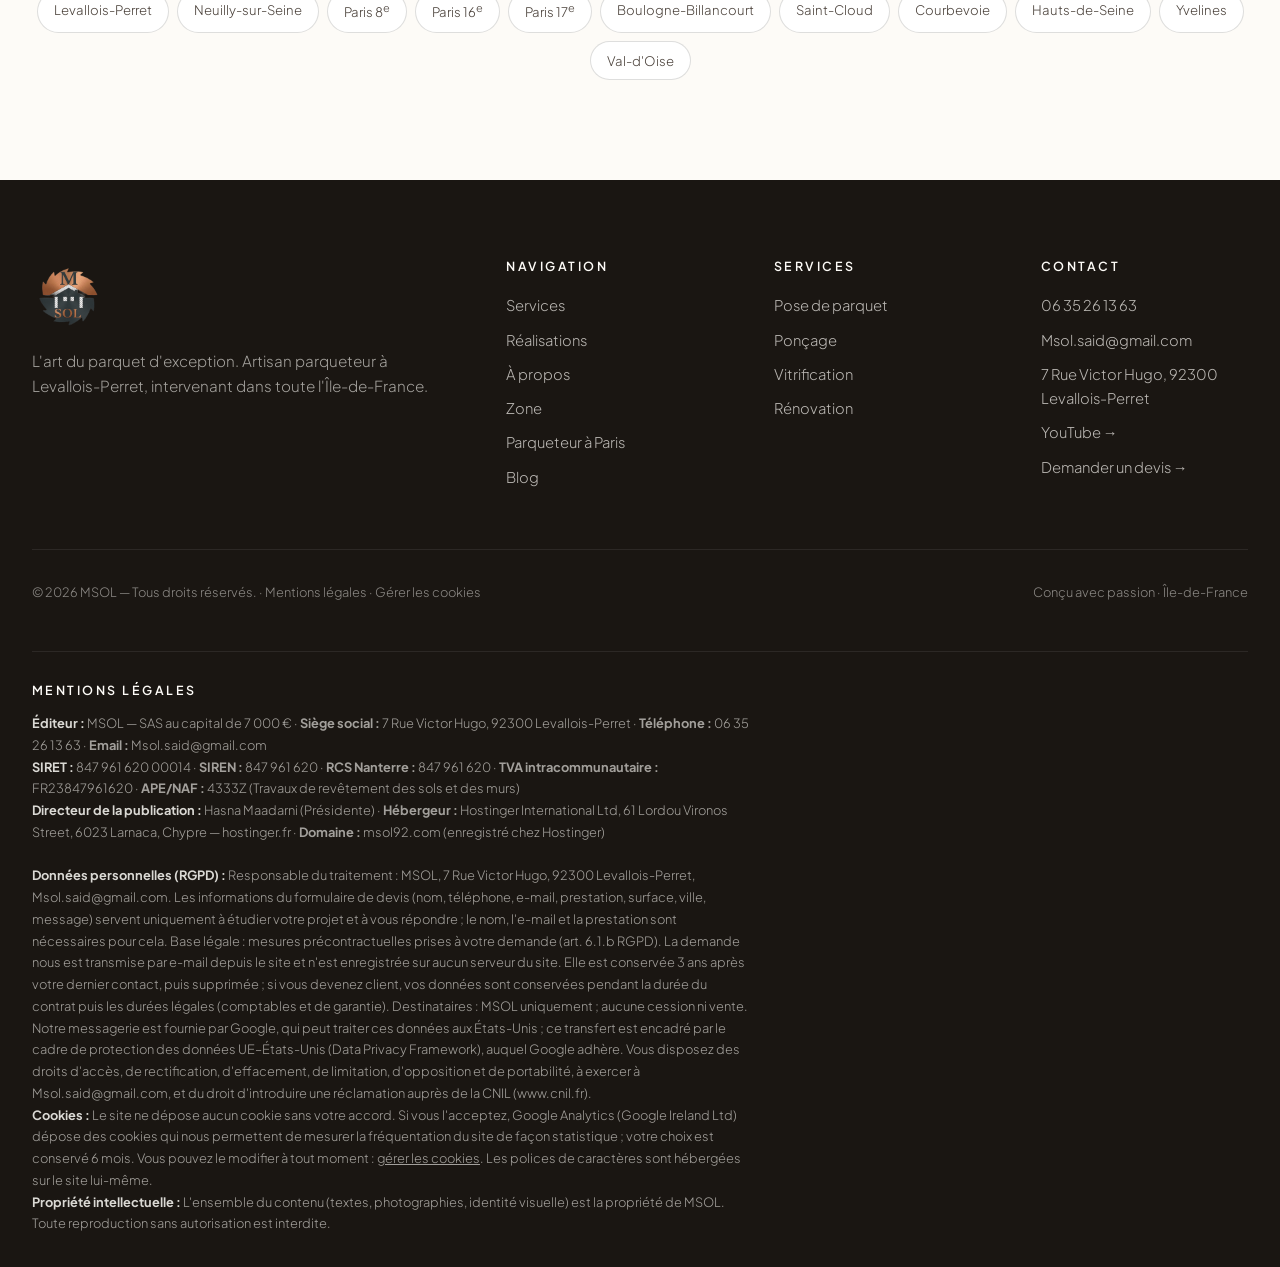
==== commit 68144735: "Formulaire de devis envoyé par le serveur (devis.php) Le formulaire ouvrait la messagerie du visiteu" ====
--- a/index.html
+++ b/index.html
@@ -1023,6 +1023,8 @@
       </div>
 
       <form class="reveal" id="devisForm" onsubmit="return sendDevis(event)">
+        <!-- Piège à robots : champ invisible, laissé vide par les humains -->
+        <div aria-hidden="true" style="position:absolute; left:-9999px; width:1px; height:1px; overflow:hidden;"><label for="f-site">Site web</label><input type="text" id="f-site" name="site" tabindex="-1" autocomplete="off" /></div>
         <div class="form-row">
           <div class="field">
             <label for="f-nom">Nom</label>
@@ -1062,8 +1064,9 @@
           <label for="f-message">Décrivez votre projet</label>
           <textarea id="f-message" name="message" rows="4" placeholder="Quelques mots sur votre besoin, l'état du sol, vos délais…"></textarea>
         </div>
-        <p style="font-size:0.75rem; color:var(--ink-mute); line-height:1.6; margin:4px 0 16px;">Vos informations servent uniquement à préparer votre devis. Responsable : MSOL. Base légale : mesures précontractuelles prises à votre demande. Conservation : 3 ans après votre dernier contact. Vous pouvez y accéder, les rectifier, les effacer, vous opposer à leur traitement ou demander leur portabilité en écrivant à Msol.said@gmail.com, et saisir la CNIL (cnil.fr). Le bouton ouvre votre messagerie : la demande part de votre adresse e-mail. <a href="#legal" style="color:inherit; text-decoration:underline;">En savoir plus</a></p>
+        <p style="font-size:0.75rem; color:var(--ink-mute); line-height:1.6; margin:4px 0 16px;">Vos informations servent uniquement à préparer votre devis. Responsable : MSOL. Base légale : mesures précontractuelles prises à votre demande. Conservation : 3 ans après votre dernier contact. Vous pouvez y accéder, les rectifier, les effacer, vous opposer à leur traitement ou demander leur portabilité en écrivant à Msol.said@gmail.com, et saisir la CNIL (cnil.fr). La demande nous est transmise par e-mail. <a href="#legal" style="color:inherit; text-decoration:underline;">En savoir plus</a></p>
         <button type="submit" class="submit-btn">Envoyer la demande <span class="arrow"><svg viewBox="0 0 12 12" width="12" height="12" stroke="currentColor" fill="none" stroke-width="1.5"><path d="M2 10 L10 2 M10 2 H4 M10 2 V8" stroke-linecap="round"/></svg></span></button>
+        <p id="devisStatus" role="status" aria-live="polite" style="margin-top:14px; font-size:0.9rem; color:var(--ink);"></p>
       </form>
     </div>
   </div>
@@ -1140,7 +1143,7 @@
         <strong style="color:rgba(253,251,247,0.85);">Éditeur :</strong> MSOL — SAS au capital de 7 000 € · <strong>Siège social :</strong> 7 Rue Victor Hugo, 92300 Levallois-Perret · <strong>Téléphone :</strong> 06 35 26 13 63 · <strong>Email :</strong> Msol.said@gmail.com<br/>
         <strong style="color:rgba(253,251,247,0.85);">SIRET :</strong> 847 961 620 00014 · <strong>SIREN :</strong> 847 961 620 · <strong>RCS Nanterre :</strong> 847 961 620 · <strong>TVA intracommunautaire :</strong> FR23847961620 · <strong>APE/NAF :</strong> 4333Z (Travaux de revêtement des sols et des murs)<br/>
         <strong style="color:rgba(253,251,247,0.85);">Directeur de la publication :</strong> Hasna Maadarni (Présidente) · <strong>Hébergeur :</strong> Hostinger International Ltd, 61 Lordou Vironos Street, 6023 Larnaca, Chypre — hostinger.fr · <strong>Domaine :</strong> msol92.com (enregistré chez Hostinger)<br/><br/>
-        <strong style="color:rgba(253,251,247,0.85);">Données personnelles (RGPD) :</strong> Responsable du traitement : MSOL, 7 Rue Victor Hugo, 92300 Levallois-Perret, Msol.said@gmail.com. Les informations du formulaire de devis (nom, téléphone, e-mail, prestation, surface, ville, message) servent uniquement à étudier votre projet et à vous répondre ; le nom, l'e-mail et la prestation sont nécessaires pour cela. Base légale : mesures précontractuelles prises à votre demande (art. 6.1.b RGPD). Le formulaire ouvre votre messagerie : la demande nous parvient par e-mail et n'est stockée sur aucun serveur du site. Elle est conservée 3 ans après votre dernier contact, puis supprimée ; si vous devenez client, vos données sont conservées pendant la durée du contrat puis les durées légales (comptables et de garantie). Destinataires : MSOL uniquement ; aucune cession ni vente. Notre messagerie est fournie par Google, qui peut traiter ces données aux États-Unis ; ce transfert est encadré par le cadre de protection des données UE–États-Unis (Data Privacy Framework), auquel Google adhère. Vous disposez des droits d'accès, de rectification, d'effacement, de limitation, d'opposition et de portabilité, à exercer à Msol.said@gmail.com, et du droit d'introduire une réclamation auprès de la CNIL (www.cnil.fr).<br/>
+        <strong style="color:rgba(253,251,247,0.85);">Données personnelles (RGPD) :</strong> Responsable du traitement : MSOL, 7 Rue Victor Hugo, 92300 Levallois-Perret, Msol.said@gmail.com. Les informations du formulaire de devis (nom, téléphone, e-mail, prestation, surface, ville, message) servent uniquement à étudier votre projet et à vous répondre ; le nom, l'e-mail et la prestation sont nécessaires pour cela. Base légale : mesures précontractuelles prises à votre demande (art. 6.1.b RGPD). La demande nous est transmise par e-mail depuis le site et n'est enregistrée sur aucun serveur du site. Elle est conservée 3 ans après votre dernier contact, puis supprimée ; si vous devenez client, vos données sont conservées pendant la durée du contrat puis les durées légales (comptables et de garantie). Destinataires : MSOL uniquement ; aucune cession ni vente. Notre messagerie est fournie par Google, qui peut traiter ces données aux États-Unis ; ce transfert est encadré par le cadre de protection des données UE–États-Unis (Data Privacy Framework), auquel Google adhère. Vous disposez des droits d'accès, de rectification, d'effacement, de limitation, d'opposition et de portabilité, à exercer à Msol.said@gmail.com, et du droit d'introduire une réclamation auprès de la CNIL (www.cnil.fr).<br/>
         <strong style="color:rgba(253,251,247,0.85);">Cookies :</strong> Le site ne dépose aucun cookie sans votre accord. Si vous l'acceptez, Google Analytics (Google Ireland Ltd) dépose des cookies qui nous permettent de mesurer la fréquentation du site de façon statistique ; votre choix est conservé 6 mois. Vous pouvez le modifier à tout moment : <a href="#legal" data-cookies style="color:inherit; text-decoration:underline;">gérer les cookies</a>. Les polices de caractères sont hébergées sur le site lui-même.<br/>
         <strong style="color:rgba(253,251,247,0.85);">Propriété intellectuelle :</strong> L'ensemble du contenu (textes, photographies, identité visuelle) est la propriété de MSOL. Toute reproduction sans autorisation est interdite.
       </p>
@@ -1182,15 +1185,48 @@
   }, { threshold: 0.12, rootMargin: '0px 0px -60px 0px' });
   document.querySelectorAll('.reveal').forEach(el => io.observe(el));
 
-  // Devis form → mailto fallback (no backend required)
-  function sendDevis(e) {
+  // Devis : envoi par devis.php ; si le serveur ne répond pas, repli sur la messagerie du visiteur.
+  const devisStart = Date.now();
+  async function sendDevis(e) {
     e.preventDefault();
     const f = e.target;
+    const btn = f.querySelector('.submit-btn');
+    const status = document.getElementById('devisStatus');
+    btn.disabled = true;
+    status.textContent = 'Envoi en cours…';
+    try {
+      const data = new FormData(f);
+      data.append('t', devisStart);
+      const res = await fetch('/devis.php', { method: 'POST', body: data });
+      if (res.status === 404 || res.status >= 500) throw new Error(res.status);
+      let out;
+      try { out = await res.json(); } catch {
+        // Réponse illisible : la demande est peut-être partie, pas de repli pour éviter un doublon.
+        status.textContent = 'Nous ne pouvons pas confirmer l’envoi. Si vous n’avez pas de réponse sous 24 h, appelez-nous au 06 35 26 13 63.';
+        btn.disabled = false;
+        return false;
+      }
+      if (out.ok) {
+        f.reset();
+        status.textContent = 'Merci, votre demande est bien envoyée. Nous vous répondons sous 24 h.';
+        return false;
+      }
+      status.textContent = out.error;
+      btn.disabled = false;
+      return false;
+    } catch (err) {
+      status.textContent = 'L’envoi automatique n’a pas fonctionné : votre messagerie va s’ouvrir avec la demande prête à envoyer.';
+      btn.disabled = false;
+      mailtoDevis(f);
+    }
+    return false;
+  }
+
+  function mailtoDevis(f) {
     const get = n => (f.elements[n]?.value || '').trim();
-    const body = `Nom: ${get('nom')}%0D%0ATéléphone: ${get('telephone')}%0D%0AEmail: ${get('email')}%0D%0APrestation: ${get('prestation')}%0D%0ASurface: ${get('surface')}%0D%0AVille: ${get('ville')}%0D%0A%0D%0AMessage:%0D%0A${encodeURIComponent(get('message'))}`;
+    const body = `Nom: ${get('nom')}\r\nTéléphone: ${get('telephone')}\r\nEmail: ${get('email')}\r\nPrestation: ${get('prestation')}\r\nSurface: ${get('surface')}\r\nVille: ${get('ville')}\r\n\r\nMessage:\r\n${get('message')}`;
     const subject = `Demande de devis — ${get('prestation') || 'MSOL'} (${get('nom')})`;
-    window.location.href = `mailto:Msol.said@gmail.com?subject=${encodeURIComponent(subject)}&body=${body}`;
-    return false;
+    window.location.href = `mailto:Msol.said@gmail.com?subject=${encodeURIComponent(subject)}&body=${encodeURIComponent(body)}`;
   }
 
   // Hero subtle parallax — desktop only, rAF-throttled
